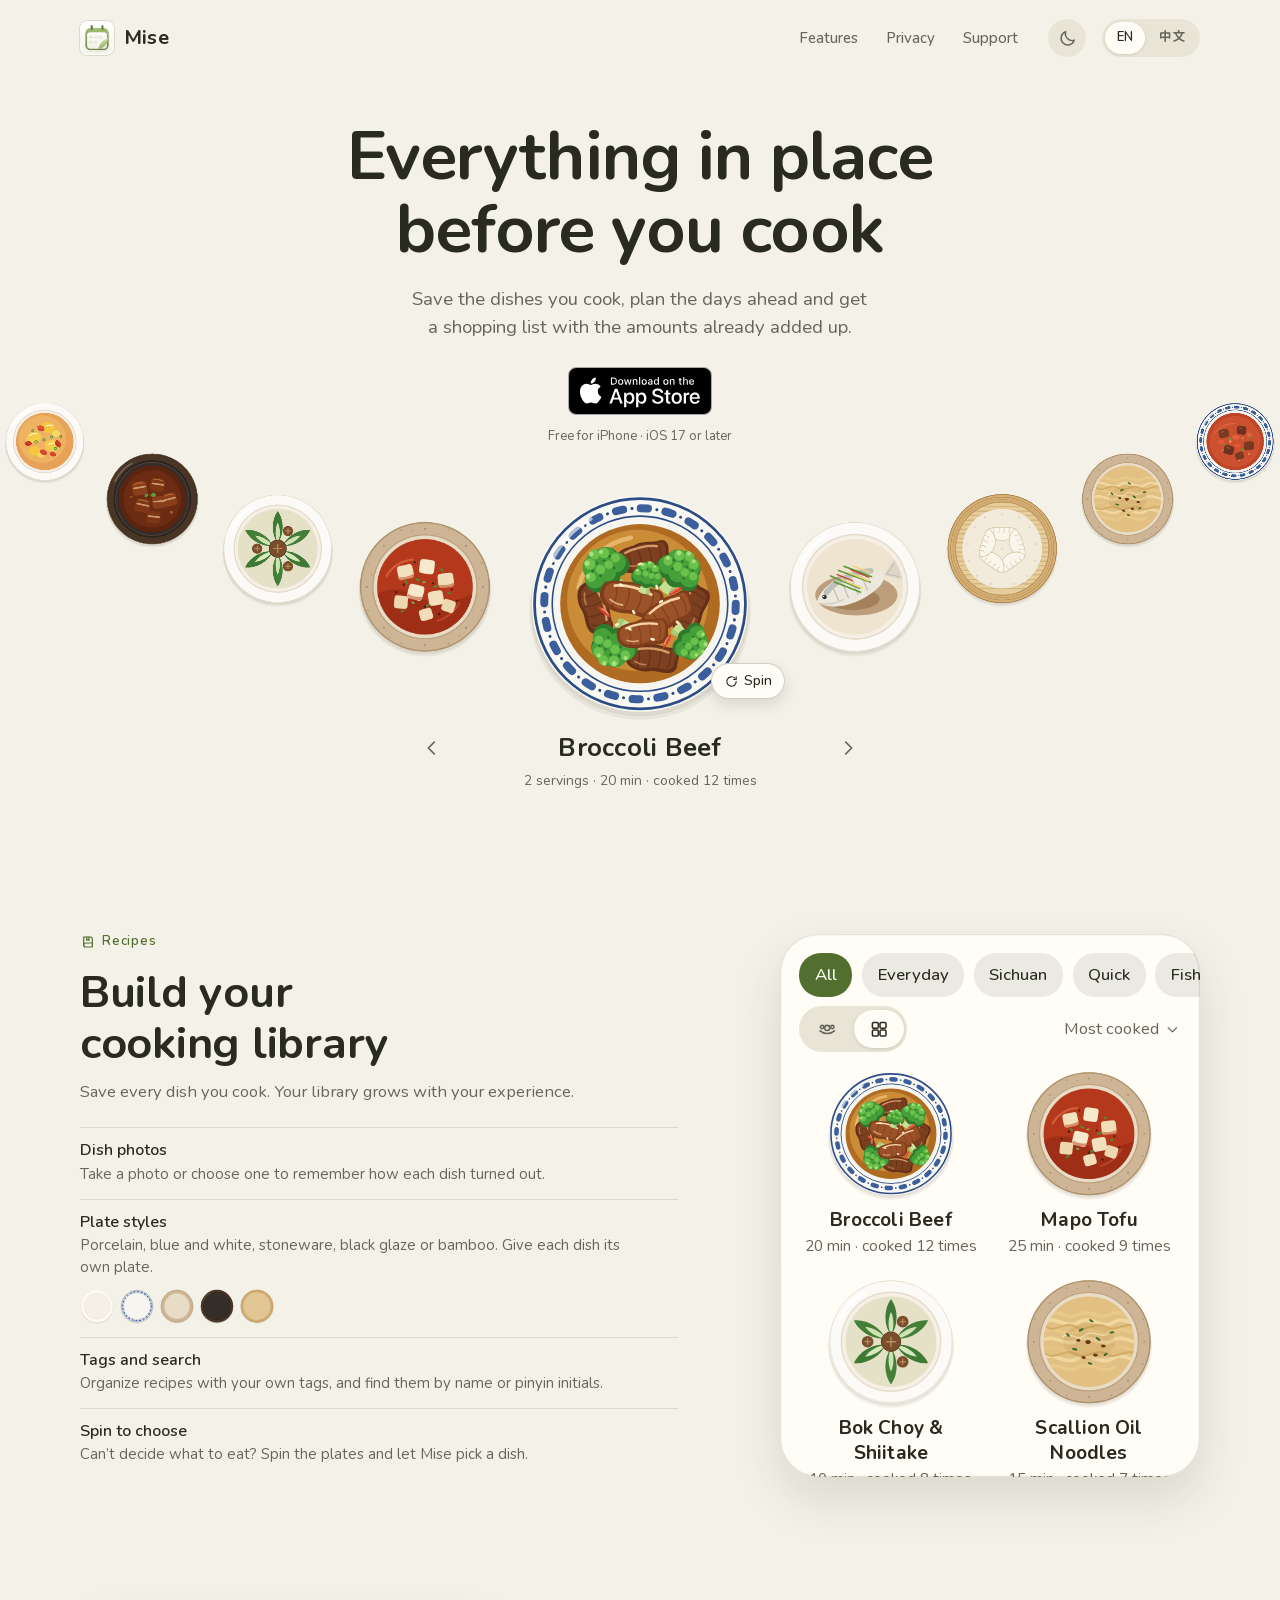
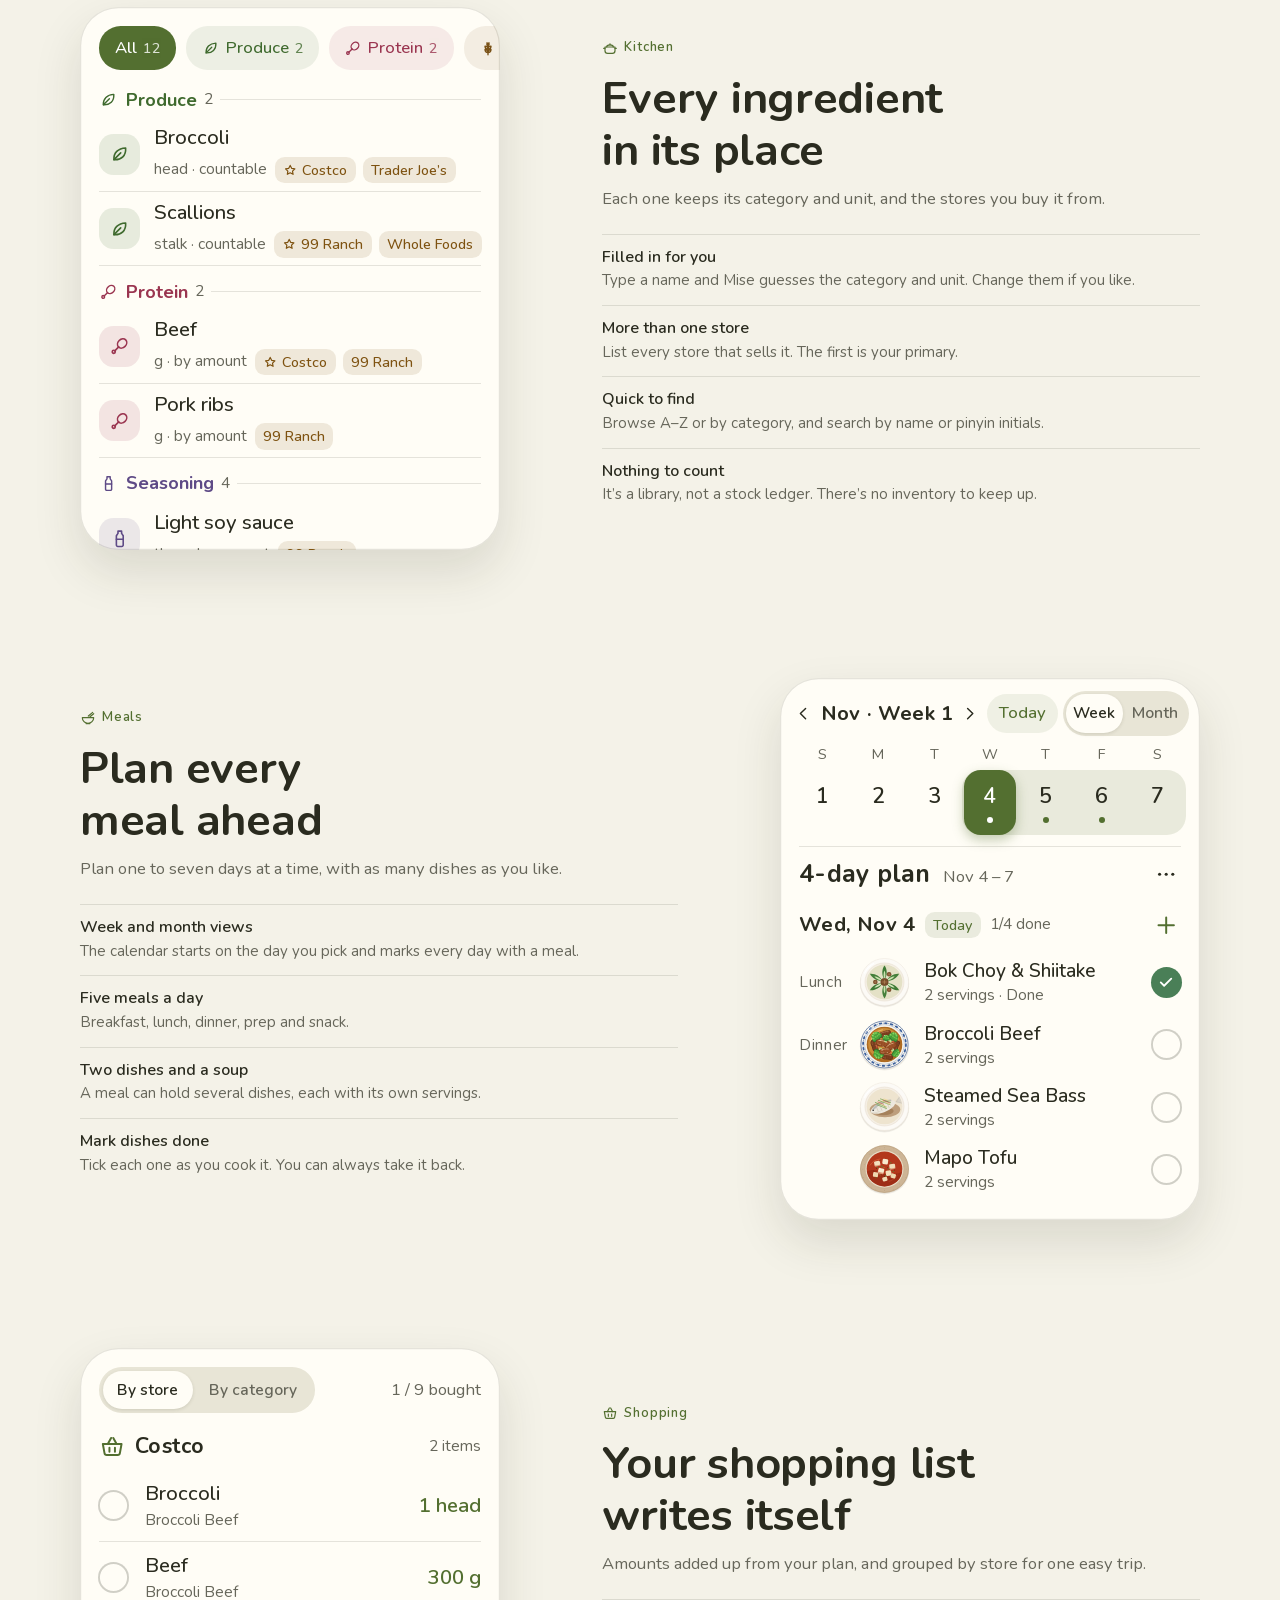
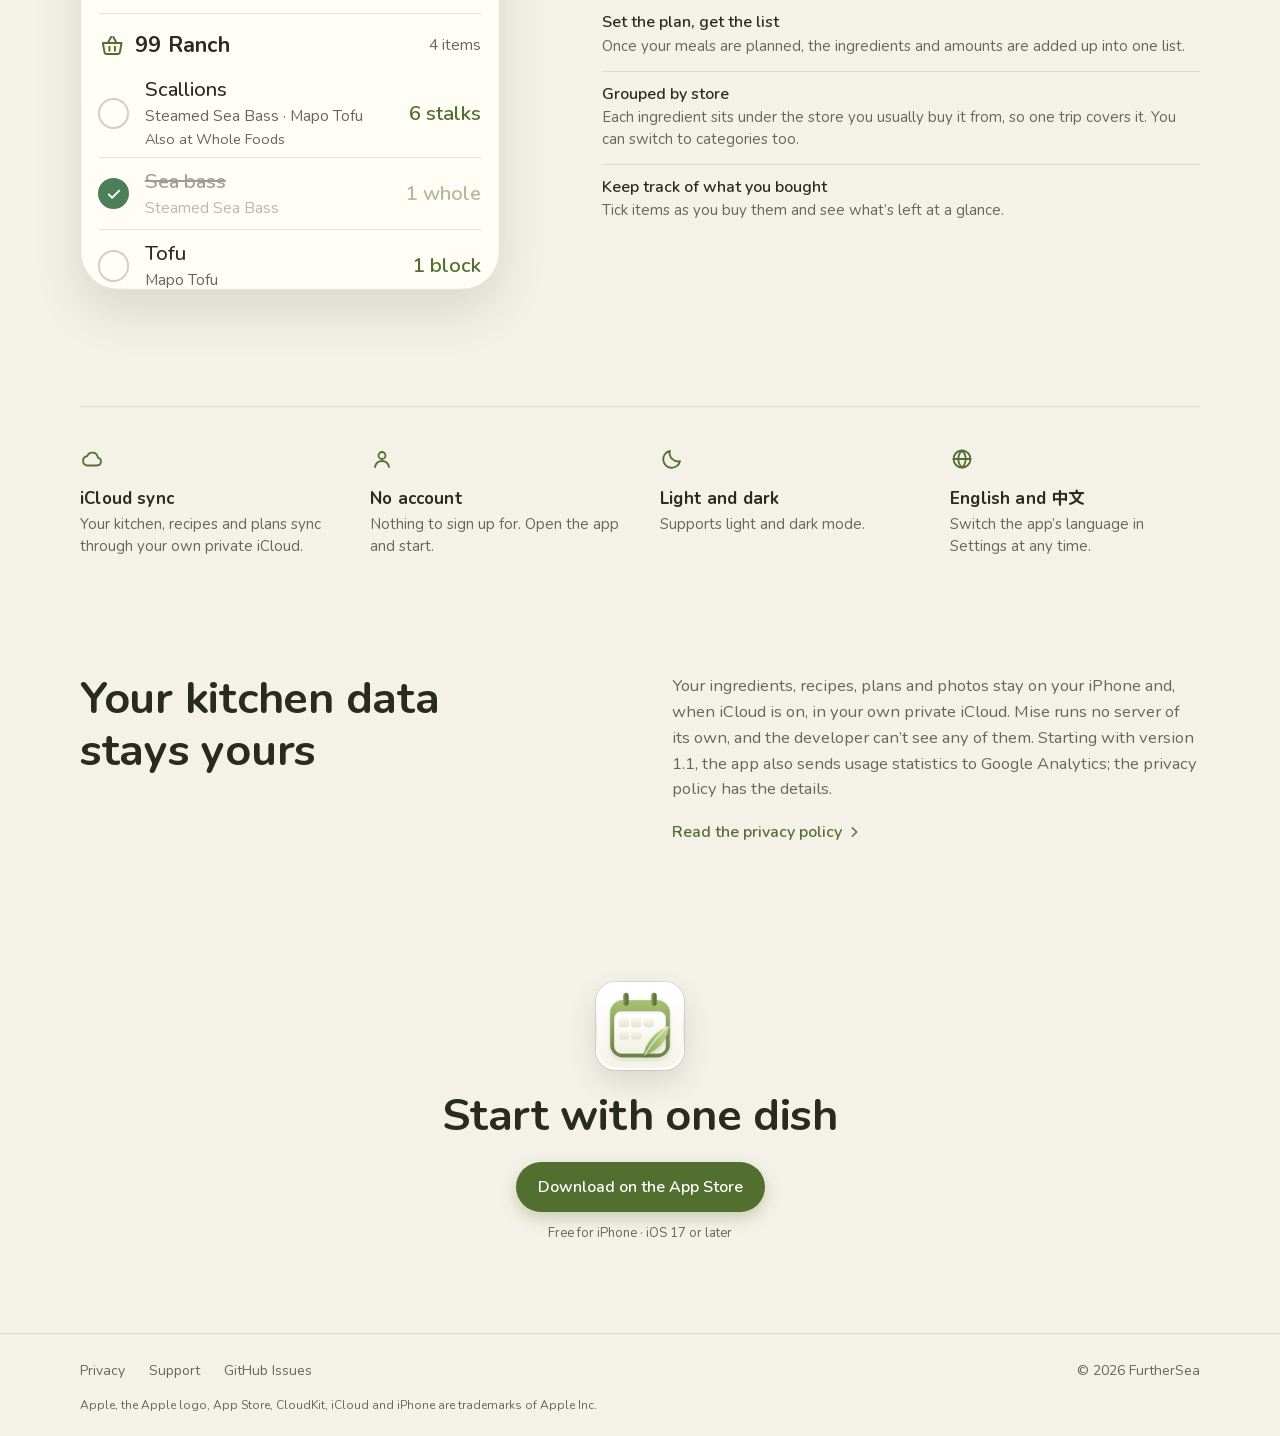
==== index.html @ d74875f8 "Add a light and dark button The site only followed the system. A round button beside the language sw" ====
<!doctype html>
<html lang="en">
<head>
<meta charset="utf-8">
<meta name="viewport" content="width=device-width, initial-scale=1">
<title>Mise: kitchen and meal planning for iPhone</title>
<meta name="description" content="Save the dishes you cook, plan the days ahead and get a shopping list with the amounts already added up. Free for iPhone.">
<link rel="canonical" href="https://furthersea.org/mise-homepage/">
<link rel="alternate" hreflang="en" href="https://furthersea.org/mise-homepage/">
<link rel="alternate" hreflang="zh-Hans" href="https://furthersea.org/mise-homepage/zh/">
<link rel="alternate" hreflang="x-default" href="https://furthersea.org/mise-homepage/">
<meta name="theme-color" content="#F4F2E8" media="(prefers-color-scheme: light)">
<meta name="theme-color" content="#13140E" media="(prefers-color-scheme: dark)">
<meta property="og:type" content="website">
<meta property="og:site_name" content="Mise">
<meta property="og:title" content="Mise: everything in place before you cook">
<meta property="og:description" content="Save the dishes you cook, plan the days ahead and get a shopping list with the amounts already added up.">
<meta property="og:url" content="https://furthersea.org/mise-homepage/">
<meta property="og:image" content="https://furthersea.org/mise-homepage/assets/og-en.png">
<meta property="og:locale" content="en_US">
<meta name="twitter:card" content="summary_large_image">
<link rel="icon" href="assets/icon/favicon-64.png" sizes="64x64" type="image/png">
<link rel="apple-touch-icon" href="assets/icon/apple-touch-icon.png">
<script>try{if(localStorage.getItem("mise.lang")==="zh")location.replace("zh/"+location.hash)}catch(e){}</script>
<script>try{var t=localStorage.getItem("mise.theme");if(t==="light"||t==="dark")document.documentElement.dataset.theme=t}catch(e){}</script>
<link rel="stylesheet" href="assets/site.css">
<noscript><style>.theme { display: none; }</style></noscript>
<noscript><style>.spin,.dish .ib{visibility:hidden}</style></noscript>
</head>
<body>
<div class="site">

<header class="wrap top">
  <a class="brand" href="./"><img class="app-icon icon-l" src="assets/icon/icon-256.png" alt="" width="34" height="34" loading="lazy"><img class="app-icon icon-d" src="assets/icon/icon-dark-256.png" alt="" width="34" height="34" loading="lazy"><span>Mise</span></a>
  <nav class="nav" aria-label="Main"><a href="#features">Features</a><a href="privacy/">Privacy</a><a href="support/">Support</a></nav>
  <button class="theme" type="button" aria-label="Dark mode" aria-pressed="false" title="Dark mode"><svg class="i moon" viewBox="0 0 24 24" aria-hidden="true"><path d="M20.5 14.2A8.5 8.5 0 0 1 9.8 3.5a8.5 8.5 0 1 0 10.7 10.7Z"/></svg><svg class="i sun" viewBox="0 0 24 24" aria-hidden="true"><circle cx="12" cy="12" r="4"/><path d="M12 3v2M12 19v2M5.6 5.6 7 7M17 17l1.4 1.4M3 12h2M19 12h2M5.6 18.4 7 17M17 7l1.4-1.4"/></svg></button>
  <div class="seg lang" role="group" aria-label="Language"><a class="on" href="./" aria-current="true" data-lang="en">EN</a><a href="zh/" lang="zh-Hans" hreflang="zh-Hans" data-lang="zh">中文</a></div>
</header>

<main>

<section class="hero">
  <div class="wrap">
    <h1>Everything in place<br>before you cook</h1>
    <p class="lede">Save the dishes you cook, plan the days ahead and get a shopping list with the amounts already added up.</p>
    <div class="get">
      <a class="store" href="https://apps.apple.com/app/id6788616705"><img src="assets/badges/app-store-en.svg" alt="Download on the App Store" width="144" height="48"></a>
      <span class="fine">Free for iPhone · iOS 17 or later</span>
    </div>
  </div>
  <div class="stage">
    <div class="arc" aria-hidden="true">
      <button class="p s0" type="button" tabindex="-1" data-name="Broccoli Beef" data-meta="2 servings · 20 min · cooked 12 times"><img src="assets/plates/qinghua-beef.svg" alt="" width="296" height="302" draggable="false"></button>
      <button class="p r1" type="button" tabindex="-1" data-name="Steamed Sea Bass" data-meta="3 servings · 20 min · cooked 5 times"><img src="assets/plates/baici-fish.svg" alt="" width="296" height="302" draggable="false"></button>
      <button class="p r2" type="button" tabindex="-1" data-name="Pork &amp; Napa Dumplings" data-meta="4 servings · 60 min · cooked 3 times"><img src="assets/plates/zhenglong-dumpling.svg" alt="" width="296" height="302" draggable="false"></button>
      <button class="p r3" type="button" tabindex="-1" data-name="Scallion Oil Noodles" data-meta="1 serving · 15 min · cooked 7 times"><img src="assets/plates/cutao-noodle.svg" alt="" width="296" height="302" draggable="false"></button>
      <button class="p r4" type="button" tabindex="-1" data-name="Tomato Beef Stew" data-meta="3 servings · 120 min · cooked 4 times"><img src="assets/plates/qinghua-soup.svg" alt="" width="296" height="302" draggable="false"></button>
      <button class="p out" type="button" tabindex="-1" data-name="Garlic Broccoli" data-meta="2 servings · 10 min · cooked 5 times"><img src="assets/plates/baici-broccoli.svg" alt="" width="296" height="302" draggable="false"></button>
      <button class="p l4" type="button" tabindex="-1" data-name="Tomato &amp; Egg" data-meta="2 servings · 15 min · cooked 6 times"><img src="assets/plates/baici-tomato.svg" alt="" width="296" height="302" draggable="false"></button>
      <button class="p l3" type="button" tabindex="-1" data-name="Red-braised Pork" data-meta="4 servings · 90 min · cooked 2 times"><img src="assets/plates/heiyou-pork.svg" alt="" width="296" height="302" draggable="false"></button>
      <button class="p l2" type="button" tabindex="-1" data-name="Bok Choy &amp; Shiitake" data-meta="2 servings · 10 min · cooked 8 times"><img src="assets/plates/baici-greens.svg" alt="" width="296" height="302" draggable="false"></button>
      <button class="p l1" type="button" tabindex="-1" data-name="Mapo Tofu" data-meta="3 servings · 25 min · cooked 9 times"><img src="assets/plates/cutao-mapo.svg" alt="" width="296" height="302" draggable="false"></button>
    </div>
    <button class="chip spin" type="button" data-spin><svg class="i" viewBox="0 0 24 24" aria-hidden="true"><path d="M19.5 12a7.5 7.5 0 1 1-2.2-5.3"/><path d="M19.5 4.5v4.2h-4.2"/></svg>Spin</button>
  </div>
  <div class="dish">
    <button class="ib" type="button" aria-label="Previous dish" data-go="-1"><svg class="i" viewBox="0 0 24 24" aria-hidden="true"><path d="M14.5 5.5 8 12l6.5 6.5"/></svg></button>
    <p class="dish-name" aria-live="polite">Broccoli Beef</p>
    <button class="ib" type="button" aria-label="Next dish" data-go="1"><svg class="i" viewBox="0 0 24 24" aria-hidden="true"><path d="M9.5 5.5 16 12l-6.5 6.5"/></svg></button>
  </div>
  <p class="dish-meta">2 servings · 20 min · cooked 12 times</p>
</section>

<div class="wrap feats" id="features">

<section id="recipes" class="feat">
  <div class="feat-text">
    <span class="eyebrow"><svg class="i sm" viewBox="0 0 24 24" aria-hidden="true"><path d="M5.5 4.5h10a3 3 0 0 1 3 3v12h-10a3 3 0 0 1-3-3z"/><path d="M5.5 16.5a3 3 0 0 1 3-3h10"/><path d="M10 4.5v5l1.8-1.2 1.7 1.2v-5"/></svg>Recipes</span>
    <h2>Build your<br>cooking library</h2>
    <p class="sub">Save every dish you cook. Your library grows with your experience.</p>
    <ul class="notes">
      <li><b>Dish photos</b><span>Take a photo or choose one to remember how each dish turned out.</span></li>
      <li><b>Plate styles</b><span>Porcelain, blue and white, stoneware, black glaze or bamboo. Give each dish its own plate.</span><div class="mini" aria-hidden="true"><img src="assets/plates/baici.svg" alt="" width="34" height="35" loading="lazy"><img src="assets/plates/qinghua.svg" alt="" width="34" height="35" loading="lazy"><img src="assets/plates/cutao.svg" alt="" width="34" height="35" loading="lazy"><img src="assets/plates/heiyou.svg" alt="" width="34" height="35" loading="lazy"><img src="assets/plates/zhenglong.svg" alt="" width="34" height="35" loading="lazy"></div></li>
      <li><b>Tags and search</b><span>Organize recipes with your own tags, and find them by name or pinyin initials.</span></li>
      <li><b>Spin to choose</b><span>Can’t decide what to eat? Spin the plates and let Mise pick a dish.</span></li>
    </ul>
  </div>
  <div class="panel" role="img" aria-label="The recipe library as a grid of plates, most cooked first">
    <div class="chips"><span class="chip on c-pri">All</span><span class="chip">Everyday</span><span class="chip">Sichuan</span><span class="chip">Quick</span><span class="chip">Fish</span><span class="chip">Soup</span></div>
    <div class="bar">
      <span class="seg"><span><svg class="i" viewBox="0 0 24 24"><path d="M3.5 14c4.6 4.2 12.4 4.2 17 0"/><circle cx="6" cy="9.5" r="2"/><circle cx="12" cy="10.5" r="3"/><circle cx="18" cy="9.5" r="2"/></svg></span><span class="on"><svg class="i" viewBox="0 0 24 24"><rect x="4" y="4" width="7" height="7" rx="1.5"/><rect x="13" y="4" width="7" height="7" rx="1.5"/><rect x="4" y="13" width="7" height="7" rx="1.5"/><rect x="13" y="13" width="7" height="7" rx="1.5"/></svg></span></span>
      <span class="sort">Most cooked<svg class="i" viewBox="0 0 24 24"><path d="M6 9.5l6 6 6-6"/></svg></span>
    </div>
    <div class="grid">
      <div><img src="assets/plates/qinghua-beef.svg" alt="" width="108" height="110" loading="lazy"><b>Broccoli Beef</b><span>20 min · cooked 12 times</span></div>
      <div><img src="assets/plates/cutao-mapo.svg" alt="" width="108" height="110" loading="lazy"><b>Mapo Tofu</b><span>25 min · cooked 9 times</span></div>
      <div><img src="assets/plates/baici-greens.svg" alt="" width="108" height="110" loading="lazy"><b>Bok Choy &amp; Shiitake</b><span>10 min · cooked 8 times</span></div>
      <div><img src="assets/plates/cutao-noodle.svg" alt="" width="108" height="110" loading="lazy"><b>Scallion Oil Noodles</b><span>15 min · cooked 7 times</span></div>
    </div>
  </div>
</section>

<section id="kitchen" class="feat flip">
  <div class="feat-text">
    <span class="eyebrow"><svg class="i sm" viewBox="0 0 24 24" aria-hidden="true"><path d="M4.5 10.5h15V16a4 4 0 0 1-4 4h-7a4 4 0 0 1-4-4z"/><path d="M2.5 12.5h2M19.5 12.5h2"/><path d="M7 10.5a5 3.2 0 0 1 10 0"/><path d="M12 5.6v1.7"/></svg>Kitchen</span>
    <h2>Every ingredient<br>in its place</h2>
    <p class="sub">Each one keeps its category and unit, and the stores you buy it from.</p>
    <ul class="notes">
      <li><b>Filled in for you</b><span>Type a name and Mise guesses the category and unit. Change them if you like.</span></li>
      <li><b>More than one store</b><span>List every store that sells it. The first is your primary.</span></li>
      <li><b>Quick to find</b><span>Browse A–Z or by category, and search by name or pinyin initials.</span></li>
      <li><b>Nothing to count</b><span>It’s a library, not a stock ledger. There’s no inventory to keep up.</span></li>
    </ul>
  </div>
  <div class="panel" role="img" aria-label="The kitchen library grouped by category, with units and stores">
    <div class="chips">
      <span class="chip on c-pri">All <span class="n">12</span></span>
      <span class="chip c-produce"><svg class="i" viewBox="0 0 24 24"><path d="M5.5 18.5c-.5-7.5 4.5-12.5 13-13 .5 8.5-4.5 13.5-13 13z"/><path d="M5.5 18.5 13 11"/></svg>Produce <span class="n">2</span></span>
      <span class="chip c-protein"><svg class="i" viewBox="0 0 24 24"><ellipse cx="14.6" cy="9.4" rx="5.6" ry="4.6" transform="rotate(-45 14.6 9.4)"/><path d="M10.8 13.2 6.4 17.6"/><circle cx="5.3" cy="18.7" r="1.7"/></svg>Protein <span class="n">2</span></span>
      <span class="chip c-pantry"><svg class="i" viewBox="0 0 24 24"><path d="M12 21V9.5"/><path d="M12 13.5c-2.4 0-4-1.5-4-4 2.4 0 4 1.5 4 4zM12 13.5c2.4 0 4-1.5 4-4-2.4 0-4 1.5-4 4zM12 18c-2.4 0-4-1.5-4-4 2.4 0 4 1.5 4 4zM12 18c2.4 0 4-1.5 4-4-2.4 0-4 1.5-4 4zM12 9.5c-1.4-1-1.9-2.6-1.3-4.5 1.4 1 1.9 2.6 1.3 4.5zM12 9.5c1.4-1 1.9-2.6 1.3-4.5-1.4 1-1.9 2.6-1.3 4.5z"/></svg>Pantry <span class="n">3</span></span>
    </div>
    <div class="list">
      <div class="sec c-produce"><svg class="i sm" viewBox="0 0 24 24"><path d="M5.5 18.5c-.5-7.5 4.5-12.5 13-13 .5 8.5-4.5 13.5-13 13z"/><path d="M5.5 18.5 13 11"/></svg><b>Produce</b><span class="num">2</span></div>
      <div class="row"><span class="cat-ic c-produce"><svg class="i" viewBox="0 0 24 24"><path d="M5.5 18.5c-.5-7.5 4.5-12.5 13-13 .5 8.5-4.5 13.5-13 13z"/><path d="M5.5 18.5 13 11"/></svg></span><span class="row-text"><b>Broccoli</b><span class="row-meta"><span>head · countable</span><span class="badge c-warn"><svg class="i" viewBox="0 0 24 24"><path d="M12 4l2.4 4.9 5.4.8-3.9 3.8.9 5.4L12 16.4l-4.8 2.5.9-5.4-3.9-3.8 5.4-.8z"/></svg>Costco</span><span class="badge c-warn">Trader Joe’s</span></span></span></div>
      <div class="row"><span class="cat-ic c-produce"><svg class="i" viewBox="0 0 24 24"><path d="M5.5 18.5c-.5-7.5 4.5-12.5 13-13 .5 8.5-4.5 13.5-13 13z"/><path d="M5.5 18.5 13 11"/></svg></span><span class="row-text"><b>Scallions</b><span class="row-meta"><span>stalk · countable</span><span class="badge c-warn"><svg class="i" viewBox="0 0 24 24"><path d="M12 4l2.4 4.9 5.4.8-3.9 3.8.9 5.4L12 16.4l-4.8 2.5.9-5.4-3.9-3.8 5.4-.8z"/></svg>99 Ranch</span><span class="badge c-warn">Whole Foods</span></span></span></div>
      <div class="sec c-protein"><svg class="i sm" viewBox="0 0 24 24"><ellipse cx="14.6" cy="9.4" rx="5.6" ry="4.6" transform="rotate(-45 14.6 9.4)"/><path d="M10.8 13.2 6.4 17.6"/><circle cx="5.3" cy="18.7" r="1.7"/></svg><b>Protein</b><span class="num">2</span></div>
      <div class="row"><span class="cat-ic c-protein"><svg class="i" viewBox="0 0 24 24"><ellipse cx="14.6" cy="9.4" rx="5.6" ry="4.6" transform="rotate(-45 14.6 9.4)"/><path d="M10.8 13.2 6.4 17.6"/><circle cx="5.3" cy="18.7" r="1.7"/></svg></span><span class="row-text"><b>Beef</b><span class="row-meta"><span>g · by amount</span><span class="badge c-warn"><svg class="i" viewBox="0 0 24 24"><path d="M12 4l2.4 4.9 5.4.8-3.9 3.8.9 5.4L12 16.4l-4.8 2.5.9-5.4-3.9-3.8 5.4-.8z"/></svg>Costco</span><span class="badge c-warn">99 Ranch</span></span></span></div>
      <div class="row"><span class="cat-ic c-protein"><svg class="i" viewBox="0 0 24 24"><ellipse cx="14.6" cy="9.4" rx="5.6" ry="4.6" transform="rotate(-45 14.6 9.4)"/><path d="M10.8 13.2 6.4 17.6"/><circle cx="5.3" cy="18.7" r="1.7"/></svg></span><span class="row-text"><b>Pork ribs</b><span class="row-meta"><span>g · by amount</span><span class="badge c-warn">99 Ranch</span></span></span></div>
      <div class="sec c-season"><svg class="i sm" viewBox="0 0 24 24"><path d="M10 3.5h4V6l1.8 2.6V19a1.5 1.5 0 0 1-1.5 1.5H9.7A1.5 1.5 0 0 1 8.2 19V8.6L10 6z"/><path d="M8.2 12.5h7.6"/></svg><b>Seasoning</b><span class="num">4</span></div>
      <div class="row"><span class="cat-ic c-season"><svg class="i" viewBox="0 0 24 24"><path d="M10 3.5h4V6l1.8 2.6V19a1.5 1.5 0 0 1-1.5 1.5H9.7A1.5 1.5 0 0 1 8.2 19V8.6L10 6z"/><path d="M8.2 12.5h7.6"/></svg></span><span class="row-text"><b>Light soy sauce</b><span class="row-meta"><span>tbsp · by amount</span><span class="badge c-warn">99 Ranch</span></span></span></div>
    </div>
  </div>
</section>

<section id="meals" class="feat">
  <div class="feat-text">
    <span class="eyebrow"><svg class="i sm" viewBox="0 0 24 24" aria-hidden="true"><path d="M3.5 11.5h17a8.5 8.5 0 0 1-17 0z"/><path d="M9.5 20.5h5"/><path d="M12.5 9 19 3.5M15 10l5.5-4.5"/></svg>Meals</span>
    <h2>Plan every<br>meal ahead</h2>
    <p class="sub">Plan one to seven days at a time, with as many dishes as you like.</p>
    <ul class="notes">
      <li><b>Week and month views</b><span>The calendar starts on the day you pick and marks every day with a meal.</span></li>
      <li><b>Five meals a day</b><span>Breakfast, lunch, dinner, prep and snack.</span></li>
      <li><b>Two dishes and a soup</b><span>A meal can hold several dishes, each with its own servings.</span></li>
      <li><b>Mark dishes done</b><span>Tick each one as you cook it. You can always take it back.</span></li>
    </ul>
  </div>
  <div class="panel" role="img" aria-label="The week calendar with a four-day plan and the dishes planned for today">
    <div class="cal">
      <div class="cal-head">
        <div class="cal-title"><span class="ib"><svg class="i sm" viewBox="0 0 24 24"><path d="M14.5 5.5 8 12l6.5 6.5"/></svg></span>Nov · Week 1<span class="ib"><svg class="i sm" viewBox="0 0 24 24"><path d="M9.5 5.5 16 12l-6.5 6.5"/></svg></span></div>
        <div class="cal-ctl"><span class="chip c-pri">Today</span><span class="seg"><span class="on">Week</span><span>Month</span></span></div>
      </div>
      <div class="wd"><span>S</span><span>M</span><span>T</span><span>W</span><span>T</span><span>F</span><span>S</span></div>
      <div class="week"><i class="range"></i><span class="day">1<i class="dot off"></i></span><span class="day">2<i class="dot off"></i></span><span class="day">3<i class="dot off"></i></span><span class="day sel">4<i class="dot"></i></span><span class="day">5<i class="dot"></i></span><span class="day">6<i class="dot"></i></span><span class="day">7<i class="dot off"></i></span></div>
    </div>
    <div class="rule"></div>
    <div class="plan"><span class="plan-title"><b>4-day plan</b><span>Nov 4 – 7</span></span><span class="ib"><svg class="i" viewBox="0 0 24 24"><circle cx="6" cy="12" r="1.4" fill="currentColor" stroke="none"/><circle cx="12" cy="12" r="1.4" fill="currentColor" stroke="none"/><circle cx="18" cy="12" r="1.4" fill="currentColor" stroke="none"/></svg></span></div>
    <div class="today">
      <div class="today-head"><div class="today-title"><b>Wed, Nov 4</b><span class="badge c-pri">Today</span><span class="muted">1/4 done</span></div><span class="ib"><svg class="i" viewBox="0 0 24 24"><path d="M12 5v14M5 12h14"/></svg></span></div>
      <div class="slot"><span>Lunch</span><div class="dishes">
        <div class="plated"><img src="assets/plates/baici-greens.svg" alt="" width="42" height="43" loading="lazy"><div><b>Bok Choy &amp; Shiitake</b><span class="serv">2 servings · Done</span></div><span class="chk on"><span><svg class="i" viewBox="0 0 24 24"><path d="M5 12.5l4.5 4.5L19 7.5"/></svg></span></span></div>
      </div></div>
      <div class="slot"><span>Dinner</span><div class="dishes">
        <div class="plated"><img src="assets/plates/qinghua-beef.svg" alt="" width="42" height="43" loading="lazy"><div><b>Broccoli Beef</b><span class="serv">2 servings</span></div><span class="chk"><span><svg class="i" viewBox="0 0 24 24"><path d="M5 12.5l4.5 4.5L19 7.5"/></svg></span></span></div>
        <div class="plated"><img src="assets/plates/baici-fish.svg" alt="" width="42" height="43" loading="lazy"><div><b>Steamed Sea Bass</b><span class="serv">2 servings</span></div><span class="chk"><span><svg class="i" viewBox="0 0 24 24"><path d="M5 12.5l4.5 4.5L19 7.5"/></svg></span></span></div>
        <div class="plated"><img src="assets/plates/cutao-mapo.svg" alt="" width="42" height="43" loading="lazy"><div><b>Mapo Tofu</b><span class="serv">2 servings</span></div><span class="chk"><span><svg class="i" viewBox="0 0 24 24"><path d="M5 12.5l4.5 4.5L19 7.5"/></svg></span></span></div>
      </div></div>
    </div>
  </div>
</section>

<section id="shopping" class="feat flip">
  <div class="feat-text">
    <span class="eyebrow"><svg class="i sm" viewBox="0 0 24 24" aria-hidden="true"><path d="M3.5 10h17l-1.5 8.3a2 2 0 0 1-2 1.7H7a2 2 0 0 1-2-1.7z"/><path d="M8 10l3-5.5M16 10l-3-5.5"/><path d="M9.5 13.5v3.5M14.5 13.5v3.5"/></svg>Shopping</span>
    <h2>Your shopping list<br>writes itself</h2>
    <p class="sub">Amounts added up from your plan, and grouped by store for one easy trip.</p>
    <ul class="notes">
      <li><b>Set the plan, get the list</b><span>Once your meals are planned, the ingredients and amounts are added up into one list.</span></li>
      <li><b>Grouped by store</b><span>Each ingredient sits under the store you usually buy it from, so one trip covers it. You can switch to categories too.</span></li>
      <li><b>Keep track of what you bought</b><span>Tick items as you buy them and see what’s left at a glance.</span></li>
    </ul>
  </div>
  <div class="panel" role="img" aria-label="The shopping list grouped by store, with one item bought">
    <div class="bar"><span class="seg"><span class="on">By store</span><span>By category</span></span><span class="num count">1 / 9 bought</span></div>
    <div class="buy">
      <div class="buy-group">
        <div class="buy-head"><svg class="i" viewBox="0 0 24 24"><path d="M3.5 10h17l-1.5 8.3a2 2 0 0 1-2 1.7H7a2 2 0 0 1-2-1.7z"/><path d="M8 10l3-5.5M16 10l-3-5.5"/><path d="M9.5 13.5v3.5M14.5 13.5v3.5"/></svg><b>Costco</b><span class="muted">2 items</span></div>
        <div class="item"><span class="chk"><span><svg class="i" viewBox="0 0 24 24"><path d="M5 12.5l4.5 4.5L19 7.5"/></svg></span></span><div class="item-text"><b>Broccoli</b><span>Broccoli Beef</span></div><span class="num qty">1 head</span></div>
        <div class="item"><span class="chk"><span><svg class="i" viewBox="0 0 24 24"><path d="M5 12.5l4.5 4.5L19 7.5"/></svg></span></span><div class="item-text"><b>Beef</b><span>Broccoli Beef</span></div><span class="num qty">300 g</span></div>
      </div>
      <div class="buy-group">
        <div class="buy-head"><svg class="i" viewBox="0 0 24 24"><path d="M3.5 10h17l-1.5 8.3a2 2 0 0 1-2 1.7H7a2 2 0 0 1-2-1.7z"/><path d="M8 10l3-5.5M16 10l-3-5.5"/><path d="M9.5 13.5v3.5M14.5 13.5v3.5"/></svg><b>99 Ranch</b><span class="muted">4 items</span></div>
        <div class="item"><span class="chk"><span><svg class="i" viewBox="0 0 24 24"><path d="M5 12.5l4.5 4.5L19 7.5"/></svg></span></span><div class="item-text"><b>Scallions</b><span>Steamed Sea Bass · Mapo Tofu</span><small>Also at Whole Foods</small></div><span class="num qty">6 stalks</span></div>
        <div class="item done"><span class="chk on"><span><svg class="i" viewBox="0 0 24 24"><path d="M5 12.5l4.5 4.5L19 7.5"/></svg></span></span><div class="item-text"><b>Sea bass</b><span>Steamed Sea Bass</span></div><span class="num qty">1 whole</span></div>
        <div class="item"><span class="chk"><span><svg class="i" viewBox="0 0 24 24"><path d="M5 12.5l4.5 4.5L19 7.5"/></svg></span></span><div class="item-text"><b>Tofu</b><span>Mapo Tofu</span></div><span class="num qty">1 block</span></div>
      </div>
    </div>
  </div>
</section>

<section class="also" aria-label="Also in Mise">
  <div><svg class="i" viewBox="0 0 24 24" aria-hidden="true"><path d="M7 18.5h10a4 4 0 0 0 .8-7.9 5.5 5.5 0 0 0-10.6-1.4A4.7 4.7 0 0 0 7 18.5z"/></svg><h3>iCloud sync</h3><p>Your kitchen, recipes and plans sync through your own private iCloud.</p></div>
  <div><svg class="i" viewBox="0 0 24 24" aria-hidden="true"><circle cx="12" cy="8.5" r="3.5"/><path d="M5 20c.8-3.8 3.6-6 7-6s6.2 2.2 7 6"/></svg><h3>No account</h3><p>Nothing to sign up for. Open the app and start.</p></div>
  <div><svg class="i" viewBox="0 0 24 24" aria-hidden="true"><path d="M20 14.2A8.5 8.5 0 0 1 9.8 4a8.5 8.5 0 1 0 10.2 10.2z"/></svg><h3>Light and dark</h3><p>Supports light and dark mode.</p></div>
  <div><svg class="i" viewBox="0 0 24 24" aria-hidden="true"><circle cx="12" cy="12" r="8.5"/><path d="M3.5 12h17M12 3.5c2.5 2.4 3.7 5.2 3.7 8.5s-1.2 6.1-3.7 8.5c-2.5-2.4-3.7-5.2-3.7-8.5s1.2-6.1 3.7-8.5z"/></svg><h3>English and 中文</h3><p>Switch the app’s language in Settings at any time.</p></div>
</section>

<section class="priv" id="privacy">
  <h2>Your kitchen data<br>stays yours</h2>
  <div>
    <p>Your ingredients, recipes, plans and photos stay on your iPhone and, when iCloud is on, in your own private iCloud. Mise runs no server of its own, and the developer can’t see any of them. Starting with version 1.1, the app also sends usage statistics to Google Analytics; the privacy policy has the details.</p>
    <a class="more" href="privacy/">Read the privacy policy<svg class="i" viewBox="0 0 24 24" aria-hidden="true"><path d="M9.5 5.5 16 12l-6.5 6.5"/></svg></a>
  </div>
</section>

<section class="end" id="download">
  <img class="app-icon icon-l" src="assets/icon/icon-256.png" alt="" width="88" height="88" loading="lazy"><img class="app-icon icon-d" src="assets/icon/icon-dark-256.png" alt="" width="88" height="88" loading="lazy">
  <h2>Start with one dish</h2>
  <div class="get">
    <a class="btn pri" href="https://apps.apple.com/app/id6788616705">Download on the App Store</a>
    <span class="fine">Free for iPhone · iOS 17 or later</span>
  </div>
</section>

</div>
</main>

<footer class="foot">
  <div class="wrap">
    <nav aria-label="Footer"><a href="privacy/">Privacy</a><a href="support/">Support</a><a href="https://github.com/FurtherSea/mise-homepage/issues">GitHub Issues</a></nav>
    <span>© 2026 FurtherSea</span>
    <p class="legal">Apple, the Apple logo, App Store, CloudKit, iCloud and iPhone are trademarks of Apple Inc.</p>
  </div>
</footer>

</div>
<script src="assets/site.js"></script>
</body>
</html>
---- assets/site.css ----
/* 食序 Mise website.
   Colors, type, radii and components come from the app (agents.md, Design Direction).
   Layout follows the width of the page itself through container queries. */

/* —— Fonts ——
   Chinese: Resource Han Rounded (SIL OFL 1.1), subset to the characters on this site by tools/subset_fonts.py.
   Rules overlap on purpose: a browser checks the last rule first, so English pages load only the tiny "core"
   faces for 中文 and 食序, and never the full Chinese ones.
   Latin and numbers: SF Pro Rounded where the system has it, through ui-rounded; Nunito (SIL OFL 1.1) elsewhere. */
@font-face { font-family: "Nunito"; src: url(fonts/nunito-latin.woff2) format("woff2"); font-weight: 400 800; font-display: swap; unicode-range: U+0000-00FF, U+0131, U+0152-0153, U+02BB-02BC, U+02C6, U+02DA, U+02DC, U+0304, U+0308, U+0329, U+2000-206F, U+20AC, U+2122, U+2191, U+2193, U+2212, U+2215, U+FEFF, U+FFFD; }
@font-face { font-family: "Resource Han Rounded"; src: url(fonts/rhr-zh-400.woff2) format("woff2"); font-weight: 400; font-display: swap; unicode-range: U+3000-303F, U+4E00-9FFF, U+FF00-FFEF; }
@font-face { font-family: "Resource Han Rounded"; src: url(fonts/rhr-zh-500.woff2) format("woff2"); font-weight: 500; font-display: swap; unicode-range: U+3000-303F, U+4E00-9FFF, U+FF00-FFEF; }
@font-face { font-family: "Resource Han Rounded"; src: url(fonts/rhr-zh-700.woff2) format("woff2"); font-weight: 700; font-display: swap; unicode-range: U+3000-303F, U+4E00-9FFF, U+FF00-FFEF; }
@font-face { font-family: "Resource Han Rounded"; src: url(fonts/rhr-core-400.woff2) format("woff2"); font-weight: 400; font-display: swap; unicode-range: U+4E2D, U+6587, U+98DF, U+5E8F; }
@font-face { font-family: "Resource Han Rounded"; src: url(fonts/rhr-core-700.woff2) format("woff2"); font-weight: 700; font-display: swap; unicode-range: U+4E2D, U+6587, U+98DF, U+5E8F; }

/* —— Tokens: the app's matcha palette, light and dark —— */
:root {
  color-scheme: light dark;
  --bg: #F4F2E8;
  --bg2: #E8E5D6;
  --card: #FFFDF6;
  --ink: #2A2B1F;
  --ink2: #66665A;
  --line: rgba(42, 43, 31, 0.12);
  --line2: rgba(42, 43, 31, 0.22);
  --pri: #536F30;
  --pri-fill: #536F30;
  --pri-soft: rgba(83, 111, 48, 0.13);
  --on-c: #FFFFFF;
  --ok: #4A7F57;
  --warn: #7E5210;
  --shadow: rgba(50, 50, 20, 0.13);
  --panel-shadow: rgba(50, 50, 20, 0.13);
  --c-produce: #3F6A2E;
  --c-protein: #9A3550;
  --c-pantry: #7A5218;
  --c-season: #5E4A86;
  --f: "Resource Han Rounded", "SF Pro Rounded", ui-rounded, "Nunito", "PingFang SC", "Noto Sans SC", sans-serif;
  --f-num: "SF Pro Rounded", ui-rounded, "Nunito", "PingFang SC", sans-serif;
  --only-light: block;
  --only-dark: none;
}
@media (prefers-color-scheme: dark) {
  :root:not([data-theme="light"]) {
    --bg: #13140E;
    --bg2: #24261B;
    --card: #1B1C14;
    --ink: #EEEEDF;
    --ink2: #ABAB98;
    --line: rgba(238, 238, 223, 0.12);
    --line2: rgba(238, 238, 223, 0.24);
    --pri: #A9C77F;
    --pri-fill: #5F7F37;
    --pri-soft: rgba(169, 199, 127, 0.16);
    --on-c: #13140E;
    --ok: #7FA86A;
    --warn: #E5AE62;
    --shadow: rgba(0, 0, 0, 0.45);
    --panel-shadow: rgba(0, 0, 0, 0.45);
    --c-produce: #8DBA74;
    --c-protein: #E68CA2;
    --c-pantry: #D8A65E;
    --c-season: #AC9BDC;
    --only-light: none;
    --only-dark: block;
  }
}
/* The same colors for a visitor who pressed the button, whatever the system shows. */
:root[data-theme="dark"] {
  color-scheme: dark;
  --bg: #13140E;
  --bg2: #24261B;
  --card: #1B1C14;
  --ink: #EEEEDF;
  --ink2: #ABAB98;
  --line: rgba(238, 238, 223, 0.12);
  --line2: rgba(238, 238, 223, 0.24);
  --pri: #A9C77F;
  --pri-fill: #5F7F37;
  --pri-soft: rgba(169, 199, 127, 0.16);
  --on-c: #13140E;
  --ok: #7FA86A;
  --warn: #E5AE62;
  --shadow: rgba(0, 0, 0, 0.45);
  --panel-shadow: rgba(0, 0, 0, 0.45);
  --c-produce: #8DBA74;
  --c-protein: #E68CA2;
  --c-pantry: #D8A65E;
  --c-season: #AC9BDC;
  --only-light: none;
  --only-dark: block;
}
:root[data-theme="light"] { color-scheme: light; }

html { background: var(--bg); -webkit-text-size-adjust: 100%; text-size-adjust: 100%; scroll-behavior: smooth; }
body { margin: 0; }
*, *::before, *::after { box-sizing: border-box; }
:where(h1, h2, h3, p, ul, ol) { margin: 0; padding: 0; }
:where(ul, ol) { list-style: none; }
:where(a) { color: inherit; text-decoration: none; }
:where(button) { font: inherit; color: inherit; background: none; border: 0; padding: 0; margin: 0; cursor: pointer; -webkit-tap-highlight-color: transparent; }
:where(img) { display: block; }
:focus-visible { outline: 2px solid var(--pri); outline-offset: 2px; border-radius: 8px; }

.site {
  position: relative;
  display: flex;
  flex-direction: column;
  min-height: 100vh;
  min-height: 100svh;
  container: site / inline-size;
  overflow: clip;
  background: var(--bg);
  color: var(--ink);
  font-family: var(--f);
  font-size: 16px;
  line-height: 1.5;
  -webkit-font-smoothing: antialiased;
  font-synthesis: none;
}
.site > main { flex: 1 0 auto; }

.c-produce { --c: var(--c-produce); }
.c-protein { --c: var(--c-protein); }
.c-pantry { --c: var(--c-pantry); }
.c-season { --c: var(--c-season); }
.c-pri { --c: var(--pri); }
.c-warn { --c: var(--warn); }

/* —— Small parts, at the app's sizes —— */
.i { width: 22px; height: 22px; flex: none; fill: none; stroke: currentColor; stroke-width: 1.8; stroke-linecap: round; stroke-linejoin: round; }
.i.sm { width: 16px; height: 16px; }
.num { font-family: var(--f-num); font-variant-numeric: lining-nums tabular-nums; }
.ib { width: 44px; height: 44px; flex: none; display: inline-flex; align-items: center; justify-content: center; border-radius: 22px; color: var(--ink); }
.chip { flex: none; display: inline-flex; align-items: center; gap: 5px; height: 36px; padding: 0 13px; border-radius: 18px; font-size: 14px; font-weight: 500; line-height: 1; white-space: nowrap; color: var(--c, var(--ink)); background: color-mix(in srgb, var(--c, var(--ink)) 9%, transparent); }
.chip .i { width: 15px; height: 15px; }
.chip.on { background: var(--c, var(--pri)); color: var(--on-c); }
.chip .n { font-family: var(--f-num); font-size: 12px; opacity: 0.8; }
.badge { flex: none; display: inline-flex; align-items: center; gap: 4px; height: 22px; padding: 0 7px; border-radius: 8px; font-size: 12px; font-weight: 500; line-height: 1; white-space: nowrap; color: var(--c, var(--ink2)); background: color-mix(in srgb, var(--c, var(--ink2)) 12%, transparent); }
.badge .i { width: 12px; height: 12px; stroke-width: 2; }
.seg { display: inline-flex; gap: 2px; padding: 3px; border-radius: 19px; background: var(--bg2); }
.seg > * { position: relative; height: 32px; min-width: 40px; padding: 0 12px; border-radius: 16px; font-size: 13px; font-weight: 600; color: var(--ink2); display: inline-flex; align-items: center; justify-content: center; }
.seg > .on { background: var(--card); color: var(--ink); box-shadow: 0 1px 3px var(--shadow); }
.seg .i { width: 17px; height: 17px; }
.chk { width: 44px; height: 44px; flex: none; display: inline-flex; align-items: center; justify-content: center; }
.chk span { width: 26px; height: 26px; border-radius: 13px; box-shadow: inset 0 0 0 1.6px var(--line2); display: inline-flex; align-items: center; justify-content: center; color: #FFFFFF; }
.chk .i { width: 15px; height: 15px; stroke-width: 2.4; opacity: 0; }
.chk.on span { background: var(--ok); box-shadow: none; }
.chk.on .i { opacity: 1; }
.cat-ic { width: 34px; height: 34px; flex: none; border-radius: 12px; display: inline-flex; align-items: center; justify-content: center; color: var(--c); background: color-mix(in srgb, var(--c) 12%, transparent); }
.cat-ic .i { width: 18px; height: 18px; }
.btn { display: inline-flex; align-items: center; justify-content: center; gap: 8px; min-height: 50px; padding: 0 22px; border-radius: 25px; font-size: 16px; font-weight: 600; white-space: nowrap; }
.btn.pri { background: var(--pri-fill); color: #FFFFFF; box-shadow: 0 6px 16px color-mix(in srgb, var(--pri-fill) 28%, transparent); }
.fine { font-size: 13px; color: var(--ink2); }

/* —— Header —— */
.wrap { width: 100%; max-width: 1184px; margin: 0 auto; padding: 0 32px; }
.top { display: flex; align-items: center; gap: 8px; padding-top: 16px; padding-bottom: 16px; }
.brand { display: inline-flex; align-items: center; gap: 10px; height: 44px; margin-right: auto; font-size: 20px; font-weight: 700; letter-spacing: 0.01em; }
.app-icon { border-radius: 22.37%; box-shadow: 0 0 0 1px var(--line); }
.icon-l { display: var(--only-light); }
.icon-d { display: var(--only-dark); }
.nav { display: flex; align-items: center; }
.nav a { height: 44px; padding: 0 14px; display: inline-flex; align-items: center; font-size: 15px; font-weight: 500; color: var(--ink2); }
.nav a:hover { color: var(--ink); }
.nav a[aria-current="page"] { color: var(--pri); }
.lang { margin-left: 8px; }
.theme { position: relative; flex: none; display: inline-flex; align-items: center; justify-content: center; width: 38px; height: 38px; margin-left: 8px; border-radius: 19px; background: var(--bg2); color: var(--ink2); cursor: pointer; }
.theme:hover { color: var(--ink); }
.theme::after { content: ""; position: absolute; inset: -3px; }
.theme .i { width: 19px; height: 19px; }
.theme .moon { display: var(--only-light); }
.theme .sun { display: var(--only-dark); }
.lang a::after { content: ""; position: absolute; inset: -6px 0; }

.zh h1, .zh h2, .zh h3 { letter-spacing: 0.02em; }

/* —— First screen —— */
.hero { text-align: center; padding-top: clamp(20px, 3.4cqw, 48px); }
.hero h1 { font-size: clamp(52px, 5.3cqw, 76px); line-height: 1.08; font-weight: 700; letter-spacing: -0.012em; }
.zh .hero h1 { letter-spacing: 0.02em; }
.lede { margin: clamp(14px, 1.5cqw, 22px) auto 0; max-width: 34em; font-size: clamp(17px, 1.46cqw, 21px); line-height: 1.5; color: var(--ink2); text-wrap: balance; }
.get { display: flex; flex-direction: column; align-items: center; gap: 12px; margin-top: clamp(20px, 2cqw, 28px); }
.store { display: block; border-radius: 8px; }
.store img { height: 48px; width: auto; }

/* The palette: a large plate in the middle, small plates climbing an arc on both sides. */
.stage { --w: min(100cqw, 1680px); --d: clamp(170px, calc(var(--w) * .178), 296px); position: relative; height: var(--d); margin-top: clamp(28px, 3.4cqw, 52px); }
.arc { position: absolute; inset: 0; touch-action: pan-y; -webkit-user-select: none; user-select: none; }
.arc.dragging, .arc.dragging .p { cursor: grabbing; }
/* assets/site.js places the plates once it runs. These slots are where they sit before that. */
.p { --x: 0px; --y: 0px; --s: 1; position: absolute; left: 50%; top: 0; width: var(--d); margin-left: calc(var(--d) / -2); border-radius: 50%; transform: translate(var(--x), var(--y)) scale(var(--s)); will-change: transform, opacity; }
.p img { width: 100%; height: auto; -webkit-user-drag: none; }
.s0 { z-index: 6; }
.l1 { --x: calc(var(--w) * -.168); --y: calc(var(--w) * -.014); --s: .6; z-index: 5; }
.r1 { --x: calc(var(--w) * .168); --y: calc(var(--w) * -.014); --s: .6; z-index: 5; }
.l2 { --x: calc(var(--w) * -.283); --y: calc(var(--w) * -.044); --s: .5; z-index: 4; }
.r2 { --x: calc(var(--w) * .283); --y: calc(var(--w) * -.044); --s: .5; z-index: 4; }
.l3 { --x: calc(var(--w) * -.381); --y: calc(var(--w) * -.083); --s: .42; z-index: 3; }
.r3 { --x: calc(var(--w) * .381); --y: calc(var(--w) * -.083); --s: .42; z-index: 3; }
.l4 { --x: calc(var(--w) * -.465); --y: calc(var(--w) * -.128); --s: .36; z-index: 2; }
.r4 { --x: calc(var(--w) * .465); --y: calc(var(--w) * -.128); --s: .36; z-index: 2; }
.out { --x: calc(var(--w) * .53); --y: calc(var(--w) * -.17); --s: .3; z-index: 1; opacity: 0; pointer-events: none; }
.spin { position: absolute; z-index: 7; left: calc(50% + var(--d) * .31); top: calc(var(--d) * .76); background: var(--card); box-shadow: inset 0 0 0 1px var(--line2), 0 6px 14px var(--shadow); }
.spin::after { content: ""; position: absolute; inset: -4px; }
.dish { display: grid; grid-template-columns: 44px minmax(0, 1fr) 44px; align-items: center; width: min(460px, calc(100cqw - 16px)); margin: 8px auto 0; }
.dish-name { font-size: clamp(22px, 2cqw, 28px); line-height: 1.25; font-weight: 700; letter-spacing: 0.01em; white-space: nowrap; }
.dish .ib { color: var(--ink2); }
.dish-meta { font-size: 14px; color: var(--ink2); }

/* —— The four features —— */
.feats { padding-top: clamp(40px, 6cqw, 88px); scroll-margin-top: 8px; }
.feat { display: grid; grid-template-columns: minmax(0, 1fr) auto; align-items: center; column-gap: clamp(48px, 8cqw, 112px); padding: clamp(44px, 5cqw, 72px) 0; }
.feat.flip { grid-template-columns: auto minmax(0, 1fr); }
.feat.flip .feat-text { order: 2; }
.eyebrow { display: inline-flex; align-items: center; gap: 6px; height: 20px; font-size: 13px; font-weight: 600; letter-spacing: 0.06em; color: var(--pri); }
.feat h2, .priv h2, .end h2 { font-size: clamp(32px, 3.5cqw, 48px); line-height: 1.16; font-weight: 700; letter-spacing: -0.006em; }
.zh .feat h2, .zh .priv h2, .zh .end h2 { letter-spacing: 0.02em; }
.feat h2 { margin-top: 10px; }
.sub { margin-top: 10px; font-size: clamp(16px, 1.3cqw, 18px); line-height: 1.5; color: var(--ink2); text-wrap: pretty; }
.notes { margin-top: 22px; }
.notes li { padding: 12px 0 13px; border-top: 1px solid var(--line); }
.notes b { display: block; font-size: 16px; font-weight: 600; line-height: 1.35; }
.notes span { display: block; margin-top: 2px; font-size: 15px; line-height: 1.45; color: var(--ink2); text-wrap: pretty; }
.mini { display: flex; gap: 6px; margin-top: 10px; }
.mini img { width: 34px; height: auto; }

/* The same card as the onboarding images: a piece of the app's real screen, no phone frame. */
.panel { position: relative; flex: none; width: 350px; height: 452px; border-radius: 32px; background: var(--card); box-shadow: inset 0 0 0 1px var(--line), 0 18px 40px var(--panel-shadow); overflow: hidden; zoom: 1.2; font-size: 15px; line-height: 1.45; }
.chips { position: absolute; left: 0; right: 0; top: 16px; display: flex; gap: 8px; padding: 0 16px; overflow: hidden; }
.bar { position: absolute; left: 16px; right: 16px; top: 16px; display: flex; align-items: center; justify-content: space-between; }
.chips + .bar { top: 60px; }
.count { font-size: 14px; color: var(--ink2); }
.muted { font-size: 13px; color: var(--ink2); }

/* Recipes */
.sort { display: inline-flex; align-items: center; gap: 4px; font-size: 14px; color: var(--ink2); }
.sort .i { width: 14px; height: 14px; }
.grid { position: absolute; left: 16px; right: 16px; top: 112px; display: grid; grid-template-columns: repeat(2, minmax(0, 1fr)); gap: 16px 12px; text-align: center; }
.grid > div { display: flex; flex-direction: column; align-items: center; }
.grid b { margin-top: 6px; font-size: 16px; font-weight: 700; line-height: 1.3; letter-spacing: 0.01em; }
.grid span { margin-top: 2px; font-size: 13px; color: var(--ink2); }

/* Kitchen */
.list { position: absolute; left: 16px; right: 16px; top: 62px; display: flex; flex-direction: column; }
.sec { display: flex; align-items: center; gap: 6px; height: 30px; color: var(--c); }
.row + .sec { margin-top: 6px; }
.sec b { font-size: 15px; font-weight: 700; }
.sec .num { font-size: 13px; color: var(--ink2); }
.sec::after { content: ""; flex: 1; height: 1px; background: var(--line); }
.row { display: flex; align-items: center; gap: 12px; height: 62px; border-bottom: 1px solid var(--line); }
.row:last-child { border-bottom: 0; }
.row-text { flex: 1; min-width: 0; display: flex; flex-direction: column; gap: 6px; }
.row-text b { font-size: 17px; font-weight: 500; line-height: 1.2; }
.row-meta { display: flex; align-items: center; gap: 6px; font-size: 13px; line-height: 1; color: var(--ink2); white-space: nowrap; }

/* Meals */
.cal { position: absolute; left: 12px; right: 12px; top: 8px; display: flex; flex-direction: column; gap: 2px; }
.cal-head { display: flex; align-items: center; justify-content: space-between; }
.cal-title { display: flex; align-items: center; margin-left: -6px; font-size: 17px; font-weight: 700; letter-spacing: 0.01em; white-space: nowrap; }
.cal-title .ib { width: 28px; }
.cal-ctl { display: flex; align-items: center; gap: 4px; }
.cal-ctl .chip { height: 32px; padding: 0 10px; }
.cal-ctl .seg > * { min-width: 36px; padding: 0 6px; }
.wd, .week { display: grid; grid-template-columns: repeat(7, minmax(0, 1fr)); text-align: center; }
.wd { height: 20px; align-items: center; font-size: 12px; color: var(--ink2); }
.week { position: relative; height: 56px; align-items: center; justify-items: center; }
.range { position: absolute; left: calc(100% * 3 / 7); right: 0; top: 1px; height: 54px; border-radius: 16px; background: var(--pri-soft); }
.day { position: relative; z-index: 1; width: 44px; height: 54px; border-radius: 14px; display: flex; flex-direction: column; align-items: center; justify-content: center; gap: 4px; font-family: var(--f-num); font-size: 18px; font-weight: 600; color: var(--ink); }
.day.sel { background: var(--pri-fill); color: #FFFFFF; box-shadow: 0 4px 10px color-mix(in srgb, var(--pri-fill) 35%, transparent); }
.dot { display: block; width: 5px; height: 5px; border-radius: 3px; background: var(--pri); }
.dot.off { visibility: hidden; }
.day.sel .dot { background: #FFFFFF; }
.rule { position: absolute; left: 16px; right: 16px; top: 140px; height: 1px; background: var(--line); }
.plan { position: absolute; left: 16px; right: 6px; top: 148px; height: 32px; display: flex; align-items: center; justify-content: space-between; }
.plan-title { display: flex; align-items: baseline; gap: 10px; }
.plan-title b { font-size: 21px; font-weight: 700; letter-spacing: 0.01em; }
.plan-title span { font-size: 14px; color: var(--ink2); }
.today { position: absolute; left: 16px; right: 6px; top: 184px; display: flex; flex-direction: column; }
.today-head { display: flex; align-items: center; justify-content: space-between; height: 44px; }
.today-title { display: flex; align-items: center; gap: 8px; }
.today-title b { font-size: 17px; font-weight: 700; letter-spacing: 0.01em; }
.today-head .ib { color: var(--pri); }
.slot { display: grid; grid-template-columns: 50px minmax(0, 1fr); align-items: start; }
.slot > span { font-size: 13px; line-height: 52px; letter-spacing: 0.04em; color: var(--ink2); }
.dishes { display: flex; flex-direction: column; }
.plated { display: flex; align-items: center; gap: 12px; height: 52px; }
.plated > div { flex: 1; min-width: 0; display: flex; flex-direction: column; gap: 1px; }
.plated b { font-size: 16px; font-weight: 500; line-height: 1.3; white-space: nowrap; overflow: hidden; text-overflow: ellipsis; }
.plated .serv { font-size: 13px; line-height: 1.3; color: var(--ink2); }

/* Shopping */
.buy { position: absolute; left: 16px; right: 16px; top: 62px; display: flex; flex-direction: column; gap: 6px; }
.buy-group { display: flex; flex-direction: column; }
.buy-head { display: flex; align-items: center; gap: 8px; height: 40px; }
.buy-head .i { color: var(--pri); }
.buy-head b { flex: 1; font-size: 18px; font-weight: 700; letter-spacing: 0.01em; }
.item { display: flex; align-items: center; gap: 4px; min-height: 60px; padding: 6px 0; border-bottom: 1px solid var(--line); }
.buy-group:last-child .item:last-child { border-bottom: 0; }
.item .chk { margin-left: -10px; }
.item-text { flex: 1; min-width: 0; display: flex; flex-direction: column; gap: 3px; }
.item-text b { font-size: 17px; font-weight: 500; line-height: 1.25; }
.item-text span { font-size: 13px; line-height: 1.35; color: var(--ink2); }
.item-text small { font-size: 12px; line-height: 1.35; color: var(--ink2); }
.qty { font-size: 17px; font-weight: 600; color: var(--pri); white-space: nowrap; }
.item.done .item-text, .item.done .qty { opacity: 0.45; }
.item.done .item-text b { text-decoration: line-through; }

/* —— The rest of the home page —— */
.also { display: grid; grid-template-columns: repeat(4, minmax(0, 1fr)); gap: 40px; margin-top: clamp(32px, 4cqw, 56px); padding-top: 40px; border-top: 1px solid var(--line); }
.also .i { color: var(--pri); width: 24px; height: 24px; }
.also h3 { margin-top: 10px; font-size: 17px; font-weight: 700; letter-spacing: 0.01em; line-height: 1.35; }
.also p { margin-top: 4px; font-size: 15px; line-height: 1.45; color: var(--ink2); text-wrap: pretty; }
.priv { display: grid; grid-template-columns: repeat(2, minmax(0, 1fr)); gap: 24px 64px; align-items: start; padding-top: clamp(72px, 9cqw, 128px); }
.priv p { font-size: clamp(16px, 1.3cqw, 18px); line-height: 1.55; color: var(--ink2); text-wrap: pretty; }
.priv p + p { margin-top: 12px; }
.more { display: inline-flex; align-items: center; gap: 4px; min-height: 44px; margin-top: 8px; font-size: 16px; font-weight: 600; color: var(--pri); }
.more .i { width: 16px; height: 16px; stroke-width: 2.2; }
.end { display: flex; flex-direction: column; align-items: center; text-align: center; padding: clamp(80px, 10cqw, 144px) 0 clamp(64px, 7cqw, 96px); }
.end .app-icon { box-shadow: 0 0 0 1px var(--line), 0 12px 28px var(--shadow); }
.end h2 { margin-top: 20px; }
.end .get { margin-top: 20px; }

/* —— Footer —— */
.foot { border-top: 1px solid var(--line); }
.foot .wrap { display: flex; flex-wrap: wrap; align-items: center; gap: 4px 8px; padding-top: 14px; padding-bottom: 14px; font-size: 14px; color: var(--ink2); }
.foot nav { display: flex; flex-wrap: wrap; margin-right: auto; margin-left: -12px; }
.foot a { display: inline-flex; align-items: center; height: 44px; padding: 0 12px; }
.foot a:hover { color: var(--ink); }
.legal { flex-basis: 100%; padding-bottom: 8px; font-size: 12px; line-height: 1.5; color: var(--ink2); text-wrap: pretty; }

/* —— Privacy and support —— */
.doc-head { padding-top: clamp(28px, 4cqw, 56px); max-width: 800px; }
.doc-head .eyebrow { letter-spacing: 0.02em; color: var(--ink2); font-weight: 500; }
.doc-head h1 { margin-top: 8px; font-size: clamp(38px, 4.4cqw, 60px); line-height: 1.1; font-weight: 700; letter-spacing: -0.01em; }
.zh .doc-head h1 { letter-spacing: 0.02em; }
.doc-head p { margin-top: 14px; font-size: clamp(17px, 1.46cqw, 20px); line-height: 1.5; color: var(--ink2); text-wrap: pretty; }
.short { margin-top: clamp(28px, 3cqw, 40px); padding: 8px 24px; border-radius: 24px; background: var(--card); box-shadow: inset 0 0 0 1px var(--line); display: grid; grid-template-columns: repeat(2, minmax(0, 1fr)); column-gap: 40px; }
.short li { display: flex; align-items: flex-start; gap: 10px; padding: 14px 0; font-size: 16px; line-height: 1.4; font-weight: 500; }
.short .i { width: 20px; height: 20px; stroke-width: 2.2; color: var(--ok); margin-top: 1px; }
.doc { display: grid; grid-template-columns: 200px minmax(0, 720px); justify-content: space-between; gap: 48px; padding-top: clamp(32px, 4cqw, 56px); padding-bottom: clamp(64px, 7cqw, 96px); }
.toc { position: sticky; top: 24px; align-self: start; display: flex; flex-direction: column; }
.toc a { display: flex; align-items: center; min-height: 36px; font-size: 14px; color: var(--ink2); }
.toc a:hover { color: var(--ink); }
.prose section + section { margin-top: 36px; padding-top: 36px; border-top: 1px solid var(--line); }
.prose h2 { font-size: 22px; line-height: 1.3; font-weight: 700; letter-spacing: 0.01em; scroll-margin-top: 24px; }
.prose p { margin-top: 10px; font-size: 16px; line-height: 1.65; text-wrap: pretty; }
.prose p.dim { color: var(--ink2); font-size: 15px; }
.prose a { color: var(--pri); text-decoration: underline; text-decoration-thickness: 1px; text-underline-offset: 3px; }
.prose ul { margin-top: 10px; padding-left: 20px; list-style: disc; display: grid; gap: 4px; }
.prose li { font-size: 16px; line-height: 1.55; }
.steps { margin-top: 12px; display: grid; gap: 8px; }
.steps li { display: grid; grid-template-columns: 26px minmax(0, 1fr); gap: 6px; font-size: 16px; line-height: 1.5; }
.steps .n { font-family: var(--f-num); font-weight: 600; color: var(--pri); }
.where { margin-top: 16px; width: 100%; border-collapse: collapse; font-size: 15px; line-height: 1.4; }
.where th { padding: 0 0 8px; text-align: center; font-size: 13px; font-weight: 500; color: var(--ink2); white-space: nowrap; }
.where th:first-child, .where td:first-child { text-align: left; }
.where td { padding: 11px 0; border-top: 1px solid var(--line); text-align: center; vertical-align: middle; }
.where td + td, .where th + th { width: 96px; }
.where .i { width: 17px; height: 17px; stroke-width: 2.4; color: var(--ok); vertical-align: middle; }
.where .no { color: var(--ink2); }
.vh { position: absolute; width: 1px; height: 1px; overflow: hidden; clip-path: inset(50%); white-space: nowrap; }
.help { display: grid; grid-template-columns: repeat(2, minmax(0, 1fr)); gap: 0 64px; padding-top: clamp(28px, 3cqw, 40px); padding-bottom: clamp(64px, 7cqw, 96px); }
.help section { padding: 28px 0 32px; border-top: 1px solid var(--line); }
.help h2 { font-size: 22px; line-height: 1.3; font-weight: 700; letter-spacing: 0.01em; }
.help p { margin-top: 8px; font-size: 16px; line-height: 1.6; color: var(--ink2); text-wrap: pretty; }
.help .steps li { color: var(--ink2); }
.help .fine { margin-top: 10px; font-size: 13px; }
/* Safari's pretty wrapping leaves Chinese paragraphs well short of the right edge. */
.zh .priv p, .zh .doc-head p, .zh .prose p, .zh .help p { text-wrap: wrap; }
.acts { display: flex; flex-wrap: wrap; align-items: center; gap: 4px 16px; margin-top: 14px; }
.lost { display: flex; flex-direction: column; align-items: center; justify-content: center; gap: 16px; min-height: 70vh; padding: 48px 20px; text-align: center; }
.lost h1 { font-size: clamp(32px, 3.5cqw, 48px); line-height: 1.16; font-weight: 700; }
.lost p { color: var(--ink2); }
.lost .more { margin-top: 0; }

/* —— Narrower pages —— */
@container site (max-width: 960px) {
  .feat, .feat.flip { grid-template-columns: minmax(0, 1fr); }
  .feat-text { display: contents; }
  .feat .eyebrow { order: 1; justify-self: start; }
  .feat h2 { order: 2; }
  .sub { order: 3; }
  .panel { order: 4; justify-self: center; margin-top: 28px; zoom: 1; }
  .notes { order: 5; margin-top: 28px; display: grid; grid-template-columns: repeat(2, minmax(0, 1fr)); column-gap: 32px; }
  .also { grid-template-columns: repeat(2, minmax(0, 1fr)); }
  .doc { grid-template-columns: minmax(0, 1fr); }
  .toc { display: none; }
}
@container site (max-width: 640px) {
  .wrap { padding: 0 20px; }
  .top { flex-wrap: wrap; padding-top: 8px; padding-bottom: 0; }
  .brand { font-size: 19px; }
  .nav { order: 3; width: 100%; margin: 0 0 0 -14px; }
  .hero { padding-top: 16px; }
  .hero h1 { font-size: clamp(33px, 10.2cqw, 52px); }
  .stage { --d: 170px; margin-top: 44px; }
  .l1 { --x: -29cqw; --y: -14px; --s: .5; }
  .r1 { --x: 29cqw; --y: -14px; --s: .5; }
  .l2 { --x: -49cqw; --y: -56px; --s: .36; }
  .r2 { --x: 49cqw; --y: -56px; --s: .36; }
  .l3, .l4 { --x: -62cqw; --y: -110px; --s: .3; opacity: 0; pointer-events: none; }
  .r3, .r4, .out { --x: 62cqw; --y: -110px; --s: .3; opacity: 0; pointer-events: none; }
  .feat { padding: 40px 0; }
  .notes { grid-template-columns: minmax(0, 1fr); }
  .also { grid-template-columns: minmax(0, 1fr); gap: 24px; padding-top: 32px; }
  .priv { grid-template-columns: minmax(0, 1fr); }
  .short { grid-template-columns: minmax(0, 1fr); padding: 6px 18px; }
  .help { grid-template-columns: minmax(0, 1fr); }
  .where td + td, .where th + th { width: 72px; }
}
@container site (max-width: 359px) { .dish-name { font-size: 19px; } }
/* Phones narrower than 390: the whole card shrinks, and what's inside keeps its layout. */
@container site (max-width: 389px) { .panel { zoom: .95; } }
@container site (max-width: 371px) { .panel { zoom: .9; } }
@container site (max-width: 354px) { .panel { zoom: .8; } }

@media (prefers-reduced-motion: reduce) {
  html { scroll-behavior: auto; }
}
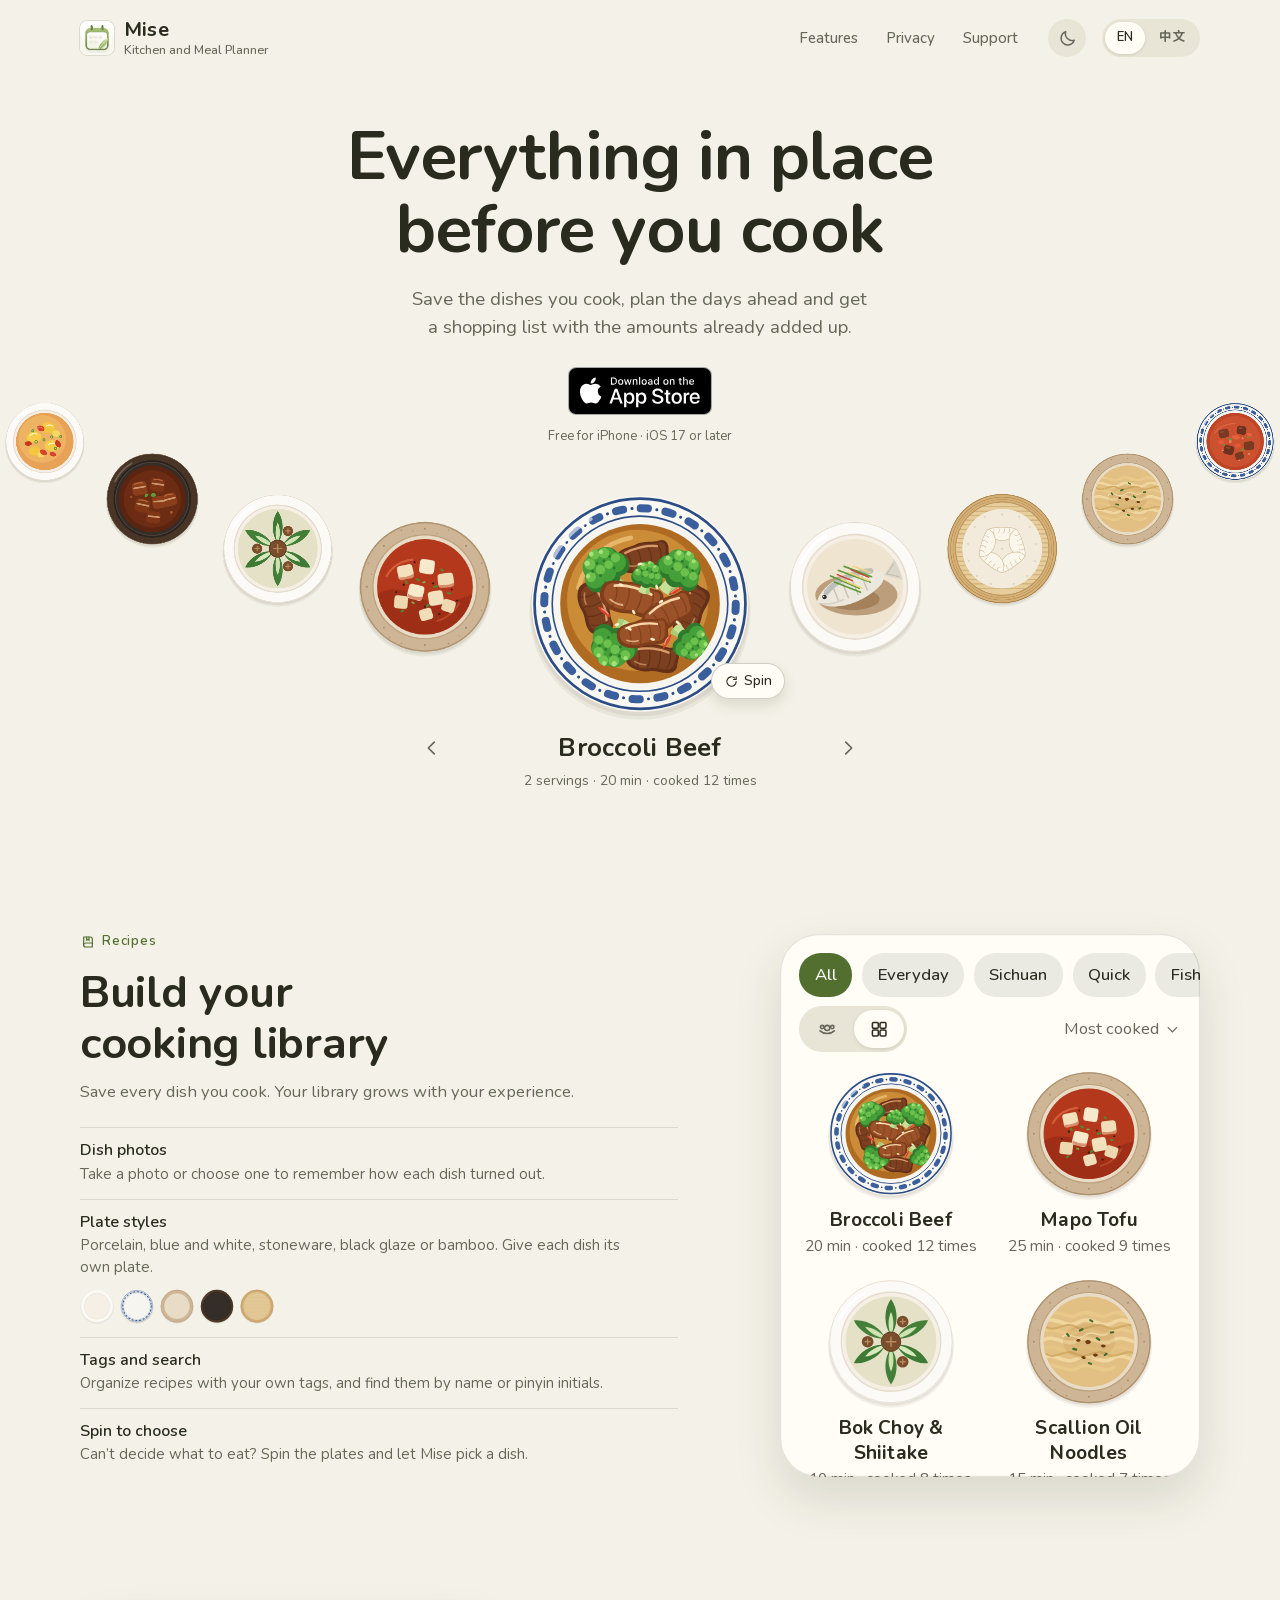
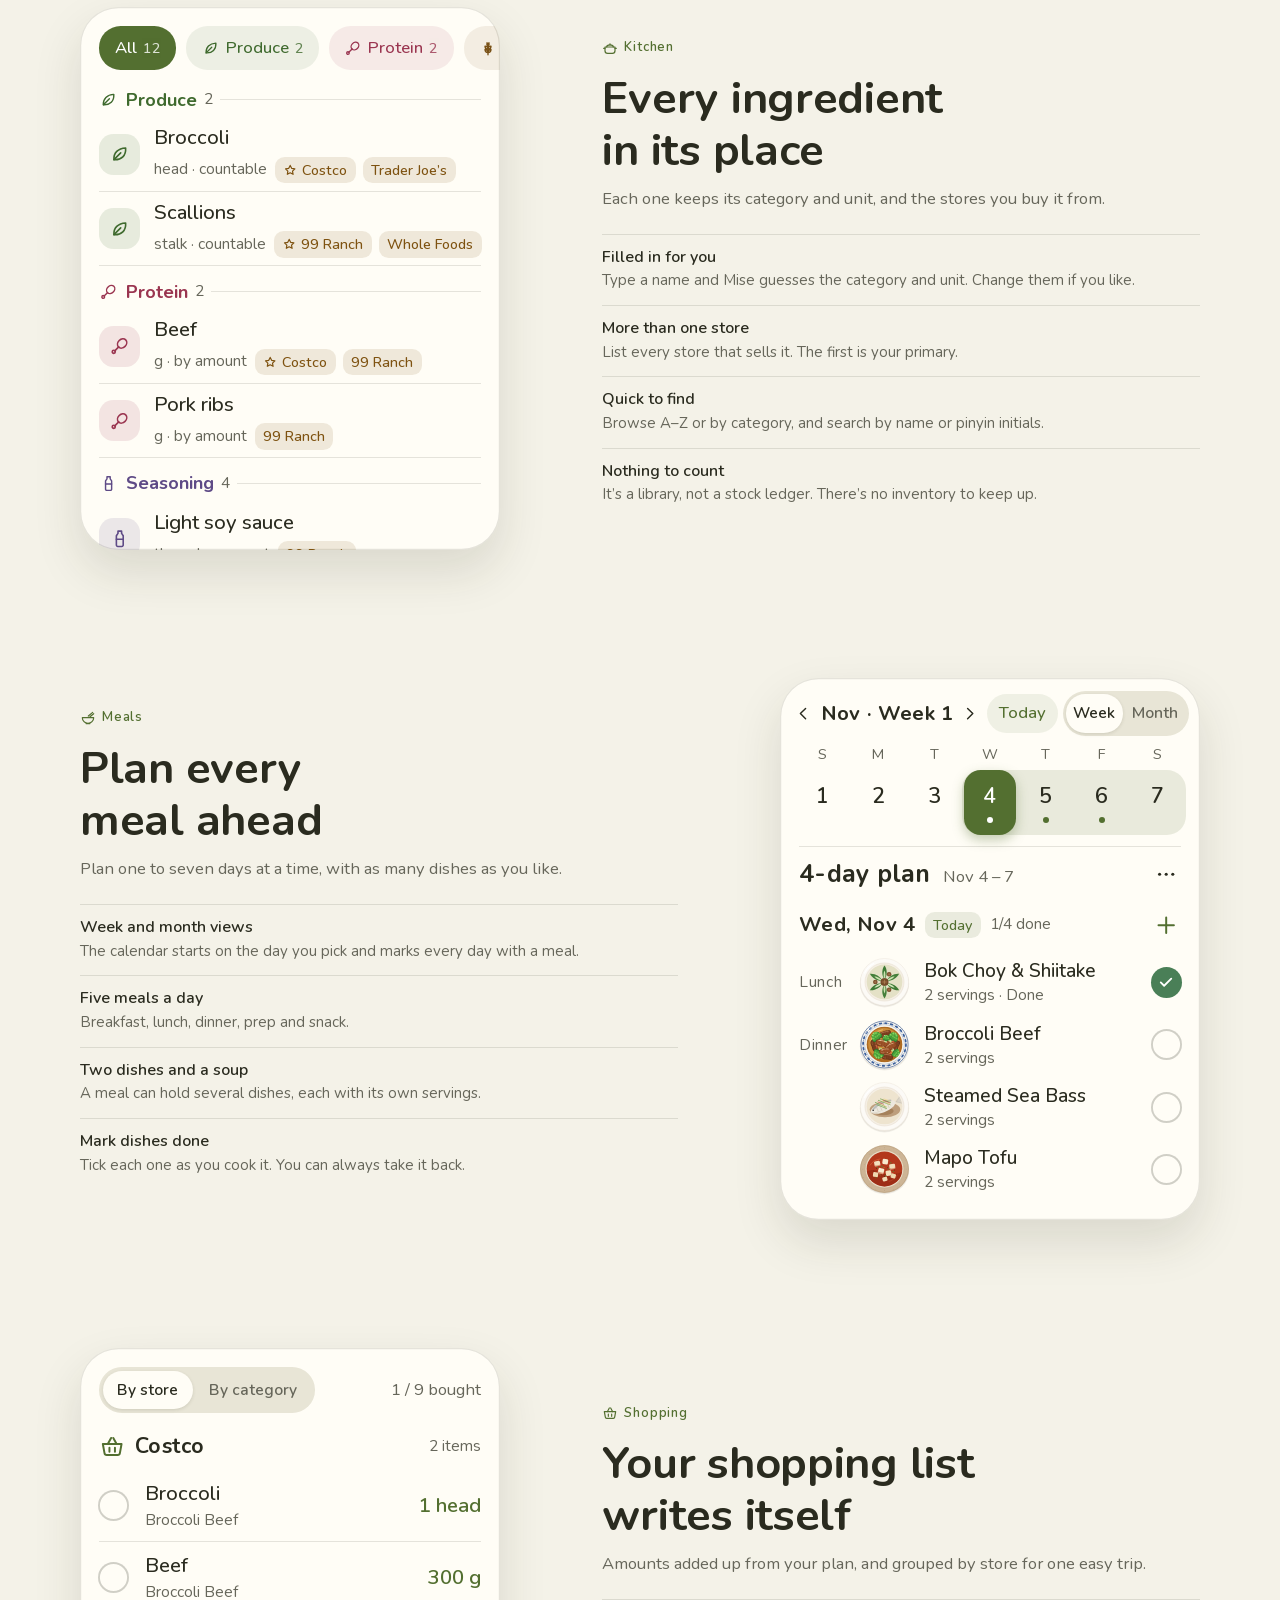
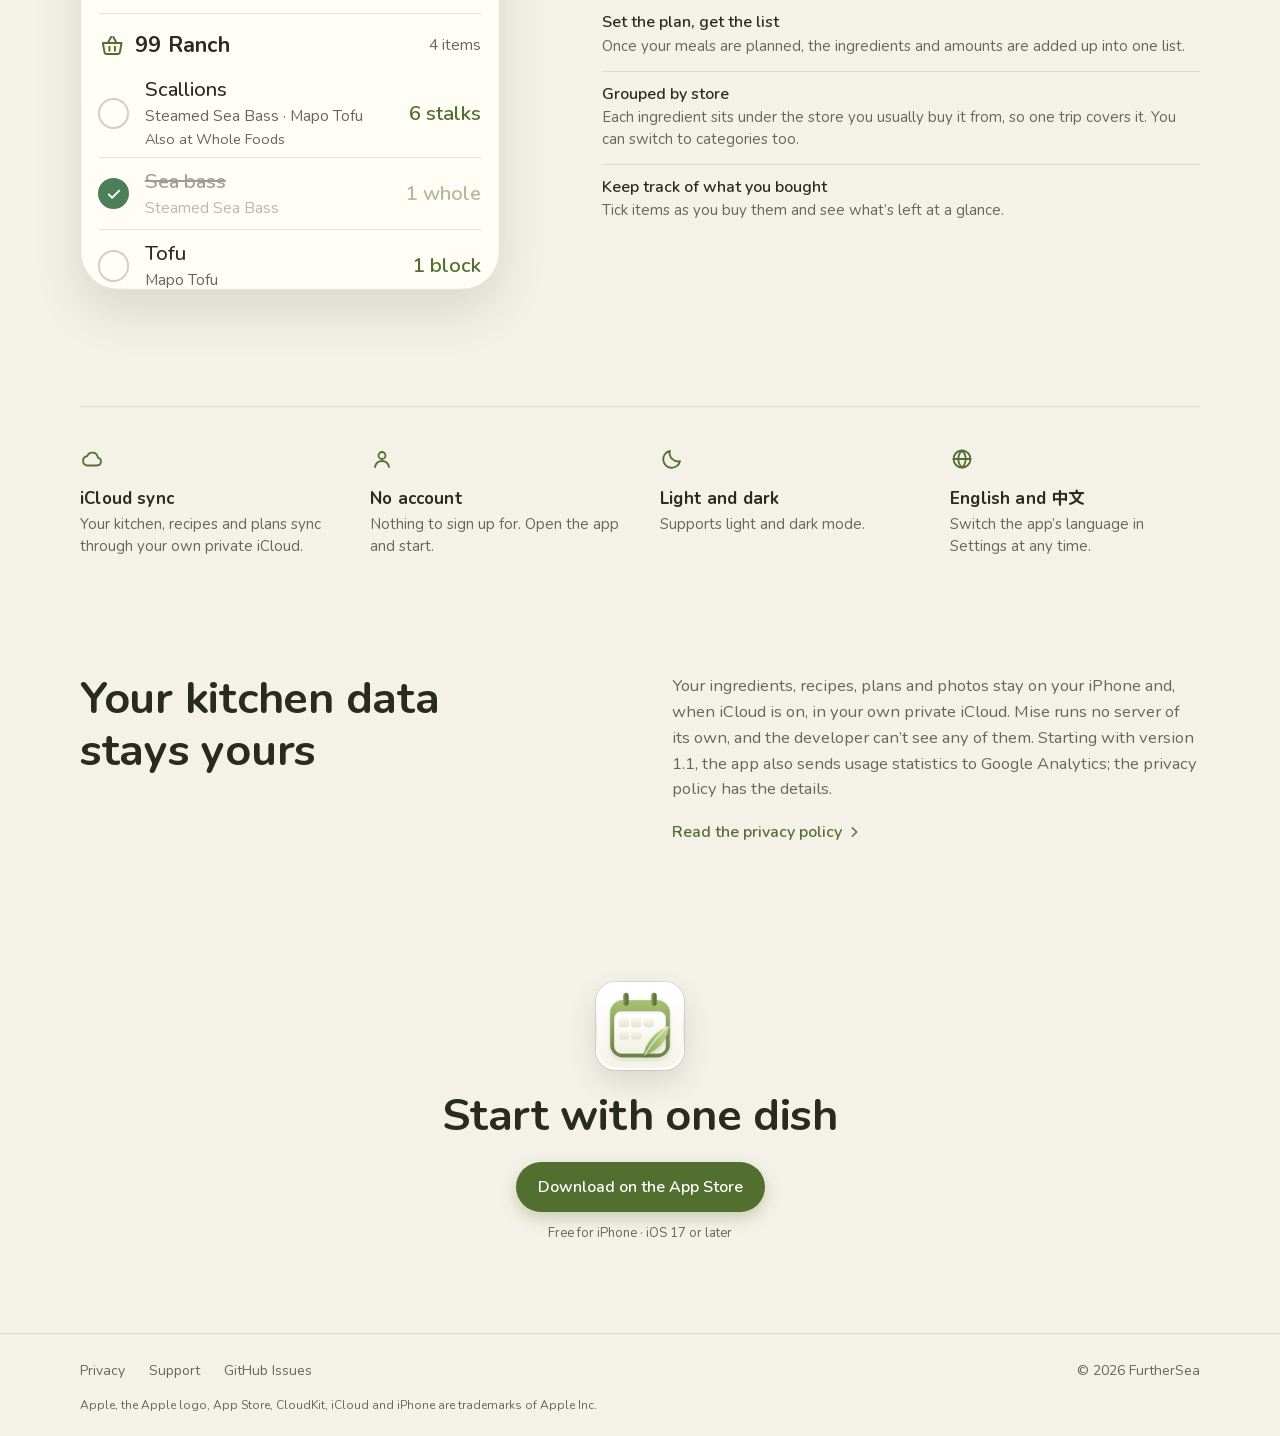
==== commit 2d4399a6: "Use the app's full English name The brand is 食序 in Chinese and Mise: Kitchen and Meal Planner in Eng" ====
--- a/index.html
+++ b/index.html
@@ -3,7 +3,7 @@
 <head>
 <meta charset="utf-8">
 <meta name="viewport" content="width=device-width, initial-scale=1">
-<title>Mise: kitchen and meal planning for iPhone</title>
+<title>Mise: Kitchen and Meal Planner</title>
 <meta name="description" content="Save the dishes you cook, plan the days ahead and get a shopping list with the amounts already added up. Free for iPhone.">
 <link rel="canonical" href="https://furthersea.org/mise-homepage/">
 <link rel="alternate" hreflang="en" href="https://furthersea.org/mise-homepage/">
@@ -12,9 +12,9 @@
 <meta name="theme-color" content="#F4F2E8" media="(prefers-color-scheme: light)">
 <meta name="theme-color" content="#13140E" media="(prefers-color-scheme: dark)">
 <meta property="og:type" content="website">
-<meta property="og:site_name" content="Mise">
-<meta property="og:title" content="Mise: everything in place before you cook">
-<meta property="og:description" content="Save the dishes you cook, plan the days ahead and get a shopping list with the amounts already added up.">
+<meta property="og:site_name" content="Mise: Kitchen and Meal Planner">
+<meta property="og:title" content="Mise: Kitchen and Meal Planner">
+<meta property="og:description" content="Everything in place before you cook. Save the dishes you cook, plan the days ahead and get a shopping list with the amounts already added up.">
 <meta property="og:url" content="https://furthersea.org/mise-homepage/">
 <meta property="og:image" content="https://furthersea.org/mise-homepage/assets/og-en.png">
 <meta property="og:locale" content="en_US">
@@ -31,7 +31,7 @@
 <div class="site">
 
 <header class="wrap top">
-  <a class="brand" href="./"><img class="app-icon icon-l" src="assets/icon/icon-256.png" alt="" width="34" height="34" loading="lazy"><img class="app-icon icon-d" src="assets/icon/icon-dark-256.png" alt="" width="34" height="34" loading="lazy"><span>Mise</span></a>
+  <a class="brand" href="./"><img class="app-icon icon-l" src="assets/icon/icon-256.png" alt="" width="34" height="34" loading="lazy"><img class="app-icon icon-d" src="assets/icon/icon-dark-256.png" alt="" width="34" height="34" loading="lazy"><span class="name"><span>Mise<span class="vh">: </span></span><span class="desc">Kitchen and Meal Planner</span></span></a>
   <nav class="nav" aria-label="Main"><a href="#features">Features</a><a href="privacy/">Privacy</a><a href="support/">Support</a></nav>
   <button class="theme" type="button" aria-label="Dark mode" aria-pressed="false" title="Dark mode"><svg class="i moon" viewBox="0 0 24 24" aria-hidden="true"><path d="M20.5 14.2A8.5 8.5 0 0 1 9.8 3.5a8.5 8.5 0 1 0 10.7 10.7Z"/></svg><svg class="i sun" viewBox="0 0 24 24" aria-hidden="true"><circle cx="12" cy="12" r="4"/><path d="M12 3v2M12 19v2M5.6 5.6 7 7M17 17l1.4 1.4M3 12h2M19 12h2M5.6 18.4 7 17M17 7l1.4-1.4"/></svg></button>
   <div class="seg lang" role="group" aria-label="Language"><a class="on" href="./" aria-current="true" data-lang="en">EN</a><a href="zh/" lang="zh-Hans" hreflang="zh-Hans" data-lang="zh">中文</a></div>
--- a/assets/site.css
+++ b/assets/site.css
@@ -158,6 +158,8 @@
 .wrap { width: 100%; max-width: 1184px; margin: 0 auto; padding: 0 32px; }
 .top { display: flex; align-items: center; gap: 8px; padding-top: 16px; padding-bottom: 16px; }
 .brand { display: inline-flex; align-items: center; gap: 10px; height: 44px; margin-right: auto; font-size: 20px; font-weight: 700; letter-spacing: 0.01em; }
+.name { display: grid; gap: 1px; line-height: 1.12; }
+.name .desc { font-size: 12.5px; font-weight: 500; letter-spacing: 0; color: var(--ink2); white-space: nowrap; }
 .app-icon { border-radius: 22.37%; box-shadow: 0 0 0 1px var(--line); }
 .icon-l { display: var(--only-light); }
 .icon-d { display: var(--only-dark); }
@@ -388,11 +390,15 @@
   .doc { grid-template-columns: minmax(0, 1fr); }
   .toc { display: none; }
 }
-@container site (max-width: 640px) {
-  .wrap { padding: 0 20px; }
+/* The header takes two rows before its one row would run out of room. */
+@container site (max-width: 680px) {
   .top { flex-wrap: wrap; padding-top: 8px; padding-bottom: 0; }
   .brand { font-size: 19px; }
   .nav { order: 3; width: 100%; margin: 0 0 0 -14px; }
+  .theme, .lang { margin-left: 0; }
+}
+@container site (max-width: 640px) {
+  .wrap { padding: 0 20px; }
   .hero { padding-top: 16px; }
   .hero h1 { font-size: clamp(33px, 10.2cqw, 52px); }
   .stage { --d: 170px; margin-top: 44px; }
@@ -410,6 +416,12 @@
   .help { grid-template-columns: minmax(0, 1fr); }
   .where td + td, .where th + th { width: 72px; }
 }
+/* The name, the button and the language switch stay on one row on every phone: the name takes what's left. */
+@container site (max-width: 389px) {
+  .brand { flex: 1 1 0; min-width: 0; height: auto; min-height: 44px; gap: 8px; }
+  .name .desc { font-size: 12px; white-space: normal; }
+  .lang > * { padding: 0 9px; }
+}
 @container site (max-width: 359px) { .dish-name { font-size: 19px; } }
 /* Phones narrower than 390: the whole card shrinks, and what's inside keeps its layout. */
 @container site (max-width: 389px) { .panel { zoom: .95; } }
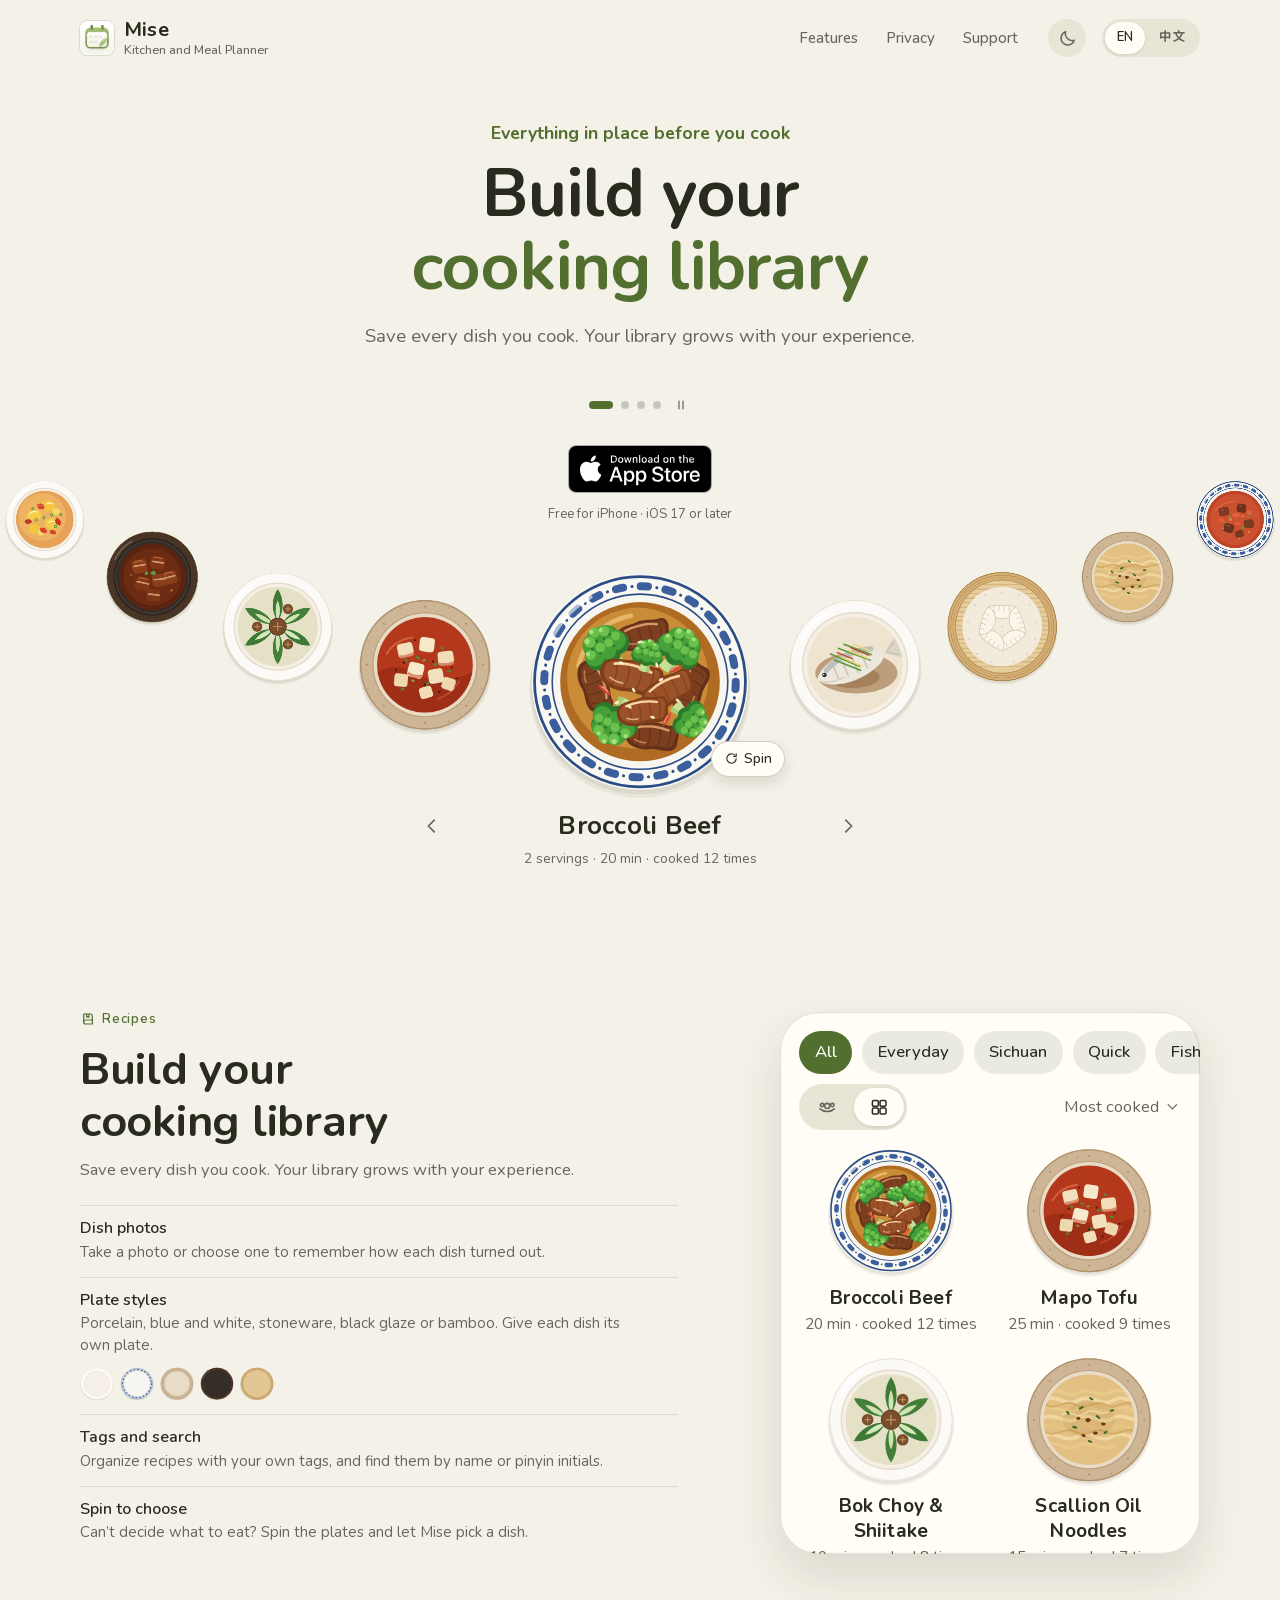
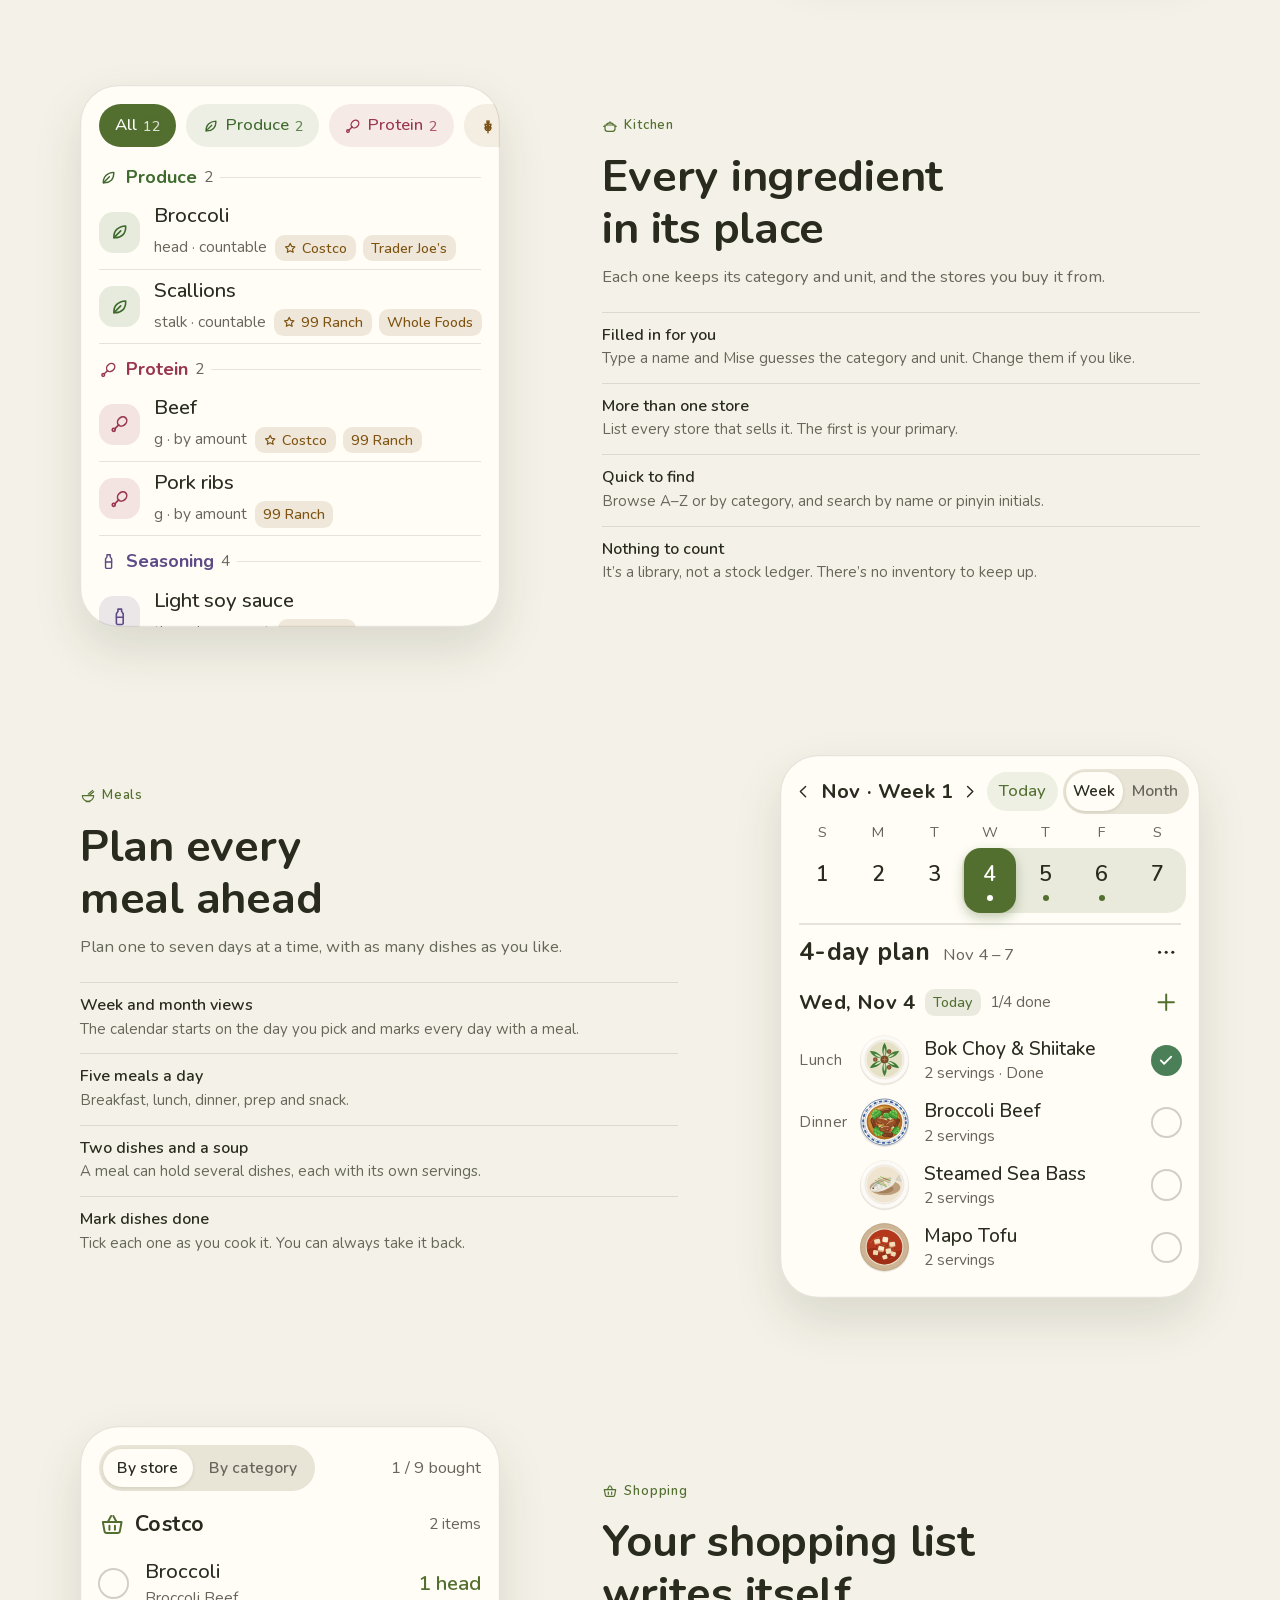
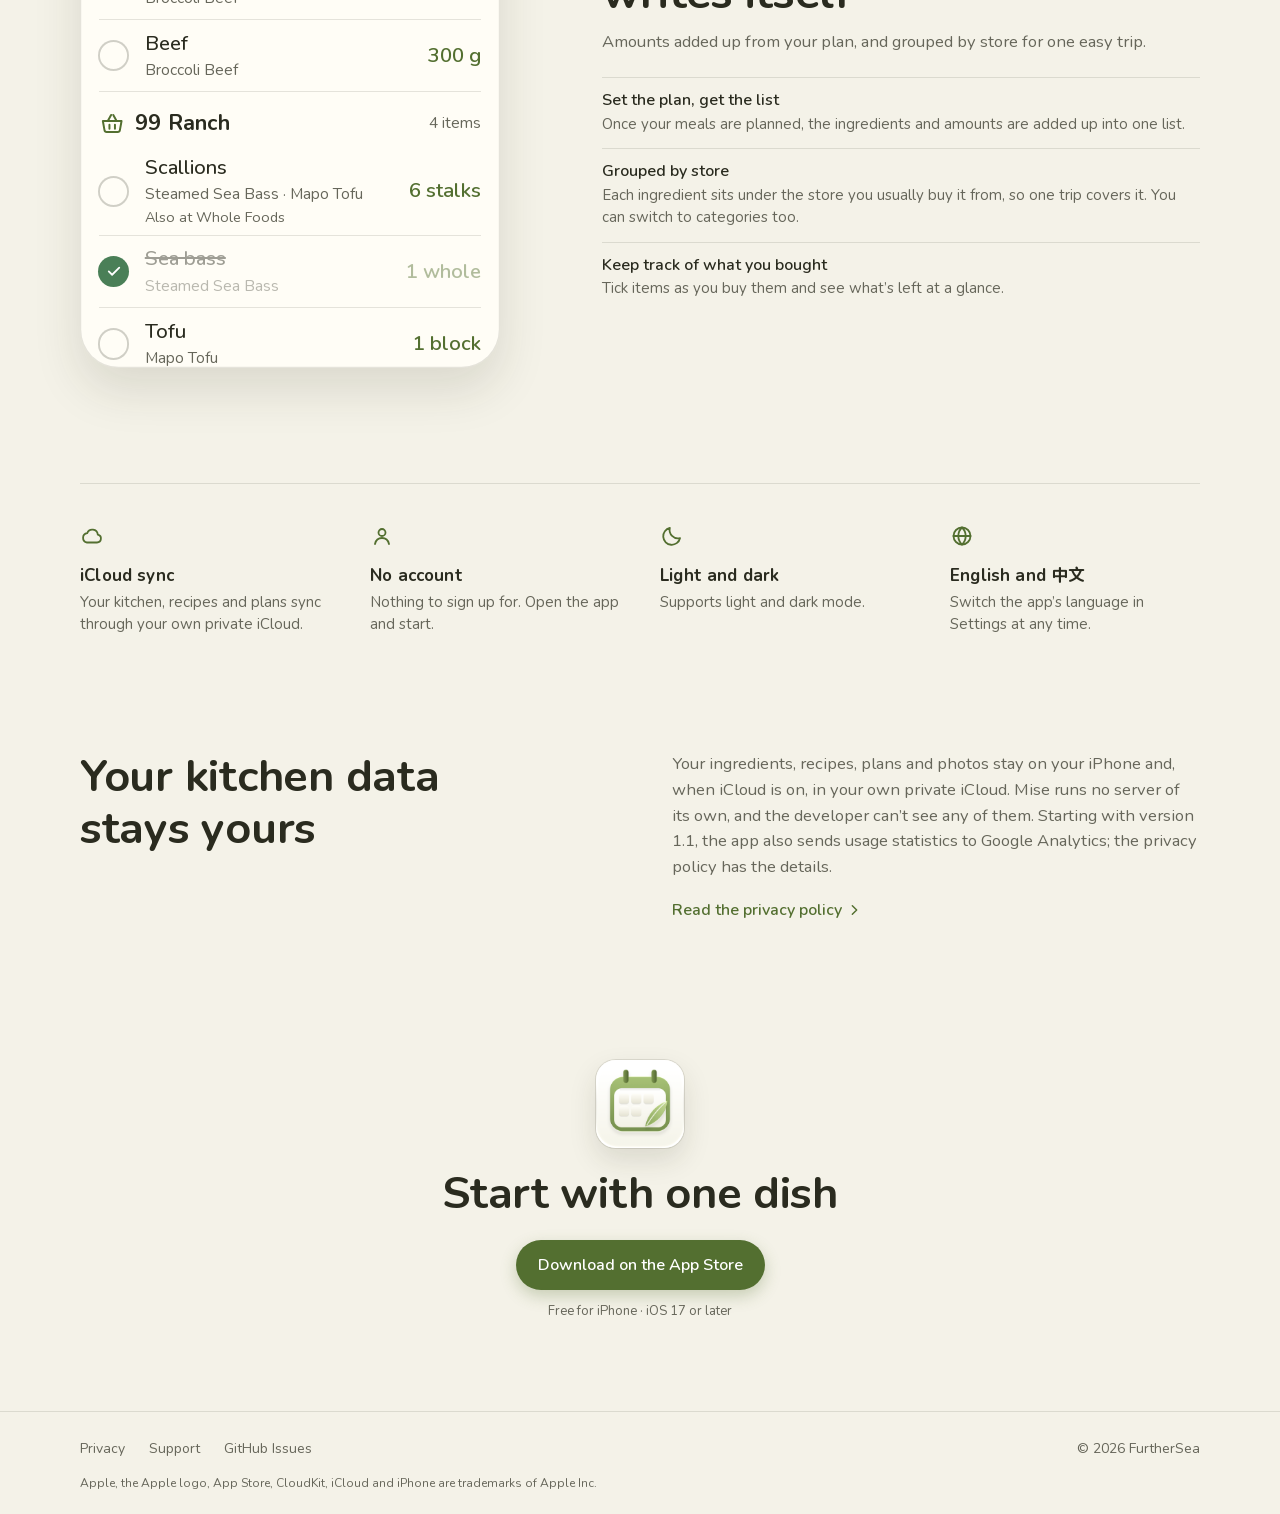
==== commit 738ffb6e: "Let the first screen's text take turns The first screen spoke of one feature. The slogan now stays a" ====
--- a/index.html
+++ b/index.html
@@ -25,7 +25,7 @@
 <script>try{var t=localStorage.getItem("mise.theme");if(t==="light"||t==="dark")document.documentElement.dataset.theme=t}catch(e){}</script>
 <link rel="stylesheet" href="assets/site.css">
 <noscript><style>.theme { display: none; }</style></noscript>
-<noscript><style>.spin,.dish .ib{visibility:hidden}</style></noscript>
+<noscript><style>.spin,.dish .ib,.rot-ctl{visibility:hidden}</style></noscript>
 </head>
 <body>
 <div class="site">
@@ -41,8 +41,22 @@
 
 <section class="hero">
   <div class="wrap">
-    <h1>Everything in place<br>before you cook</h1>
-    <p class="lede">Save the dishes you cook, plan the days ahead and get a shopping list with the amounts already added up.</p>
+    <div class="hero-text" data-rot="1">
+      <h1>Everything in place before you cook</h1>
+      <div class="rot">
+        <p class="hero-title on" data-turn="0">Build your<br><em>cooking library</em></p>
+        <p class="hero-title" data-turn="1">Every ingredient<br><em>in its place</em></p>
+        <p class="hero-title" data-turn="2">Plan your meals<br>and <em>get the list</em></p>
+        <p class="hero-title" data-turn="3">Share the dishes<br><em>you love</em></p>
+      </div>
+      <div class="rot">
+        <p class="lede on" data-turn="0">Save every dish you cook. Your library grows with your experience.</p>
+        <p class="lede" data-turn="1">Every ingredient keeps its category, its unit and the stores you buy it from.</p>
+        <p class="lede" data-turn="2">Plan the days ahead and get a shopping list with the amounts already added up.</p>
+        <p class="lede" data-turn="3">Turn a dish you love into a picture and share it with the people who’d want it.</p>
+      </div>
+      <div class="rot-ctl" role="group" aria-label="Choose a feature"><button class="rot-dot on" type="button" data-pick="0" aria-label="Recipes" aria-current="true"></button><button class="rot-dot" type="button" data-pick="1" aria-label="Kitchen"></button><button class="rot-dot" type="button" data-pick="2" aria-label="Plans"></button><button class="rot-dot" type="button" data-pick="3" aria-label="Share"></button><button class="rot-pause" type="button" data-pause="Pause the changing text" data-play="Play the changing text" aria-label="Pause the changing text"><svg class="i pause" viewBox="0 0 24 24" aria-hidden="true"><path d="M8.5 5.5v13M15.5 5.5v13"/></svg><svg class="i play" viewBox="0 0 24 24" aria-hidden="true"><path d="M8 5.5l10 6.5-10 6.5z"/></svg></button></div>
+    </div>
     <div class="get">
       <a class="store" href="https://apps.apple.com/app/id6788616705"><img src="assets/badges/app-store-en.svg" alt="Download on the App Store" width="144" height="48"></a>
       <span class="fine">Free for iPhone · iOS 17 or later</span>
--- a/assets/site.css
+++ b/assets/site.css
@@ -180,9 +180,32 @@
 
 /* —— First screen —— */
 .hero { text-align: center; padding-top: clamp(20px, 3.4cqw, 48px); }
-.hero h1 { font-size: clamp(52px, 5.3cqw, 76px); line-height: 1.08; font-weight: 700; letter-spacing: -0.012em; }
-.zh .hero h1 { letter-spacing: 0.02em; }
+.hero h1 { margin-bottom: clamp(6px, .8cqw, 12px); font-size: clamp(16px, 1.4cqw, 20px); font-weight: 700; color: var(--pri); }
+.hero-title { font-size: clamp(52px, 5.3cqw, 76px); line-height: 1.08; font-weight: 700; letter-spacing: -0.012em; }
+.zh .hero-title { letter-spacing: 0.02em; }
+.hero-title em { font-style: normal; color: var(--pri); }
 .lede { margin: clamp(14px, 1.5cqw, 22px) auto 0; max-width: 34em; font-size: clamp(17px, 1.46cqw, 21px); line-height: 1.5; color: var(--ink2); text-wrap: balance; }
+/* The text takes turns. All that changes sits in one grid cell, so the page never moves. */
+.hero-text { display: flow-root; }
+.rot { display: grid; justify-items: center; }
+.rot > * { grid-area: 1 / 1; opacity: 0; transform: translateY(6px); visibility: hidden; transition: opacity .4s ease, transform .4s ease, visibility 0s linear .4s; }
+.rot > .on { opacity: 1; transform: none; visibility: visible; transition: opacity .45s ease .15s, transform .45s ease .15s, visibility 0s; }
+@media (prefers-reduced-motion: reduce) {
+  .rot > *, .rot > .on { transform: none; transition: none; }
+}
+.rot-ctl { display: flex; align-items: center; justify-content: center; margin-top: clamp(8px, 1cqw, 14px); }
+.rot-dot { position: relative; width: 16px; height: 28px; display: grid; place-items: center; cursor: pointer; transition: width .3s ease; }
+.rot-dot::before { content: ""; width: 8px; height: 8px; border-radius: 4px; background: var(--line2); transition: width .3s ease, background-color .3s ease; }
+.rot-dot::after { content: ""; position: absolute; inset: -8px 0; }
+.rot-dot.on { width: 32px; }
+.rot-dot.on::before { width: 24px; background: var(--pri); }
+.rot-pause { position: relative; width: 28px; height: 28px; margin-left: 2px; display: grid; place-items: center; color: var(--ink2); cursor: pointer; }
+.rot-pause:hover { color: var(--ink); }
+.rot-pause::after { content: ""; position: absolute; inset: -8px; }
+.rot-pause .i { width: 14px; height: 14px; stroke-width: 2.2; }
+.rot-pause .play { display: none; }
+.paused .rot-pause .pause { display: none; }
+.paused .rot-pause .play { display: block; }
 .get { display: flex; flex-direction: column; align-items: center; gap: 12px; margin-top: clamp(20px, 2cqw, 28px); }
 .store { display: block; border-radius: 8px; }
 .store img { height: 48px; width: auto; }
@@ -400,7 +423,7 @@
 @container site (max-width: 640px) {
   .wrap { padding: 0 20px; }
   .hero { padding-top: 16px; }
-  .hero h1 { font-size: clamp(33px, 10.2cqw, 52px); }
+  .hero-title { font-size: clamp(33px, 10.2cqw, 52px); }
   .stage { --d: 170px; margin-top: 44px; }
   .l1 { --x: -29cqw; --y: -14px; --s: .5; }
   .r1 { --x: 29cqw; --y: -14px; --s: .5; }
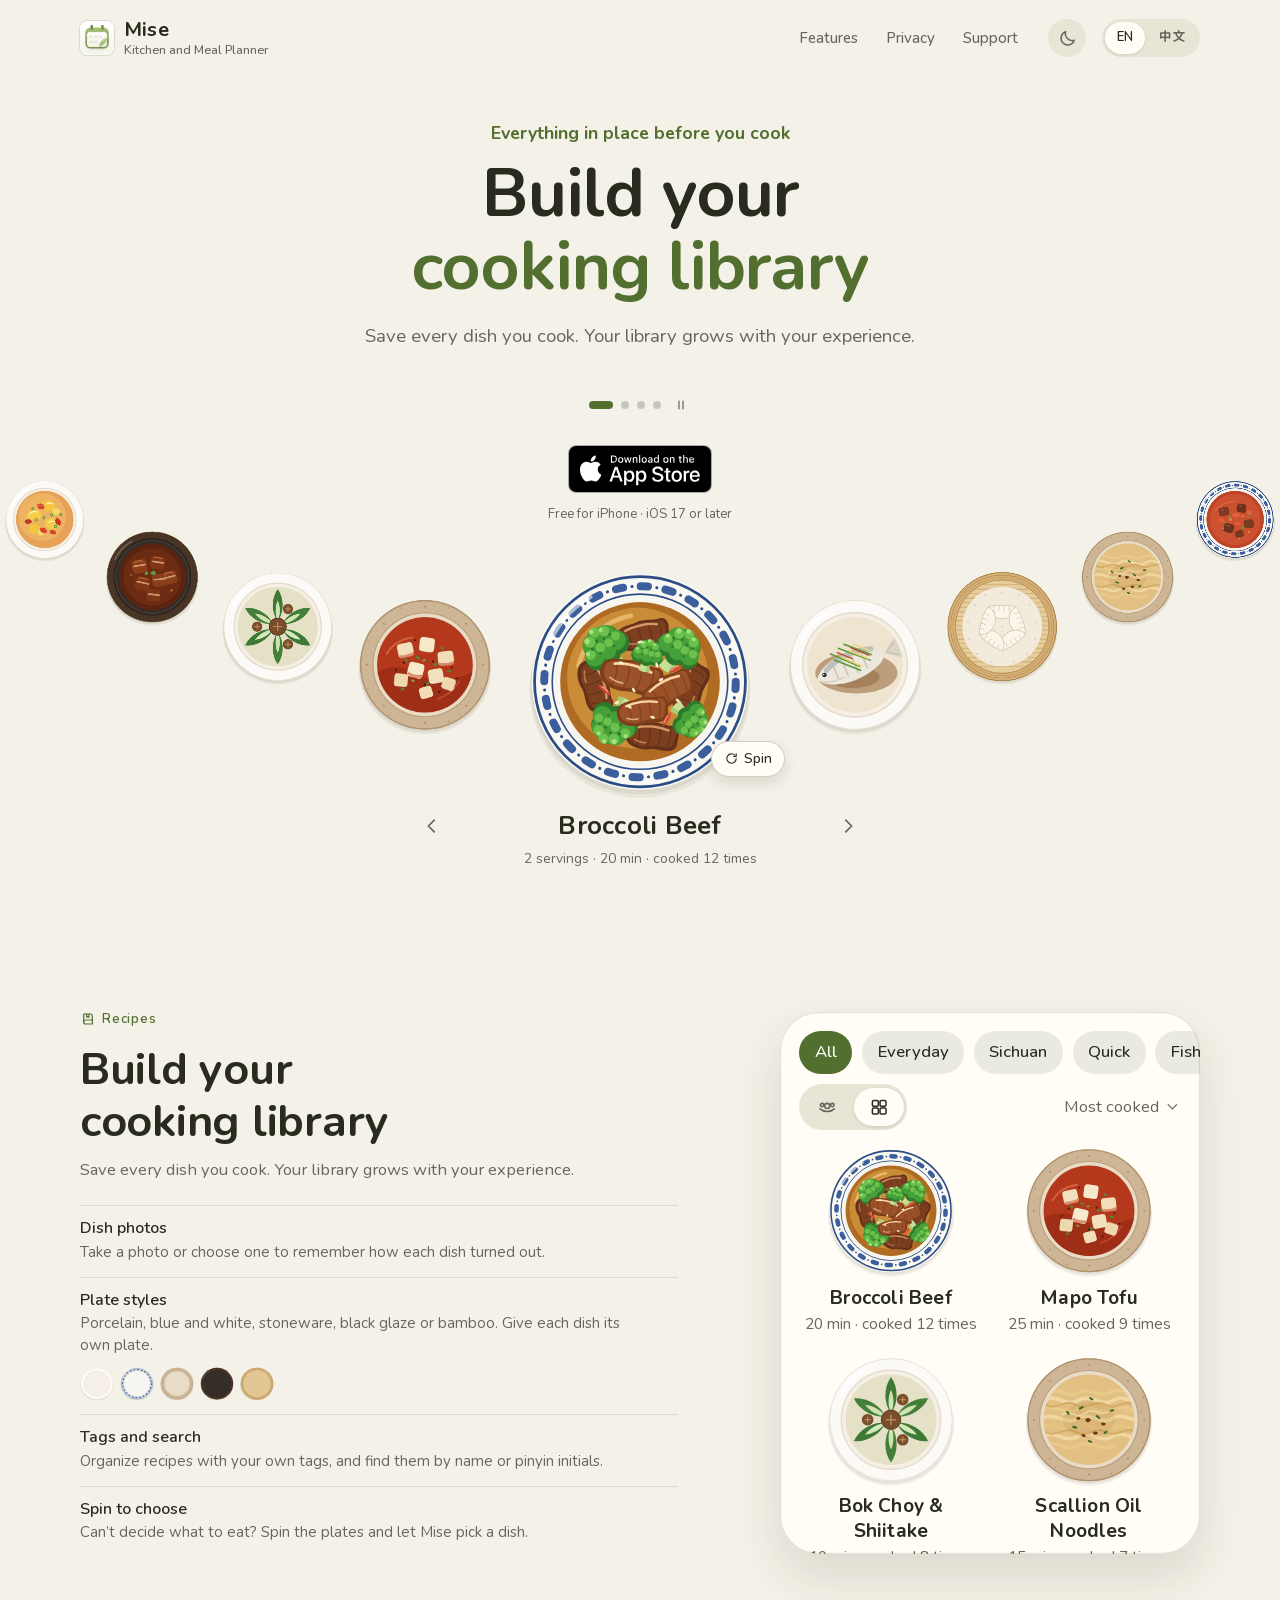
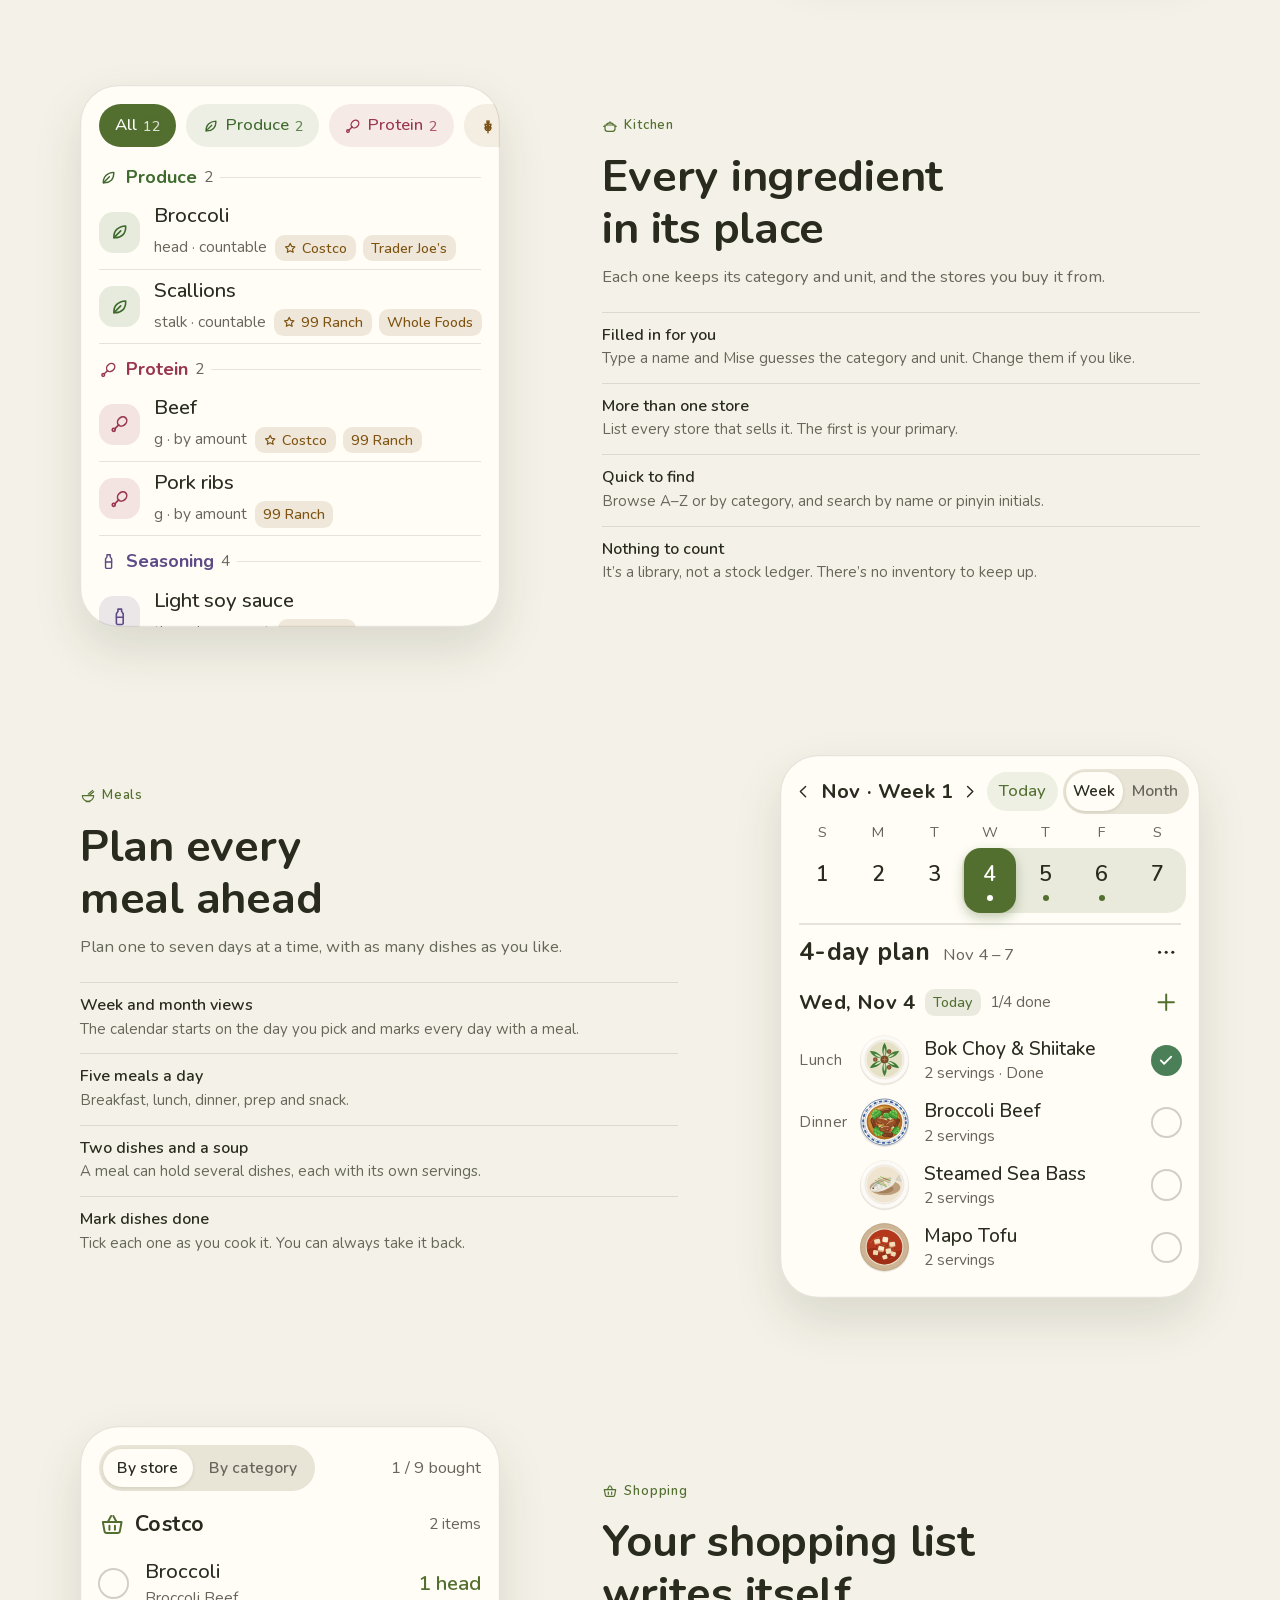
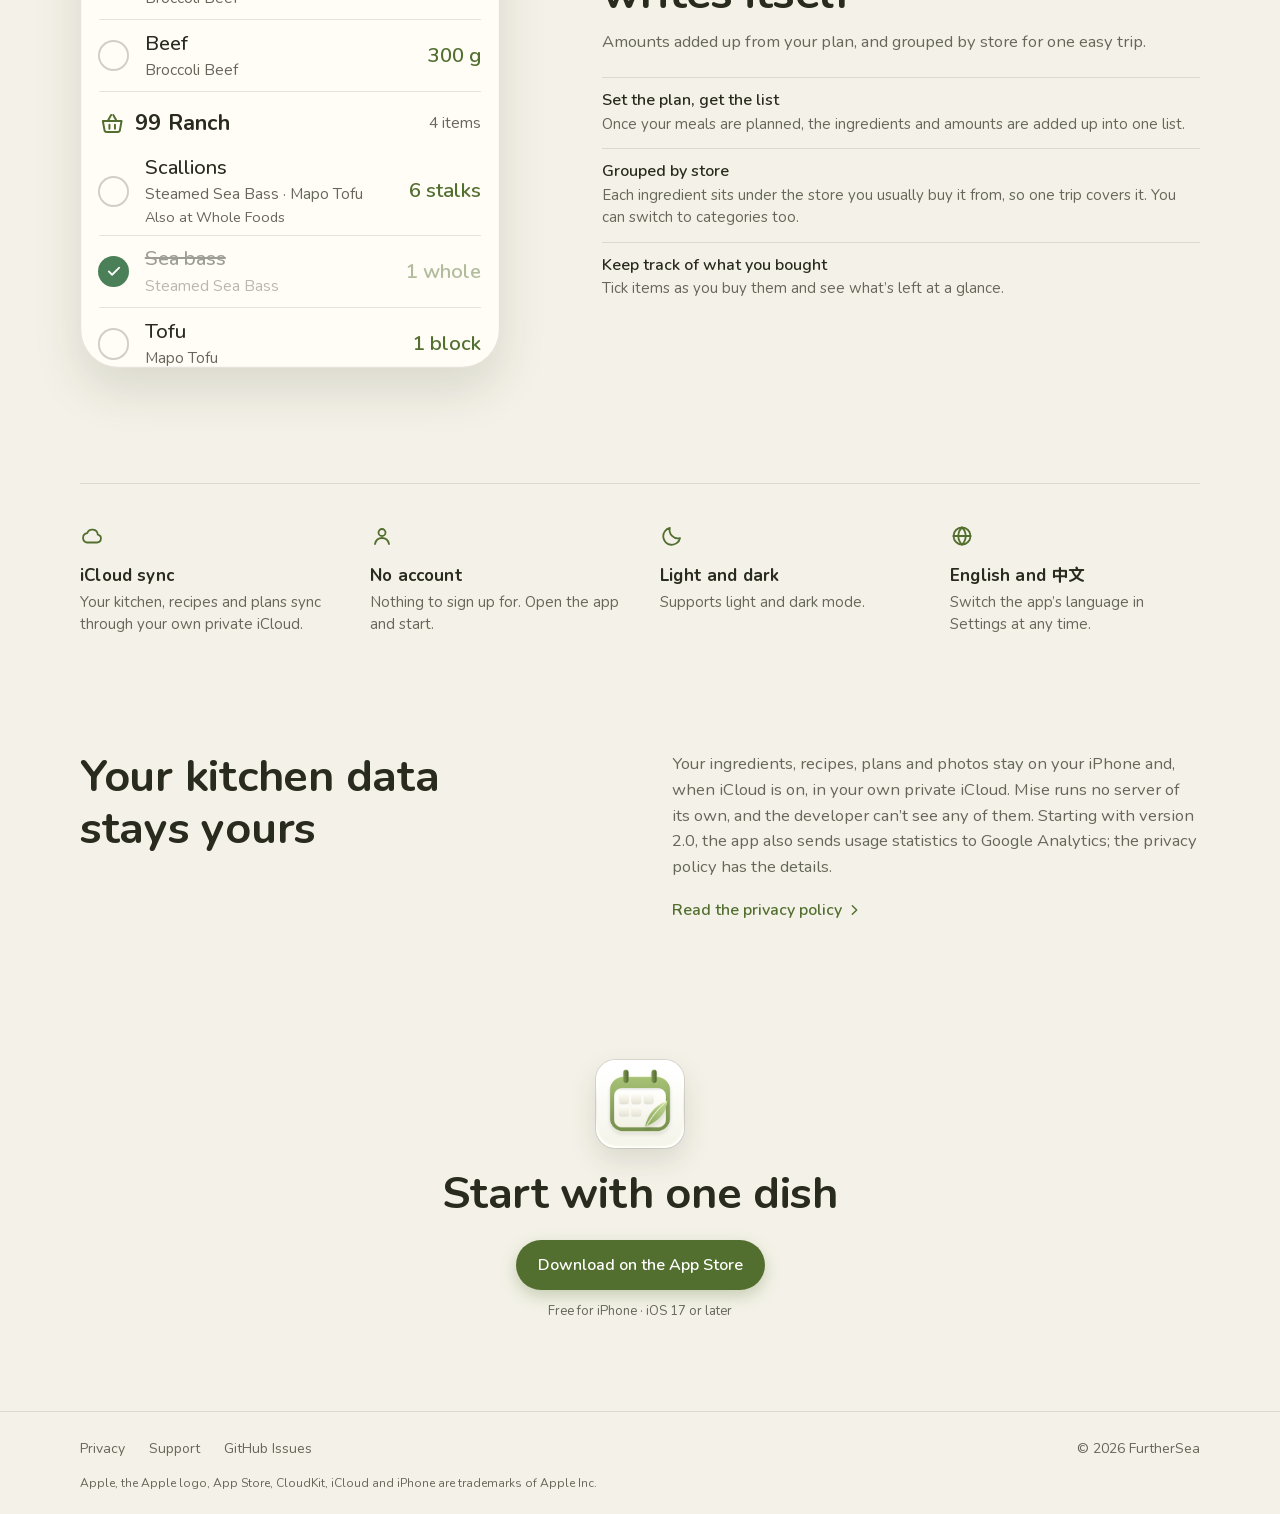
==== commit d0a6e729: "Make email the way to reach us, and describe version 2.0 The support page now starts with Contact us" ====
--- a/index.html
+++ b/index.html
@@ -222,7 +222,7 @@
 <section class="priv" id="privacy">
   <h2>Your kitchen data<br>stays yours</h2>
   <div>
-    <p>Your ingredients, recipes, plans and photos stay on your iPhone and, when iCloud is on, in your own private iCloud. Mise runs no server of its own, and the developer can’t see any of them. Starting with version 1.1, the app also sends usage statistics to Google Analytics; the privacy policy has the details.</p>
+    <p>Your ingredients, recipes, plans and photos stay on your iPhone and, when iCloud is on, in your own private iCloud. Mise runs no server of its own, and the developer can’t see any of them. Starting with version 2.0, the app also sends usage statistics to Google Analytics; the privacy policy has the details.</p>
     <a class="more" href="privacy/">Read the privacy policy<svg class="i" viewBox="0 0 24 24" aria-hidden="true"><path d="M9.5 5.5 16 12l-6.5 6.5"/></svg></a>
   </div>
 </section>
--- a/assets/site.css
+++ b/assets/site.css
@@ -395,6 +395,14 @@
 /* Safari's pretty wrapping leaves Chinese paragraphs well short of the right edge. */
 .zh .priv p, .zh .doc-head p, .zh .prose p, .zh .help p { text-wrap: wrap; }
 .acts { display: flex; flex-wrap: wrap; align-items: center; gap: 4px 16px; margin-top: 14px; }
+/* The contact address, which assets/site.js puts together only when someone asks for it. */
+.mail .more { margin-top: 0; }
+.mail [hidden] { display: none; }
+.mail-shown { display: inline-flex; flex-wrap: wrap; align-items: center; gap: 0 14px; min-height: 44px; }
+.mail-text { font-family: var(--f-num); font-size: 16px; font-weight: 600; color: var(--ink); -webkit-user-select: all; user-select: all; }
+.mail-done { font-size: 14px; color: var(--ink2); }
+.prose .btn { text-decoration: none; }
+.prose .mail { margin-bottom: 16px; }
 .lost { display: flex; flex-direction: column; align-items: center; justify-content: center; gap: 16px; min-height: 70vh; padding: 48px 20px; text-align: center; }
 .lost h1 { font-size: clamp(32px, 3.5cqw, 48px); line-height: 1.16; font-weight: 700; }
 .lost p { color: var(--ink2); }
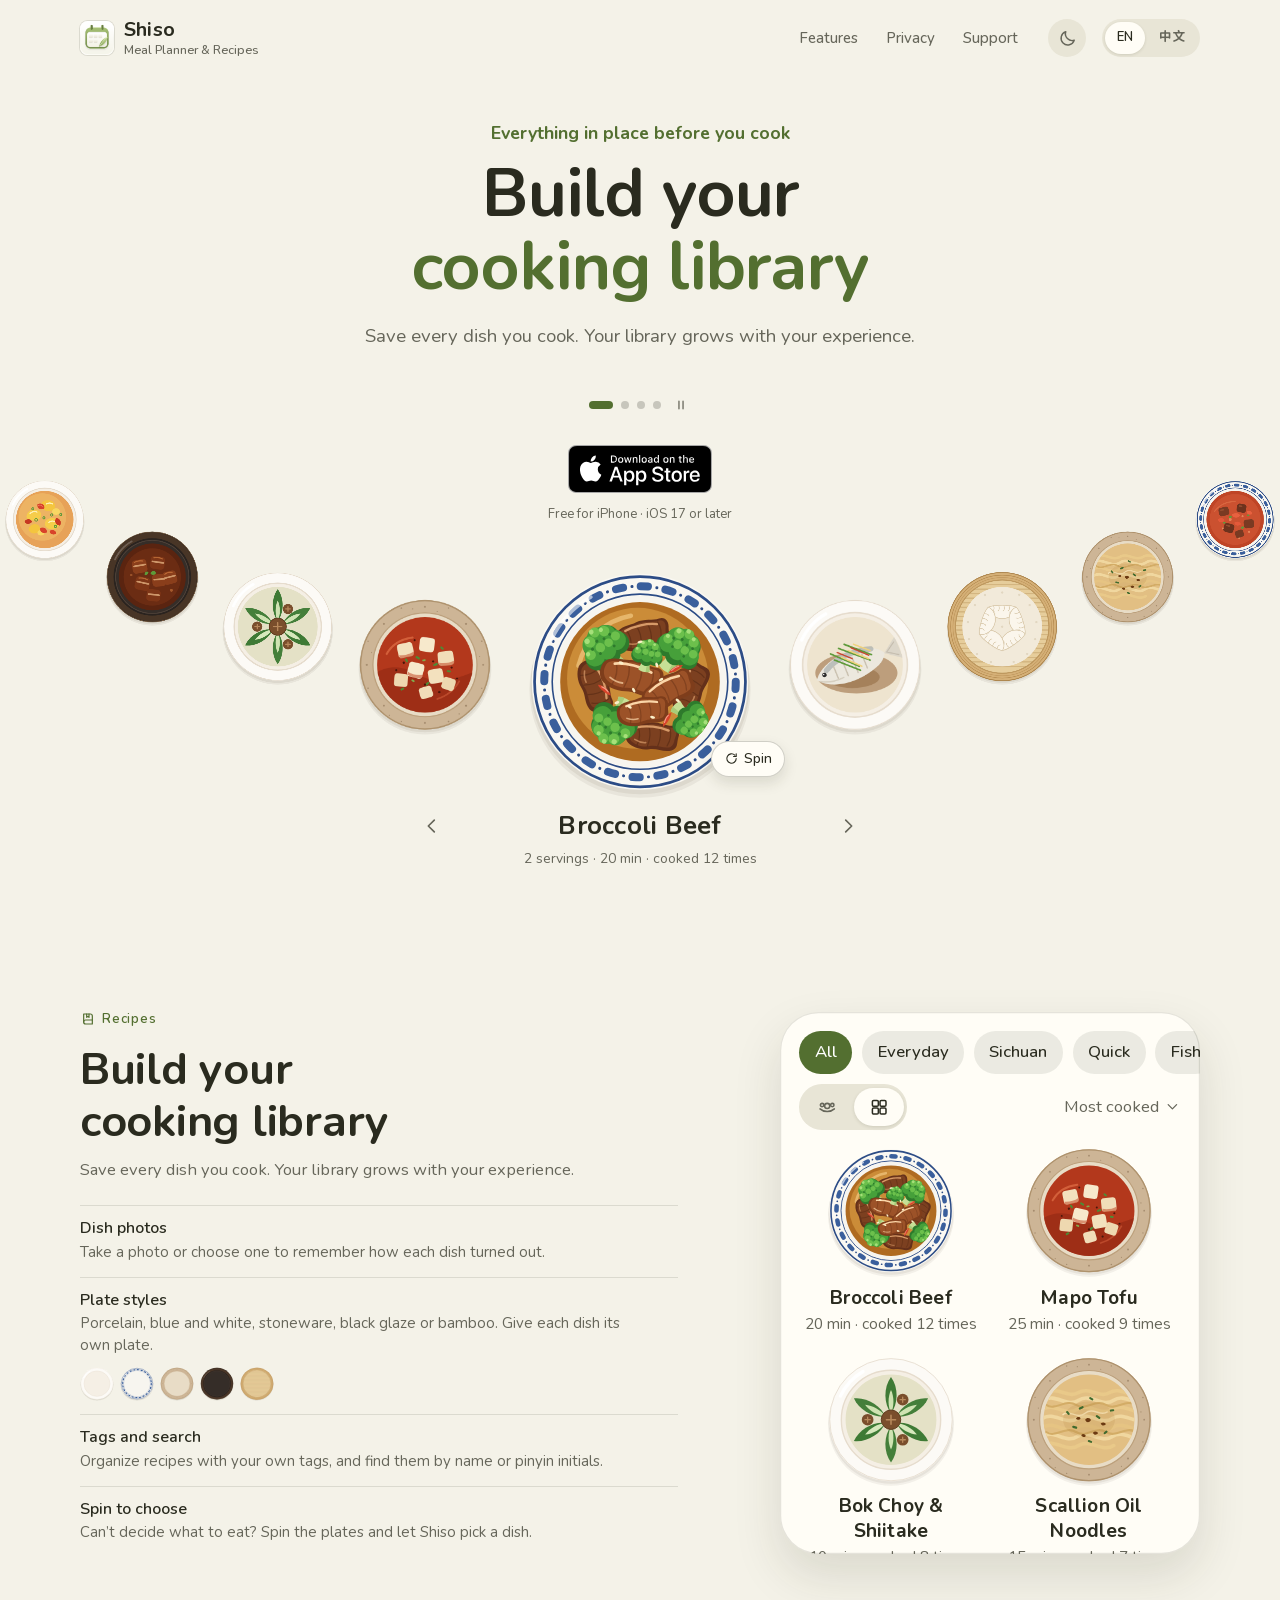
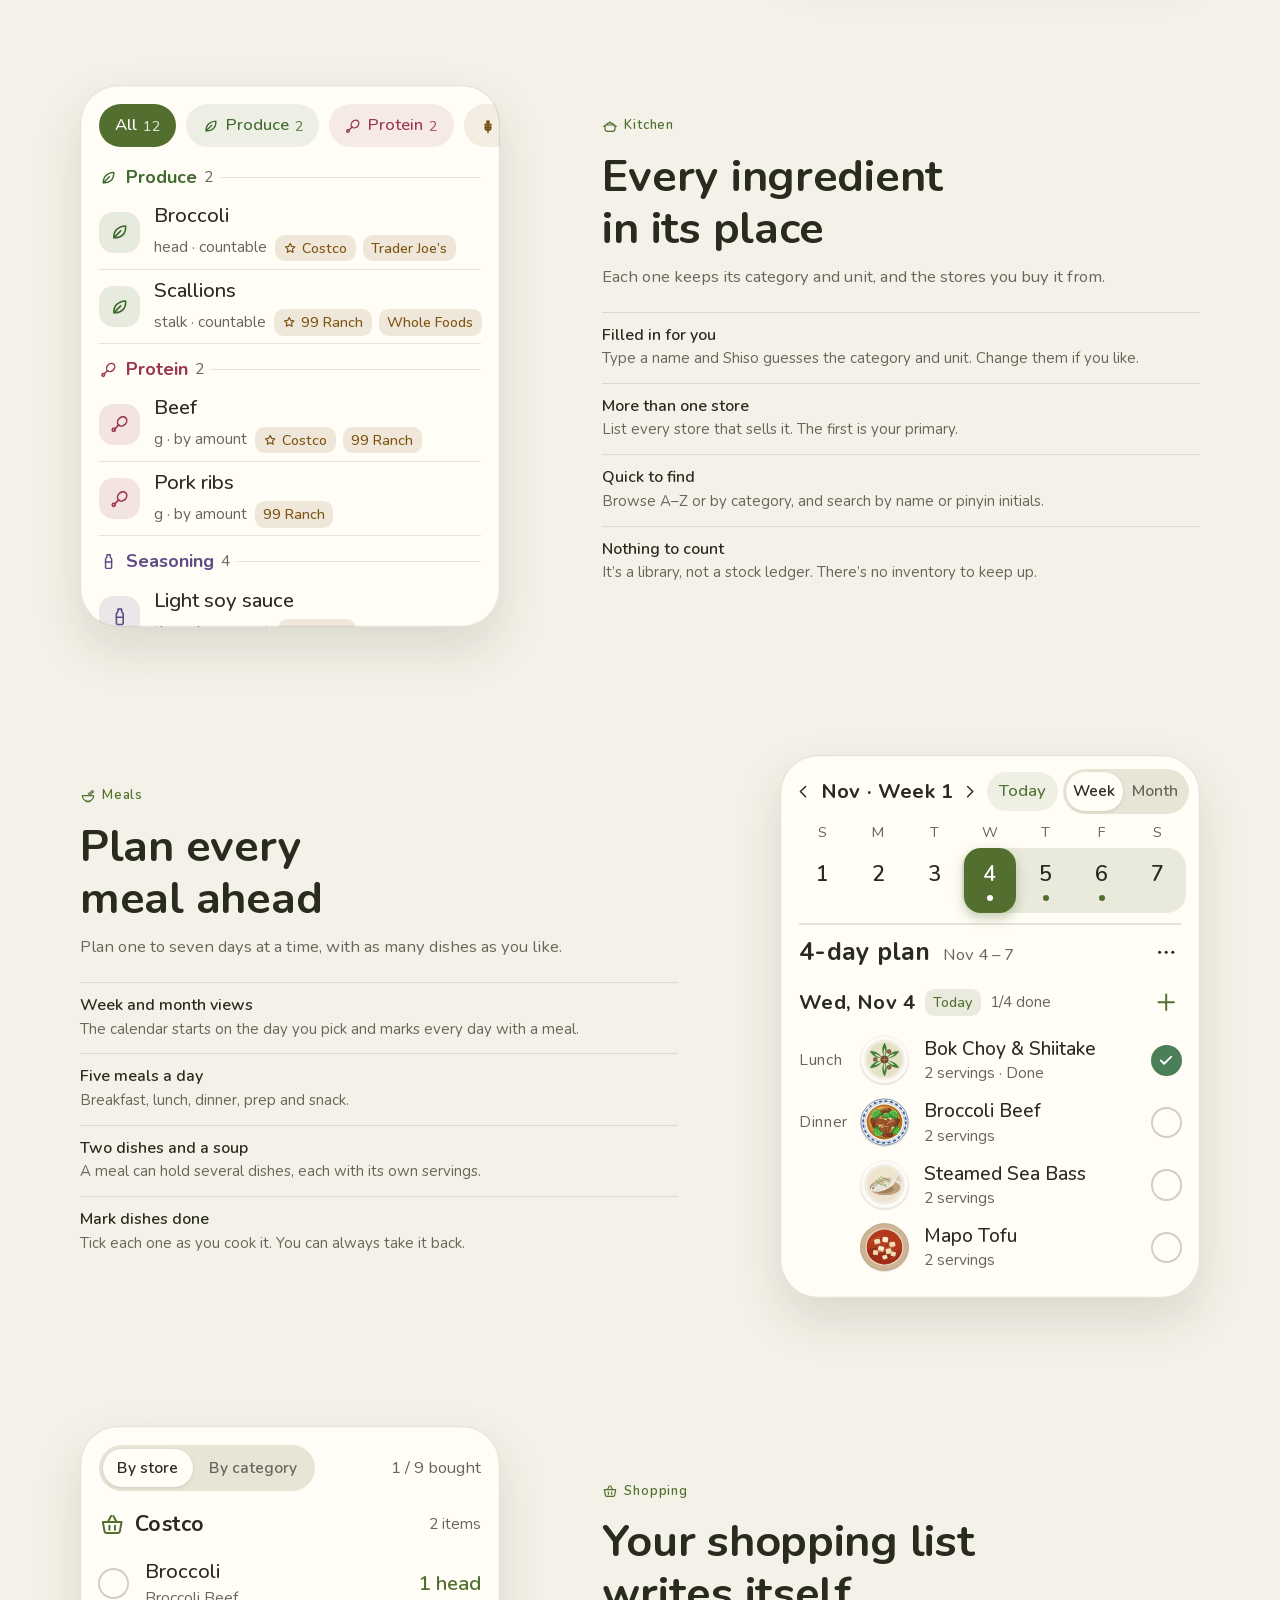
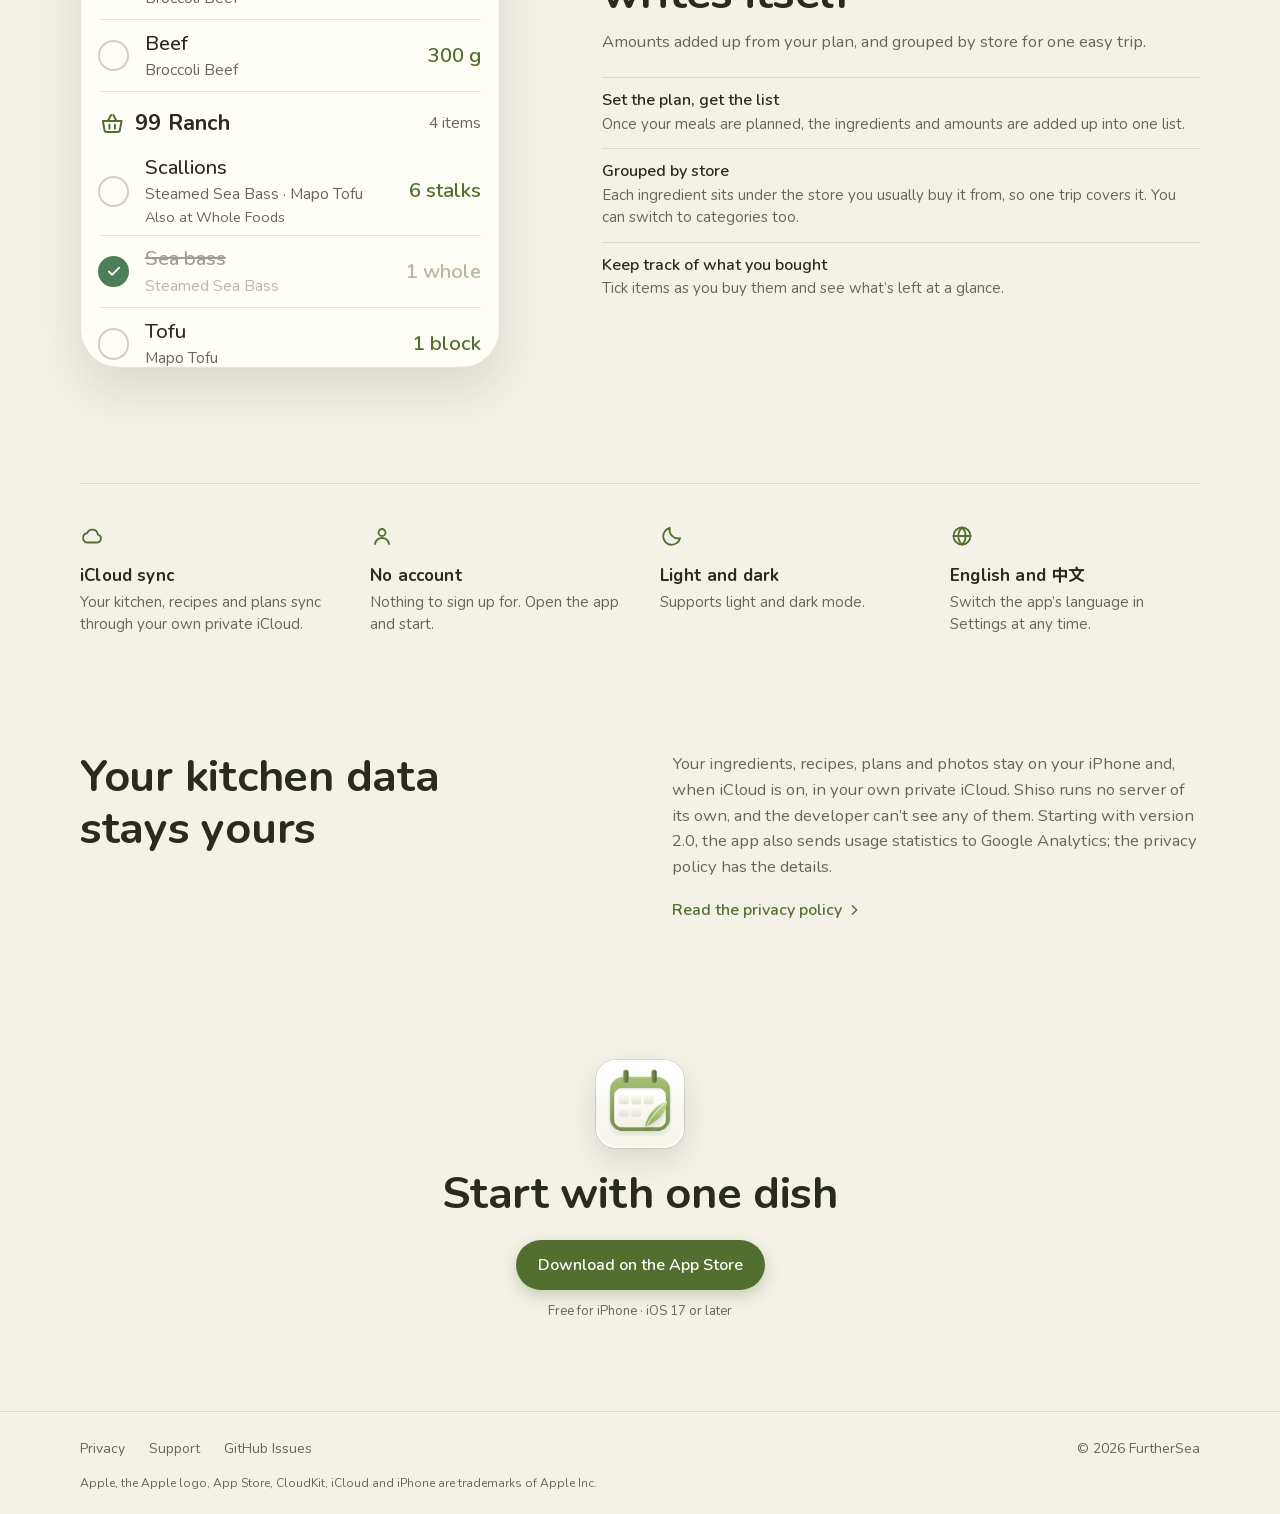
==== commit c1d7ebcb: "Call the app Shiso in English The app's English name changed from Mise to Shiso on November 8, 2026." ====
--- a/index.html
+++ b/index.html
@@ -3,7 +3,7 @@
 <head>
 <meta charset="utf-8">
 <meta name="viewport" content="width=device-width, initial-scale=1">
-<title>Mise: Kitchen and Meal Planner</title>
+<title>Shiso: Meal Planner &amp; Recipes</title>
 <meta name="description" content="Save the dishes you cook, plan the days ahead and get a shopping list with the amounts already added up. Free for iPhone.">
 <link rel="canonical" href="https://furthersea.org/mise-homepage/">
 <link rel="alternate" hreflang="en" href="https://furthersea.org/mise-homepage/">
@@ -12,8 +12,8 @@
 <meta name="theme-color" content="#F4F2E8" media="(prefers-color-scheme: light)">
 <meta name="theme-color" content="#13140E" media="(prefers-color-scheme: dark)">
 <meta property="og:type" content="website">
-<meta property="og:site_name" content="Mise: Kitchen and Meal Planner">
-<meta property="og:title" content="Mise: Kitchen and Meal Planner">
+<meta property="og:site_name" content="Shiso: Meal Planner &amp; Recipes">
+<meta property="og:title" content="Shiso: Meal Planner &amp; Recipes">
 <meta property="og:description" content="Everything in place before you cook. Save the dishes you cook, plan the days ahead and get a shopping list with the amounts already added up.">
 <meta property="og:url" content="https://furthersea.org/mise-homepage/">
 <meta property="og:image" content="https://furthersea.org/mise-homepage/assets/og-en.png">
@@ -31,7 +31,7 @@
 <div class="site">
 
 <header class="wrap top">
-  <a class="brand" href="./"><img class="app-icon icon-l" src="assets/icon/icon-256.png" alt="" width="34" height="34" loading="lazy"><img class="app-icon icon-d" src="assets/icon/icon-dark-256.png" alt="" width="34" height="34" loading="lazy"><span class="name"><span>Mise<span class="vh">: </span></span><span class="desc">Kitchen and Meal Planner</span></span></a>
+  <a class="brand" href="./"><img class="app-icon icon-l" src="assets/icon/icon-256.png" alt="" width="34" height="34" loading="lazy"><img class="app-icon icon-d" src="assets/icon/icon-dark-256.png" alt="" width="34" height="34" loading="lazy"><span class="name"><span>Shiso<span class="vh">: </span></span><span class="desc">Meal Planner &amp;&nbsp;Recipes</span></span></a>
   <nav class="nav" aria-label="Main"><a href="#features">Features</a><a href="privacy/">Privacy</a><a href="support/">Support</a></nav>
   <button class="theme" type="button" aria-label="Dark mode" aria-pressed="false" title="Dark mode"><svg class="i moon" viewBox="0 0 24 24" aria-hidden="true"><path d="M20.5 14.2A8.5 8.5 0 0 1 9.8 3.5a8.5 8.5 0 1 0 10.7 10.7Z"/></svg><svg class="i sun" viewBox="0 0 24 24" aria-hidden="true"><circle cx="12" cy="12" r="4"/><path d="M12 3v2M12 19v2M5.6 5.6 7 7M17 17l1.4 1.4M3 12h2M19 12h2M5.6 18.4 7 17M17 7l1.4-1.4"/></svg></button>
   <div class="seg lang" role="group" aria-label="Language"><a class="on" href="./" aria-current="true" data-lang="en">EN</a><a href="zh/" lang="zh-Hans" hreflang="zh-Hans" data-lang="zh">中文</a></div>
@@ -96,7 +96,7 @@
       <li><b>Dish photos</b><span>Take a photo or choose one to remember how each dish turned out.</span></li>
       <li><b>Plate styles</b><span>Porcelain, blue and white, stoneware, black glaze or bamboo. Give each dish its own plate.</span><div class="mini" aria-hidden="true"><img src="assets/plates/baici.svg" alt="" width="34" height="35" loading="lazy"><img src="assets/plates/qinghua.svg" alt="" width="34" height="35" loading="lazy"><img src="assets/plates/cutao.svg" alt="" width="34" height="35" loading="lazy"><img src="assets/plates/heiyou.svg" alt="" width="34" height="35" loading="lazy"><img src="assets/plates/zhenglong.svg" alt="" width="34" height="35" loading="lazy"></div></li>
       <li><b>Tags and search</b><span>Organize recipes with your own tags, and find them by name or pinyin initials.</span></li>
-      <li><b>Spin to choose</b><span>Can’t decide what to eat? Spin the plates and let Mise pick a dish.</span></li>
+      <li><b>Spin to choose</b><span>Can’t decide what to eat? Spin the plates and let Shiso pick a dish.</span></li>
     </ul>
   </div>
   <div class="panel" role="img" aria-label="The recipe library as a grid of plates, most cooked first">
@@ -120,7 +120,7 @@
     <h2>Every ingredient<br>in its place</h2>
     <p class="sub">Each one keeps its category and unit, and the stores you buy it from.</p>
     <ul class="notes">
-      <li><b>Filled in for you</b><span>Type a name and Mise guesses the category and unit. Change them if you like.</span></li>
+      <li><b>Filled in for you</b><span>Type a name and Shiso guesses the category and unit. Change them if you like.</span></li>
       <li><b>More than one store</b><span>List every store that sells it. The first is your primary.</span></li>
       <li><b>Quick to find</b><span>Browse A–Z or by category, and search by name or pinyin initials.</span></li>
       <li><b>Nothing to count</b><span>It’s a library, not a stock ledger. There’s no inventory to keep up.</span></li>
@@ -212,7 +212,7 @@
   </div>
 </section>
 
-<section class="also" aria-label="Also in Mise">
+<section class="also" aria-label="Also in Shiso">
   <div><svg class="i" viewBox="0 0 24 24" aria-hidden="true"><path d="M7 18.5h10a4 4 0 0 0 .8-7.9 5.5 5.5 0 0 0-10.6-1.4A4.7 4.7 0 0 0 7 18.5z"/></svg><h3>iCloud sync</h3><p>Your kitchen, recipes and plans sync through your own private iCloud.</p></div>
   <div><svg class="i" viewBox="0 0 24 24" aria-hidden="true"><circle cx="12" cy="8.5" r="3.5"/><path d="M5 20c.8-3.8 3.6-6 7-6s6.2 2.2 7 6"/></svg><h3>No account</h3><p>Nothing to sign up for. Open the app and start.</p></div>
   <div><svg class="i" viewBox="0 0 24 24" aria-hidden="true"><path d="M20 14.2A8.5 8.5 0 0 1 9.8 4a8.5 8.5 0 1 0 10.2 10.2z"/></svg><h3>Light and dark</h3><p>Supports light and dark mode.</p></div>
@@ -222,7 +222,7 @@
 <section class="priv" id="privacy">
   <h2>Your kitchen data<br>stays yours</h2>
   <div>
-    <p>Your ingredients, recipes, plans and photos stay on your iPhone and, when iCloud is on, in your own private iCloud. Mise runs no server of its own, and the developer can’t see any of them. Starting with version 2.0, the app also sends usage statistics to Google Analytics; the privacy policy has the details.</p>
+    <p>Your ingredients, recipes, plans and photos stay on your iPhone and, when iCloud is on, in your own private iCloud. Shiso runs no server of its own, and the developer can’t see any of them. Starting with version 2.0, the app also sends usage statistics to Google Analytics; the privacy policy has the details.</p>
     <a class="more" href="privacy/">Read the privacy policy<svg class="i" viewBox="0 0 24 24" aria-hidden="true"><path d="M9.5 5.5 16 12l-6.5 6.5"/></svg></a>
   </div>
 </section>
--- a/assets/site.css
+++ b/assets/site.css
@@ -1,4 +1,4 @@
-/* 食序 Mise website.
+/* 食序 Shiso website.
    Colors, type, radii and components come from the app (agents.md, Design Direction).
    Layout follows the width of the page itself through container queries. */
 
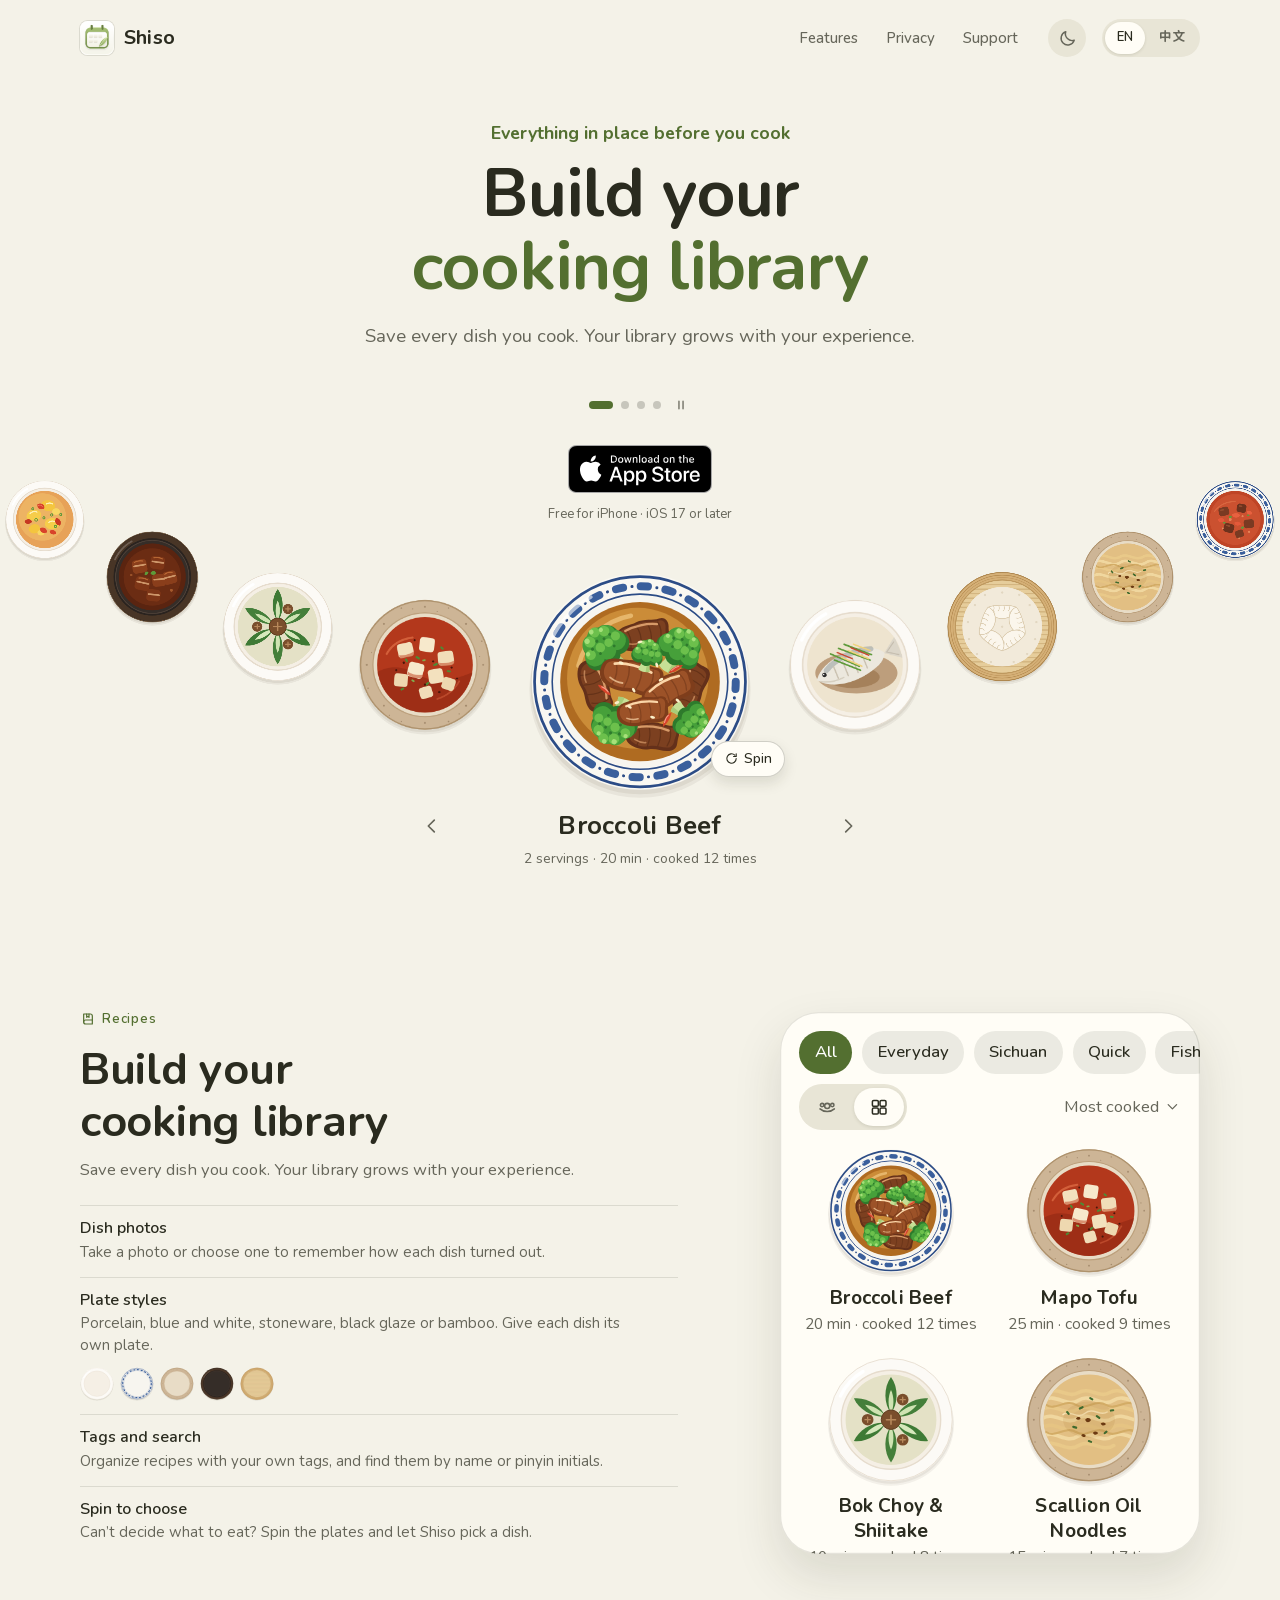
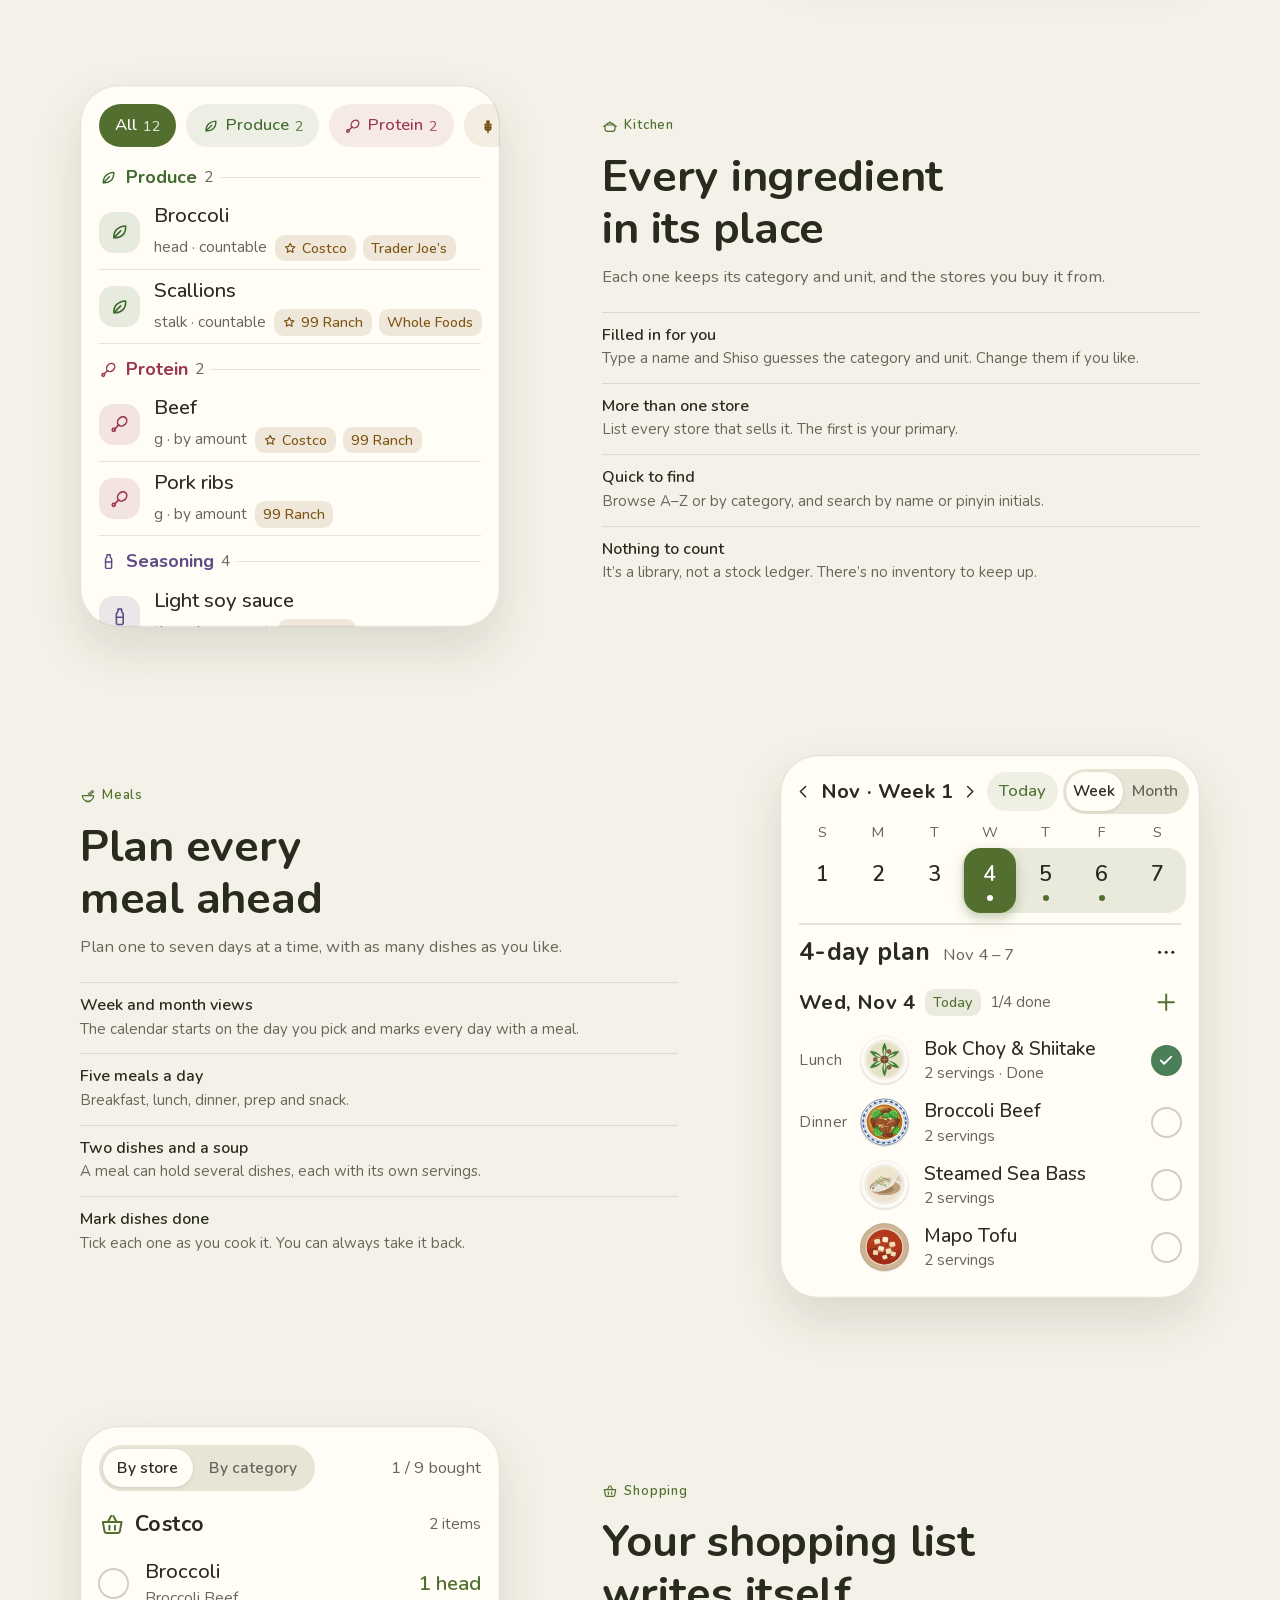
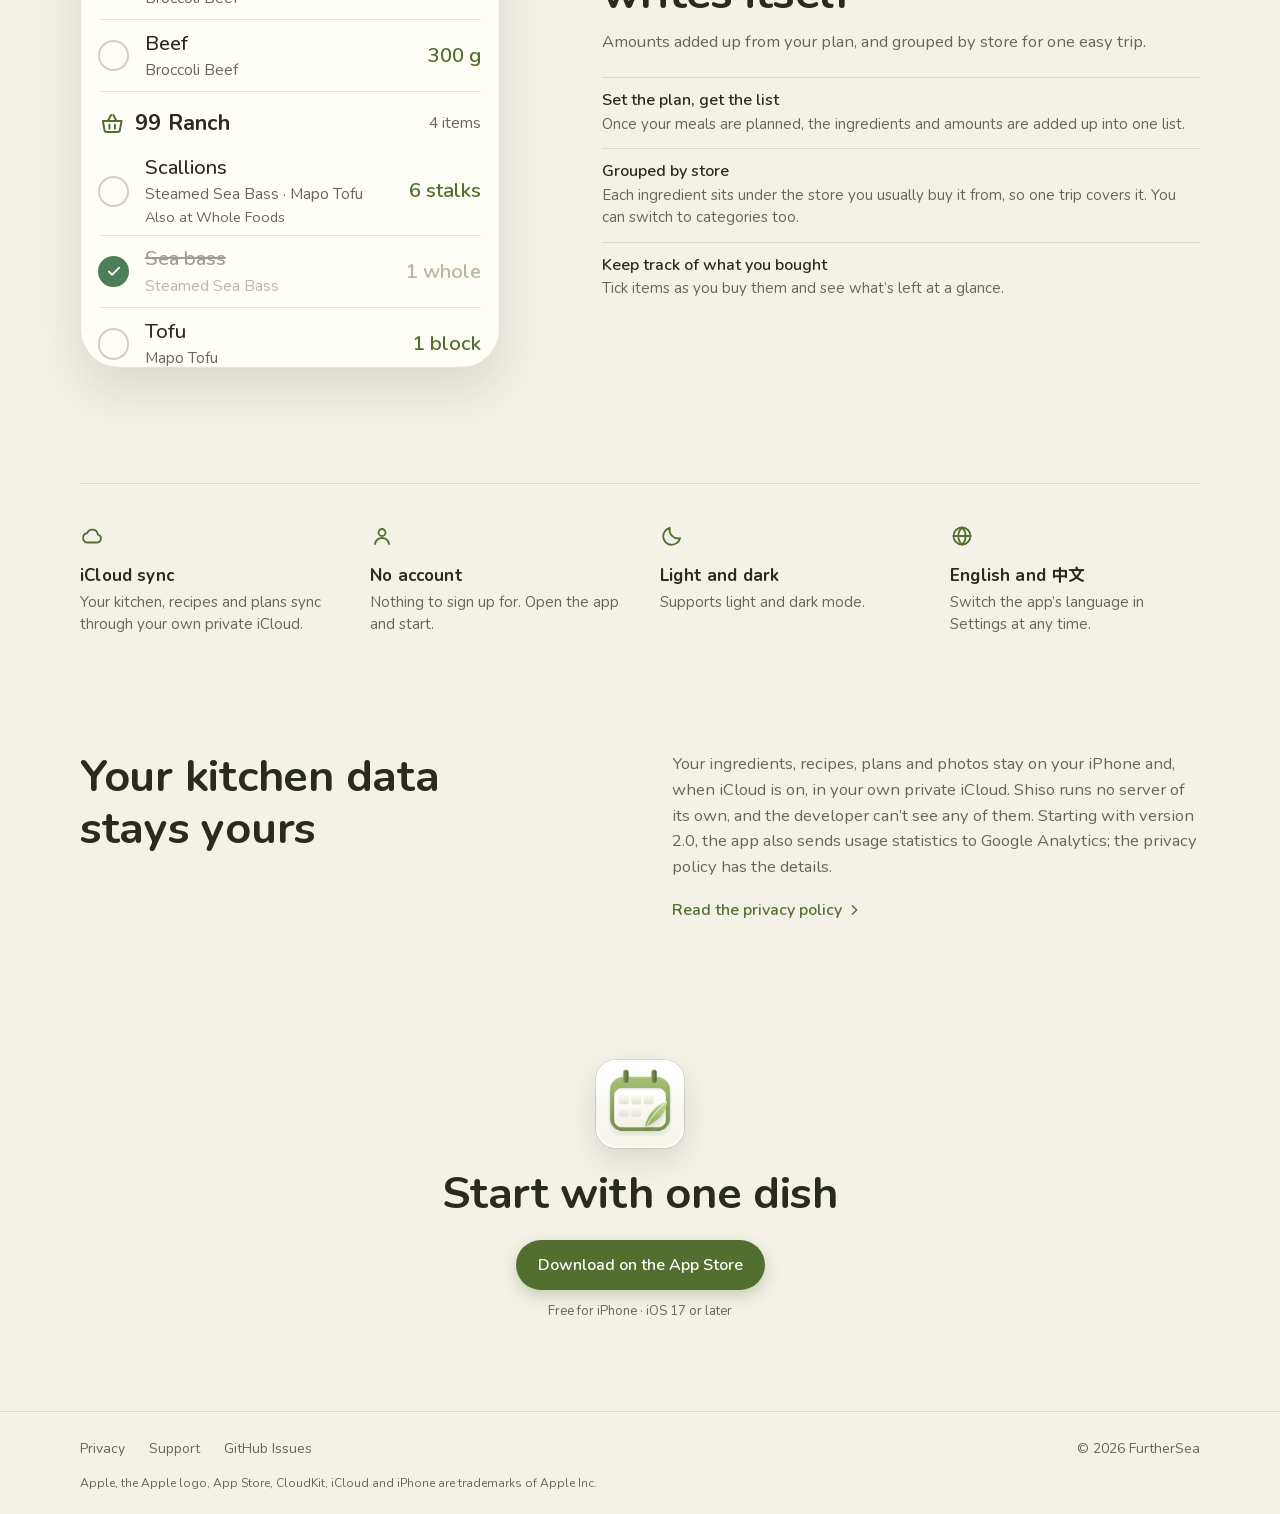
==== commit 0e681eb7: "Call the app just Shiso The English name is Shiso alone, with nothing after it. The header shows Shi" ====
--- a/index.html
+++ b/index.html
@@ -3,7 +3,7 @@
 <head>
 <meta charset="utf-8">
 <meta name="viewport" content="width=device-width, initial-scale=1">
-<title>Shiso: Meal Planner &amp; Recipes</title>
+<title>Shiso</title>
 <meta name="description" content="Save the dishes you cook, plan the days ahead and get a shopping list with the amounts already added up. Free for iPhone.">
 <link rel="canonical" href="https://furthersea.org/mise-homepage/">
 <link rel="alternate" hreflang="en" href="https://furthersea.org/mise-homepage/">
@@ -12,8 +12,8 @@
 <meta name="theme-color" content="#F4F2E8" media="(prefers-color-scheme: light)">
 <meta name="theme-color" content="#13140E" media="(prefers-color-scheme: dark)">
 <meta property="og:type" content="website">
-<meta property="og:site_name" content="Shiso: Meal Planner &amp; Recipes">
-<meta property="og:title" content="Shiso: Meal Planner &amp; Recipes">
+<meta property="og:site_name" content="Shiso">
+<meta property="og:title" content="Shiso">
 <meta property="og:description" content="Everything in place before you cook. Save the dishes you cook, plan the days ahead and get a shopping list with the amounts already added up.">
 <meta property="og:url" content="https://furthersea.org/mise-homepage/">
 <meta property="og:image" content="https://furthersea.org/mise-homepage/assets/og-en.png">
@@ -31,7 +31,7 @@
 <div class="site">
 
 <header class="wrap top">
-  <a class="brand" href="./"><img class="app-icon icon-l" src="assets/icon/icon-256.png" alt="" width="34" height="34" loading="lazy"><img class="app-icon icon-d" src="assets/icon/icon-dark-256.png" alt="" width="34" height="34" loading="lazy"><span class="name"><span>Shiso<span class="vh">: </span></span><span class="desc">Meal Planner &amp;&nbsp;Recipes</span></span></a>
+  <a class="brand" href="./"><img class="app-icon icon-l" src="assets/icon/icon-256.png" alt="" width="34" height="34" loading="lazy"><img class="app-icon icon-d" src="assets/icon/icon-dark-256.png" alt="" width="34" height="34" loading="lazy"><span>Shiso</span></a>
   <nav class="nav" aria-label="Main"><a href="#features">Features</a><a href="privacy/">Privacy</a><a href="support/">Support</a></nav>
   <button class="theme" type="button" aria-label="Dark mode" aria-pressed="false" title="Dark mode"><svg class="i moon" viewBox="0 0 24 24" aria-hidden="true"><path d="M20.5 14.2A8.5 8.5 0 0 1 9.8 3.5a8.5 8.5 0 1 0 10.7 10.7Z"/></svg><svg class="i sun" viewBox="0 0 24 24" aria-hidden="true"><circle cx="12" cy="12" r="4"/><path d="M12 3v2M12 19v2M5.6 5.6 7 7M17 17l1.4 1.4M3 12h2M19 12h2M5.6 18.4 7 17M17 7l1.4-1.4"/></svg></button>
   <div class="seg lang" role="group" aria-label="Language"><a class="on" href="./" aria-current="true" data-lang="en">EN</a><a href="zh/" lang="zh-Hans" hreflang="zh-Hans" data-lang="zh">中文</a></div>
--- a/assets/site.css
+++ b/assets/site.css
@@ -158,8 +158,6 @@
 .wrap { width: 100%; max-width: 1184px; margin: 0 auto; padding: 0 32px; }
 .top { display: flex; align-items: center; gap: 8px; padding-top: 16px; padding-bottom: 16px; }
 .brand { display: inline-flex; align-items: center; gap: 10px; height: 44px; margin-right: auto; font-size: 20px; font-weight: 700; letter-spacing: 0.01em; }
-.name { display: grid; gap: 1px; line-height: 1.12; }
-.name .desc { font-size: 12.5px; font-weight: 500; letter-spacing: 0; color: var(--ink2); white-space: nowrap; }
 .app-icon { border-radius: 22.37%; box-shadow: 0 0 0 1px var(--line); }
 .icon-l { display: var(--only-light); }
 .icon-d { display: var(--only-dark); }
@@ -450,7 +448,6 @@
 /* The name, the button and the language switch stay on one row on every phone: the name takes what's left. */
 @container site (max-width: 389px) {
   .brand { flex: 1 1 0; min-width: 0; height: auto; min-height: 44px; gap: 8px; }
-  .name .desc { font-size: 12px; white-space: normal; }
   .lang > * { padding: 0 9px; }
 }
 @container site (max-width: 359px) { .dish-name { font-size: 19px; } }
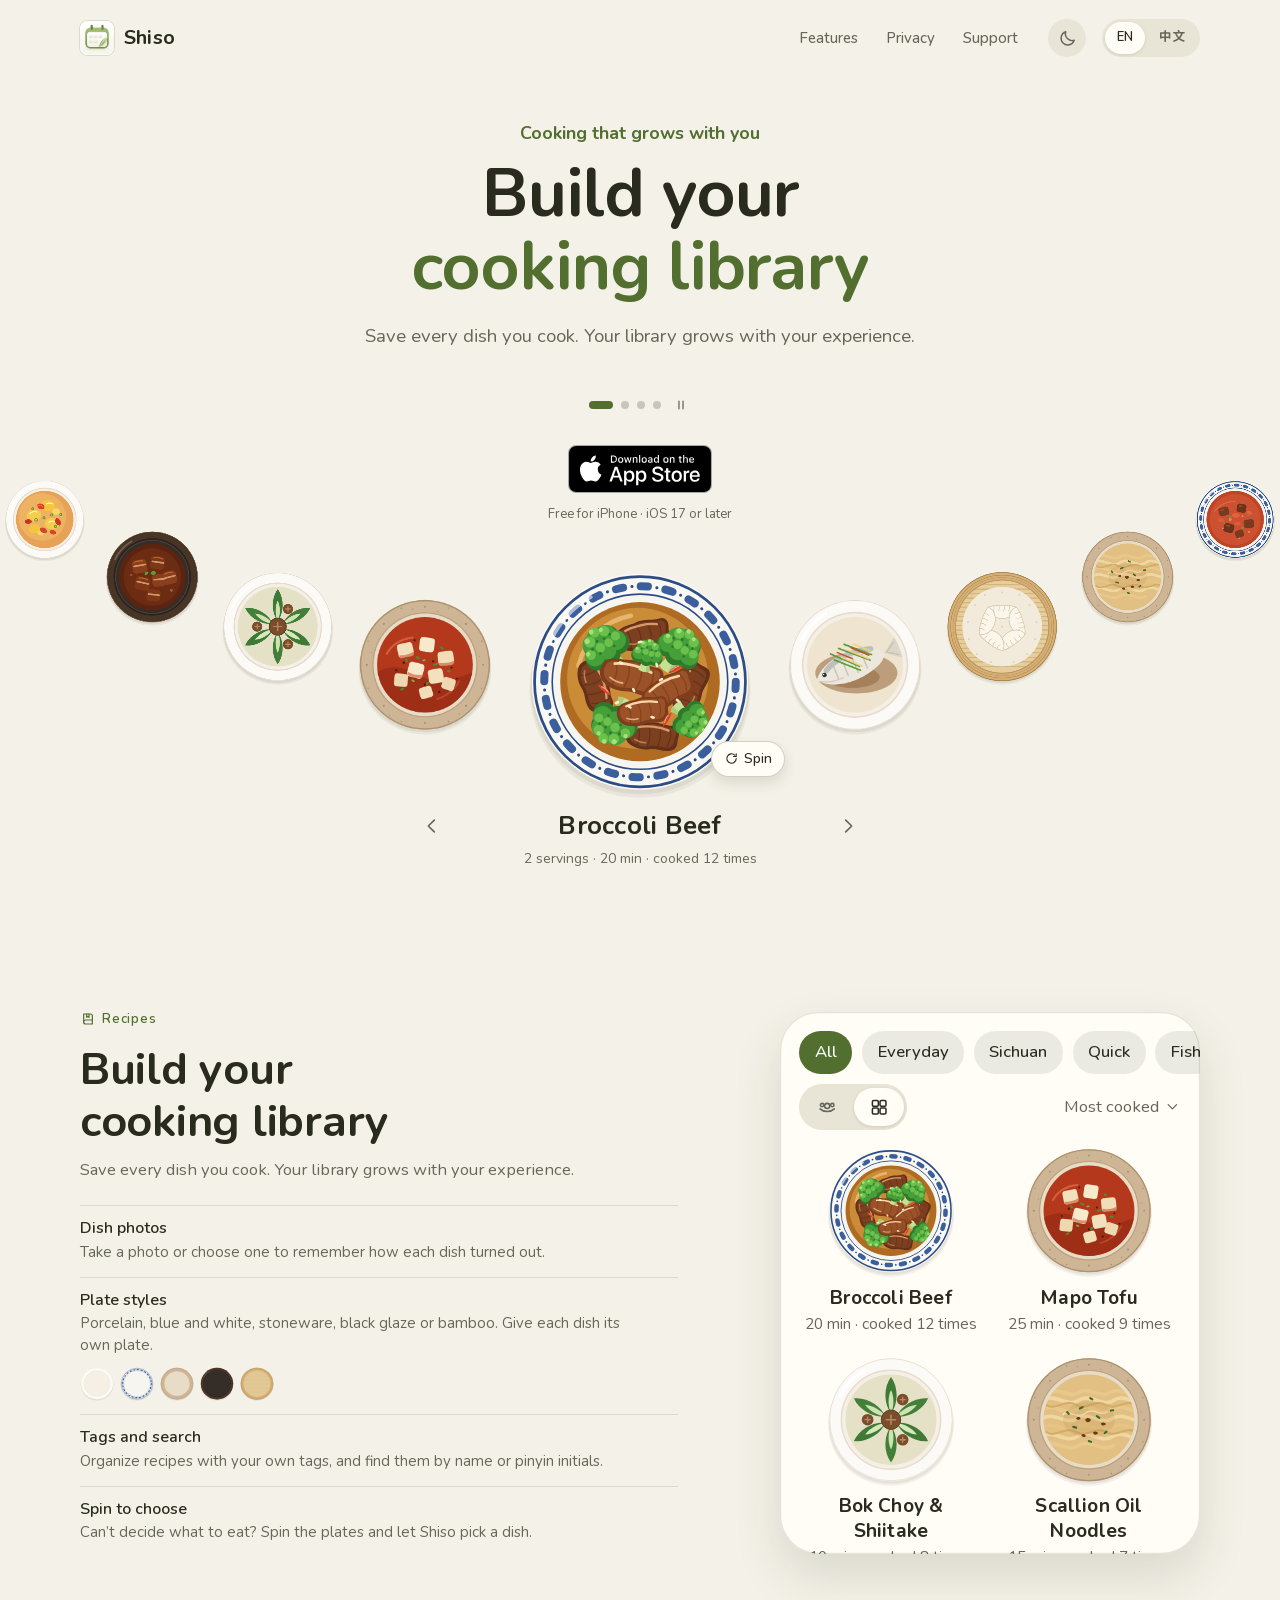
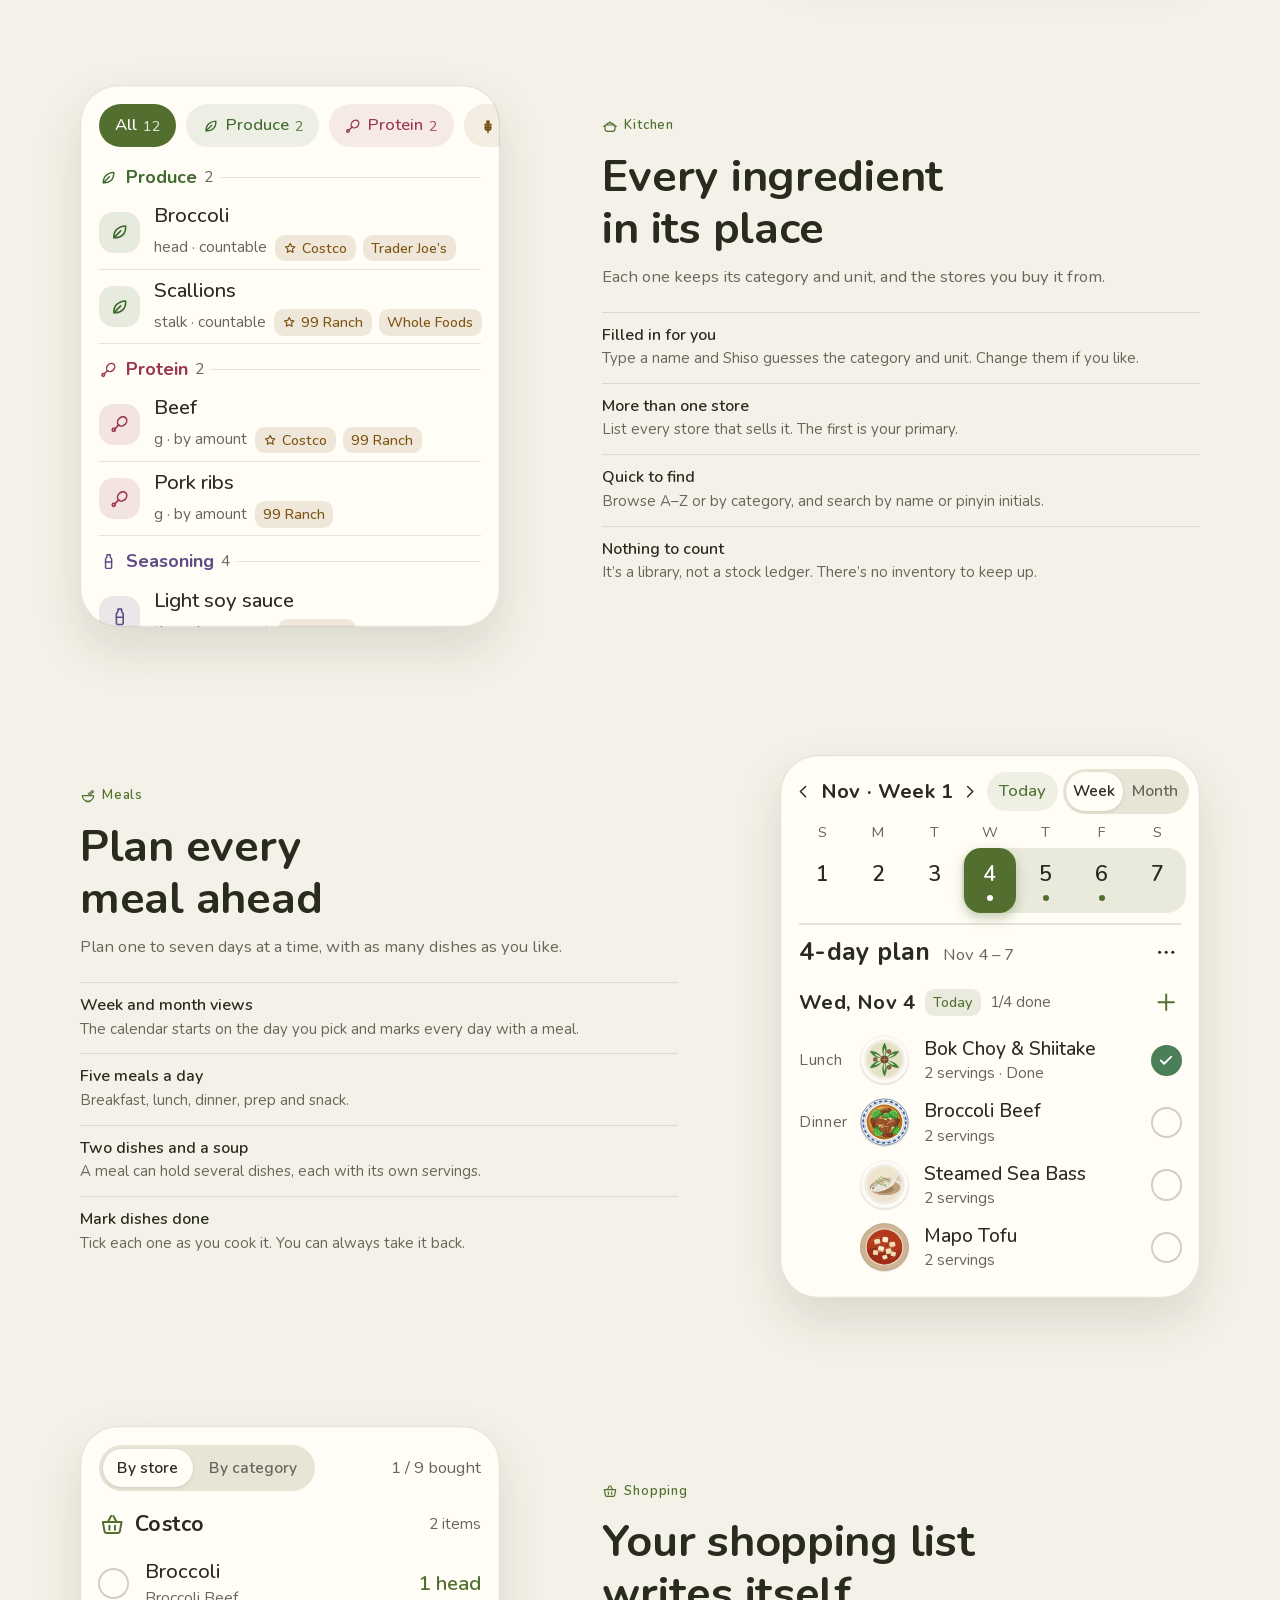
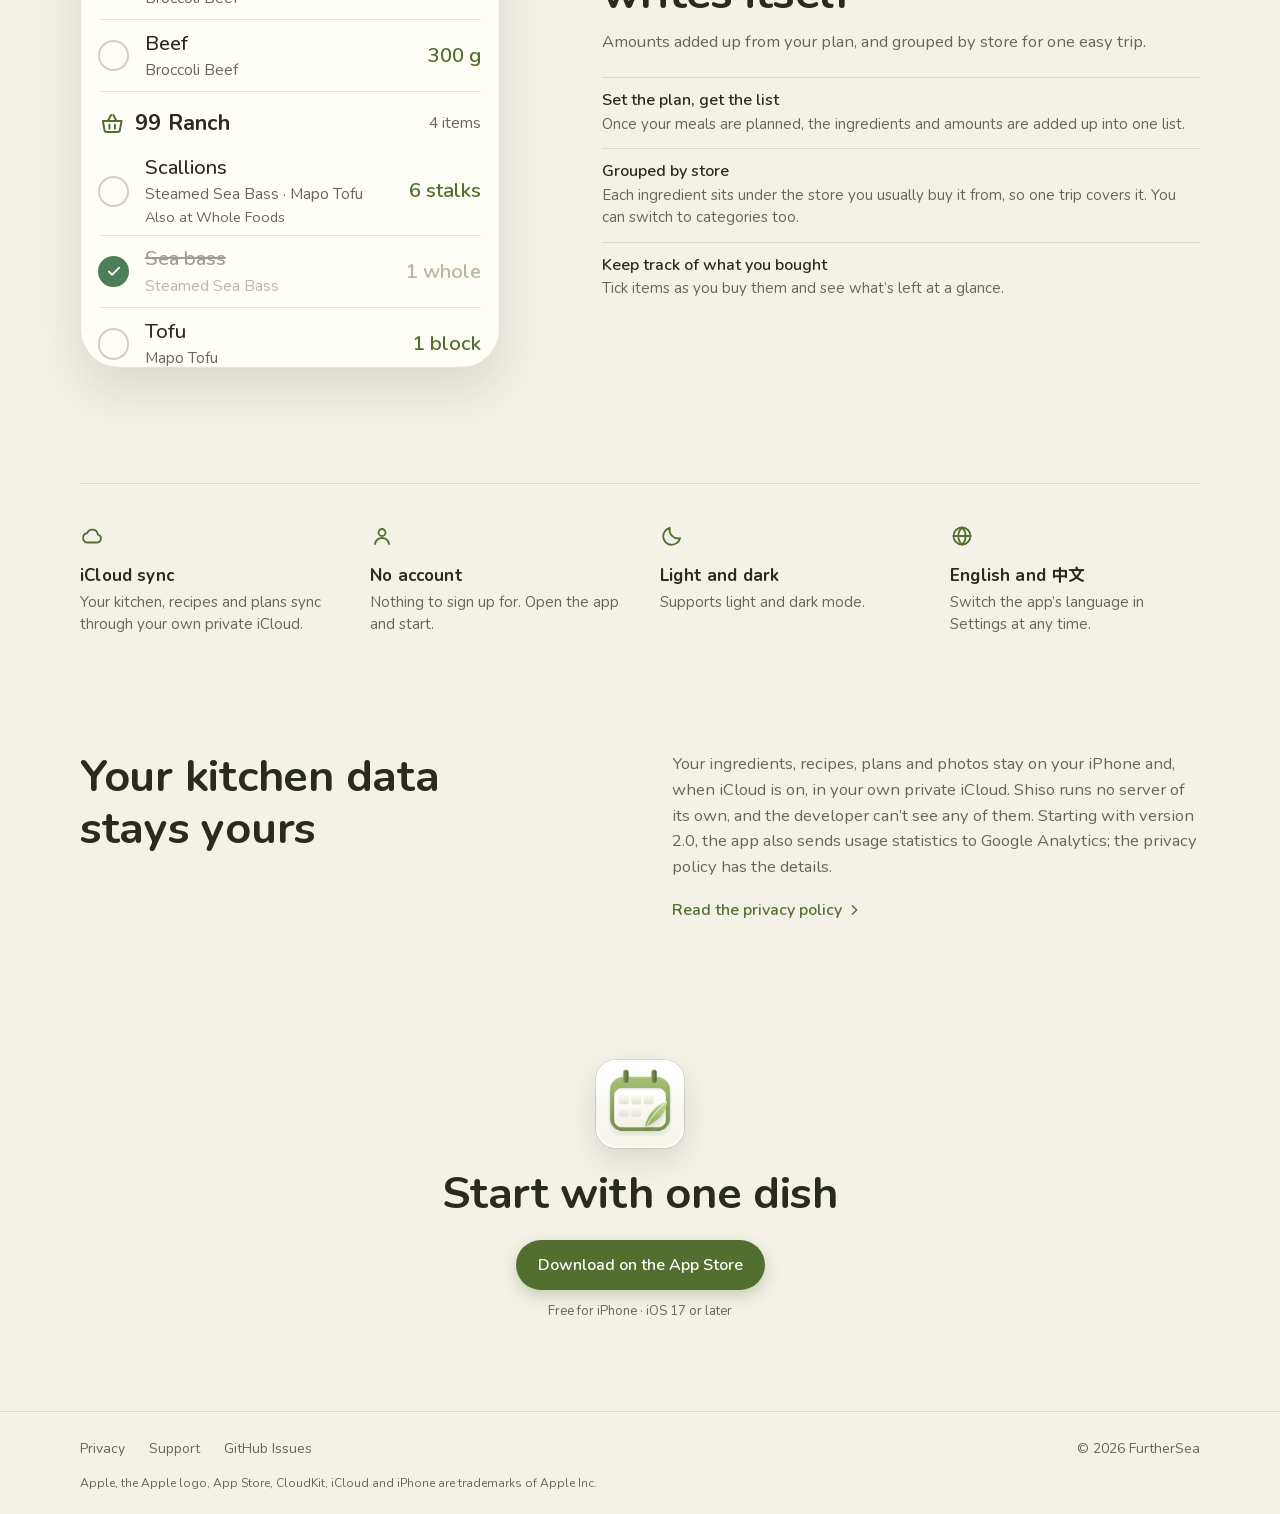
==== commit dbacc730: "Use the new slogan: Cooking that grows with you The slogan is now Cooking that grows with you, and 陪" ====
--- a/index.html
+++ b/index.html
@@ -14,7 +14,7 @@
 <meta property="og:type" content="website">
 <meta property="og:site_name" content="Shiso">
 <meta property="og:title" content="Shiso">
-<meta property="og:description" content="Everything in place before you cook. Save the dishes you cook, plan the days ahead and get a shopping list with the amounts already added up.">
+<meta property="og:description" content="Cooking that grows with you. Save the dishes you cook, plan the days ahead and get a shopping list with the amounts already added up.">
 <meta property="og:url" content="https://furthersea.org/mise-homepage/">
 <meta property="og:image" content="https://furthersea.org/mise-homepage/assets/og-en.png">
 <meta property="og:locale" content="en_US">
@@ -42,7 +42,7 @@
 <section class="hero">
   <div class="wrap">
     <div class="hero-text" data-rot="1">
-      <h1>Everything in place before you cook</h1>
+      <h1>Cooking that grows with you</h1>
       <div class="rot">
         <p class="hero-title on" data-turn="0">Build your<br><em>cooking library</em></p>
         <p class="hero-title" data-turn="1">Every ingredient<br><em>in its place</em></p>
